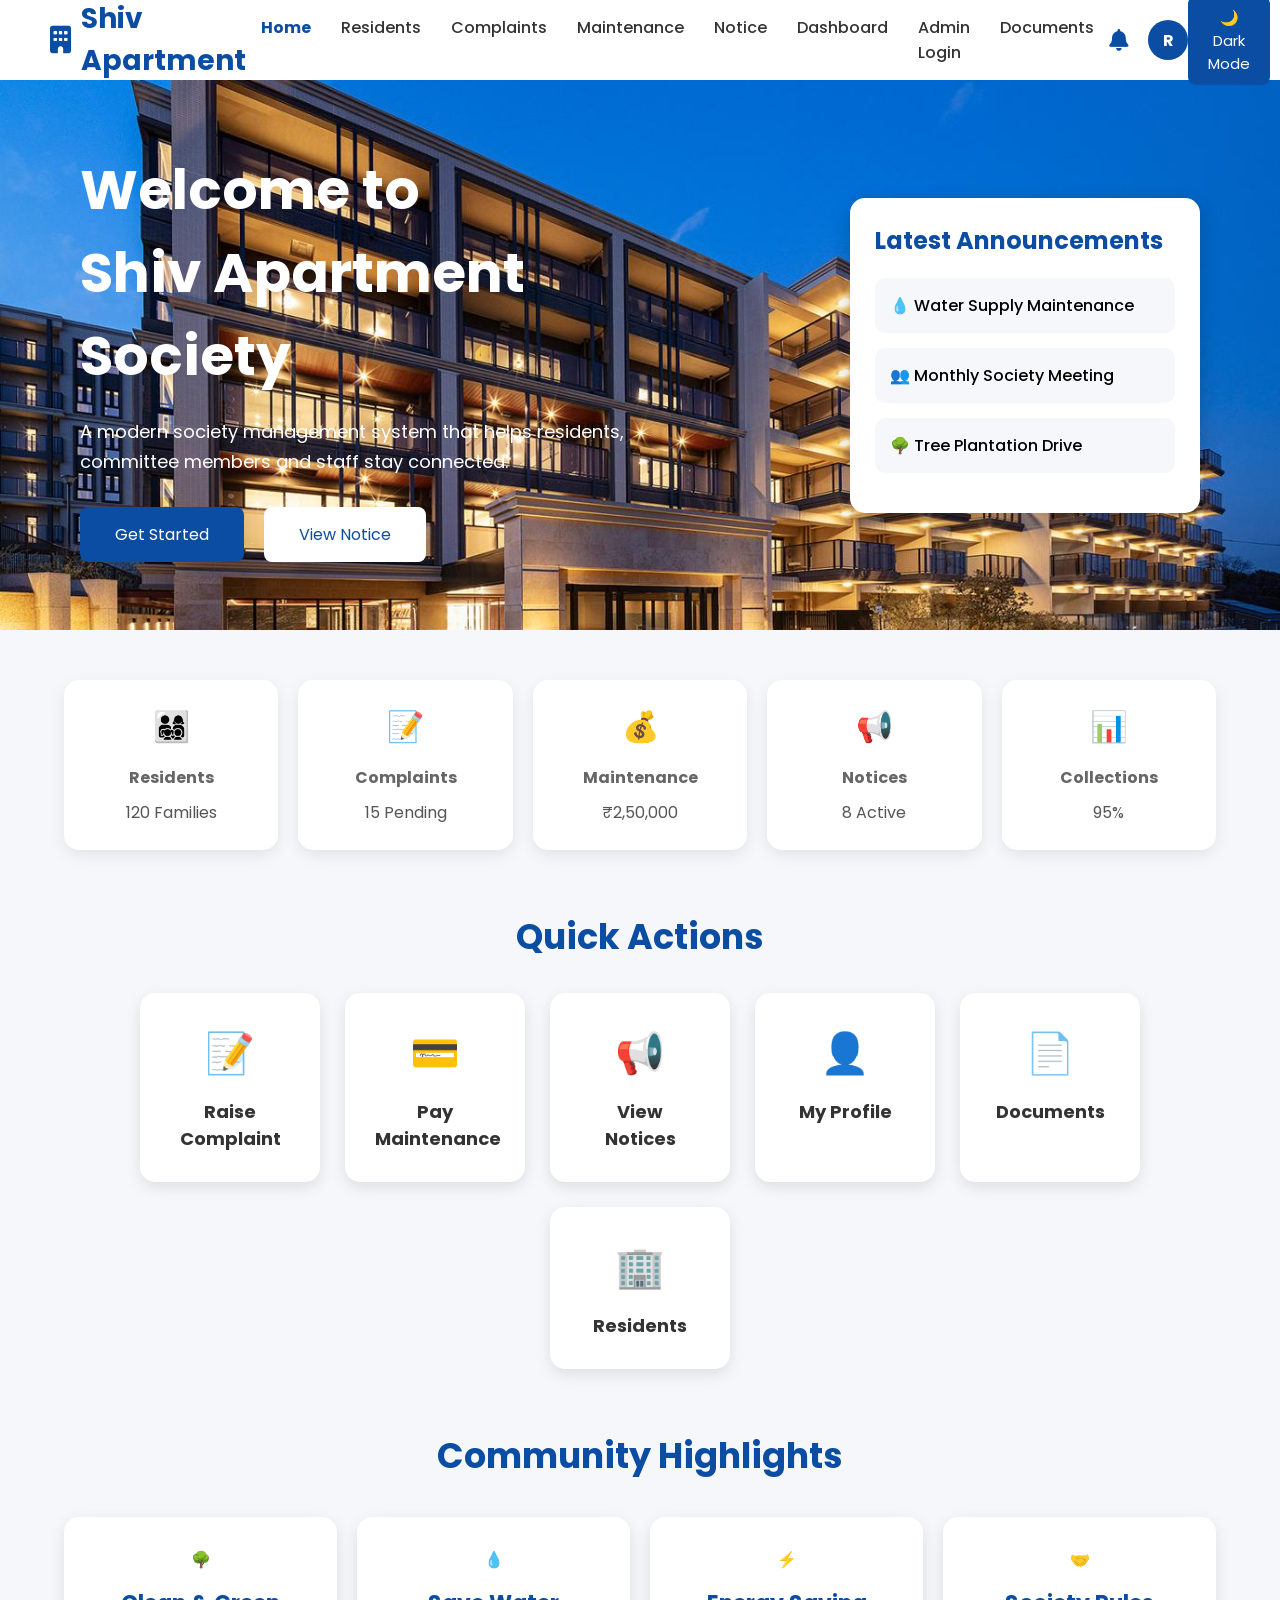
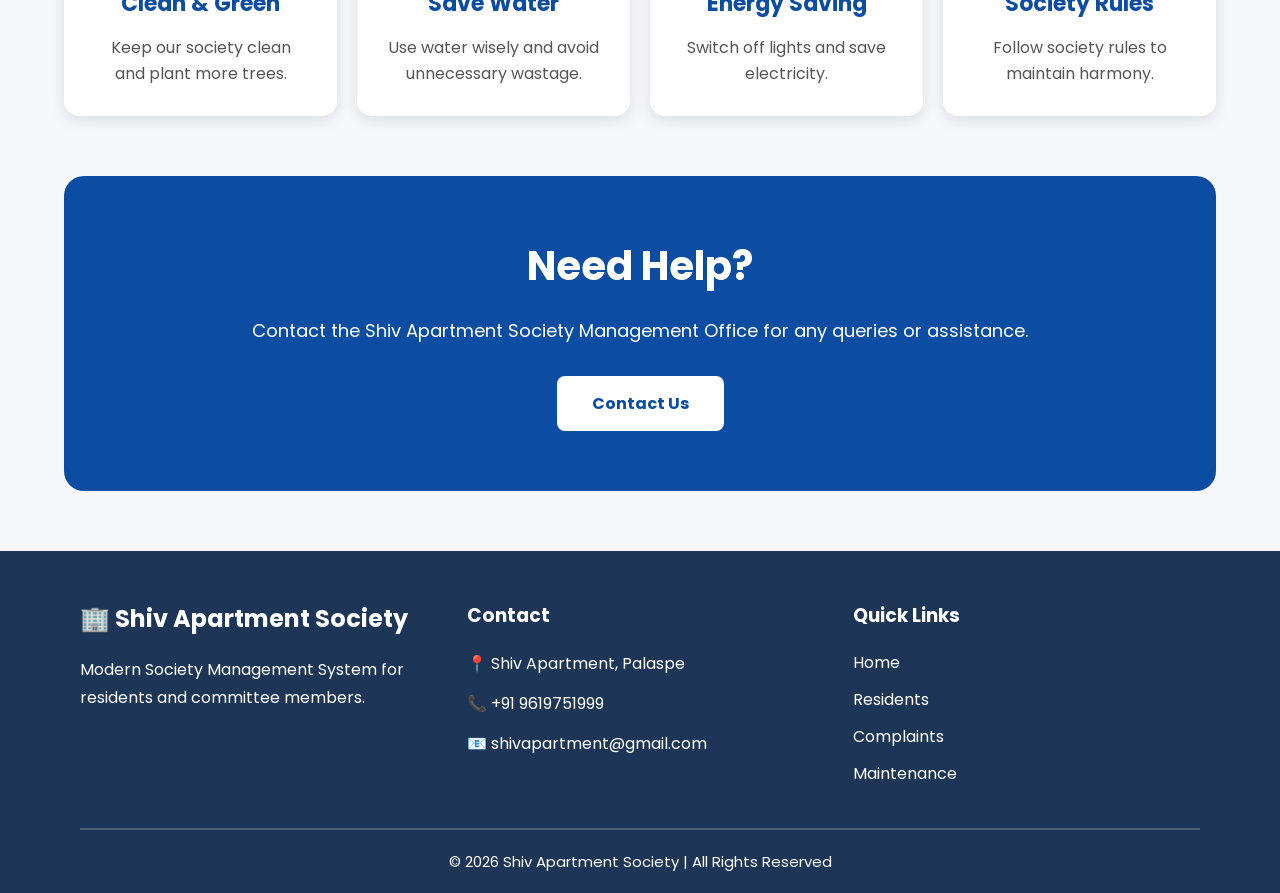
==== index.html @ dfc2085e "Initial Commit" ====
<!DOCTYPE html>
<html lang="en">

<head>

    <meta charset="UTF-8">
    <meta name="viewport" content="width=device-width, initial-scale=1.0">

    <title>Shiv Apartment Society</title>

<link rel="preconnect" href="https://fonts.googleapis.com">
<link rel="preconnect" href="https://fonts.gstatic.com" crossorigin>

<link href="https://fonts.googleapis.com/css2?family=Poppins:wght@300;400;500;600;700&display=swap" rel="stylesheet">

<link rel="stylesheet"
href="https://cdnjs.cloudflare.com/ajax/libs/font-awesome/6.7.2/css/all.min.css">

    <!-- CSS -->
    <link rel="stylesheet" href="css/style.css">
    <link rel="stylesheet" href="css/responsive.css">

    <!-- Google Font -->
    <link href="https://fonts.googleapis.com/css2?family=Poppins:wght@300;400;500;600;700&display=swap" rel="stylesheet">

    <!-- Font Awesome Icons -->
    <link rel="stylesheet"
        href="https://cdnjs.cloudflare.com/ajax/libs/font-awesome/6.7.2/css/all.min.css">

</head>

<body>

    <!-- Navbar Start -->

   <nav>

    <div class="logo">
        <i class="fa-solid fa-building"></i>
        <span>Shiv Apartment</span>
    </div>

    <ul>

        <li><a class="active" href="#">Home</a></li>

        <li><a href="#">Residents</a></li>

        <li><a href="#">Complaints</a></li>

        <li><a href="#">Maintenance</a></li>

        <li><a href="#">Notice</a></li>

        <li><a href="#">Dashboard</a></li>

        <li><a href="pages/admin-login.html">Admin Login</a></li>

        <li><a href="#">Documents</a></li>

    </ul>

    <div class="right">

        <i class="fa-solid fa-bell"></i>

        <div class="profile">
            R
        </div>

    </div>

<button id="darkModeBtn">🌙 Dark Mode</button>

</nav>

<!-- Hero Section Start -->

<section class="hero">

    <div class="hero-content">

        <h1>Welcome to <br> Shiv Apartment Society</h1>

        <p>
            A modern society management system that helps residents,
            committee members and staff stay connected.
        </p>

        <div class="buttons">

            <a href="#" class="btn1">Get Started</a>

            <a href="#" class="btn2">View Notice</a>

        </div>

    </div>

<div class="announcement">

    <h2>Latest Announcements</h2>

    <div class="item">
        💧 Water Supply Maintenance
    </div>

    <div class="item">
        👥 Monthly Society Meeting
    </div>

    <div class="item">
        🌳 Tree Plantation Drive
    </div>

</div>

</section>

<!-- Statistics Section Start -->

<section class="stats">

    <div class="card">

        <h2>👨‍👩‍👧‍👦</h2>

        <h3>Residents</h3>

        <p>120 Families</p>

    </div>

    <div class="card">

        <h2>📝</h2>

        <h3>Complaints</h3>

        <p>15 Pending</p>

    </div>

    <div class="card">

        <h2>💰</h2>

        <h3>Maintenance</h3>

        <p>₹2,50,000</p>

    </div>

    <div class="card">

        <h2>📢</h2>

        <h3>Notices</h3>

        <p>8 Active</p>

    </div>

    <div class="card">

        <h2>📊</h2>

        <h3>Collections</h3>

        <p>95%</p>

    </div>

</section>

<!-- Quick Actions Start -->

<section class="quick-actions">

    <h2>Quick Actions</h2>

    <div class="action-container">

        <div class="action-card">
            📝
            <h3>Raise Complaint</h3>
        </div>

        <div class="action-card">
            💳
            <h3>Pay Maintenance</h3>
        </div>

        <div class="action-card">
            📢
            <h3>View Notices</h3>
        </div>

        <div class="action-card">
            👤
            <h3>My Profile</h3>
        </div>

        <div class="action-card">
            📄
            <h3>Documents</h3>
        </div>

        <div class="action-card">
            🏢
            <h3>Residents</h3>
        </div>

    </div>

</section>

<!-- Community Highlights Start -->

<section class="community">

    <h2>Community Highlights</h2>

    <div class="community-container">

        <div class="community-card">
            🌳
            <h3>Clean & Green</h3>
            <p>Keep our society clean and plant more trees.</p>
        </div>

        <div class="community-card">
            💧
            <h3>Save Water</h3>
            <p>Use water wisely and avoid unnecessary wastage.</p>
        </div>

        <div class="community-card">
            ⚡
            <h3>Energy Saving</h3>
            <p>Switch off lights and save electricity.</p>
        </div>

        <div class="community-card">
            🤝
            <h3>Society Rules</h3>
            <p>Follow society rules to maintain harmony.</p>
        </div>

    </div>

</section>

<!-- Need Help Section Start -->

<section class="help">

    <h2>Need Help?</h2>

    <p>
        Contact the Shiv Apartment Society Management Office
        for any queries or assistance.
    </p>

    <a href="#" class="help-btn">Contact Us</a>

</section>

<!-- Footer Start -->

<footer>

    <div class="footer-container">

        <div class="footer-box">

            <h2>🏢 Shiv Apartment Society</h2>

            <p>
                Modern Society Management System
                for residents and committee members.
            </p>

        </div>

        <div class="footer-box">

            <h3>Contact</h3>

            <p>📍 Shiv Apartment, Palaspe</p>

            <p>📞 +91 9619751999</p>

            <p>📧 shivapartment@gmail.com</p>

        </div>

        <div class="footer-box">

            <h3>Quick Links</h3>

            <ul>

                <li><a href="#">Home</a></li>

                <li><a href="#">Residents</a></li>

                <li><a href="#">Complaints</a></li>

                <li><a href="#">Maintenance</a></li>

            </ul>

        </div>

    </div>

    <hr>

    <p class="copyright">
        © 2026 Shiv Apartment Society | All Rights Reserved
    </p>

</footer>

<script src="js/script.js"></script>

</body>

</html>
---- css/style.css ----
*{
    margin:0;
    padding:0;
    box-sizing:border-box;
    font-family:'Poppins',sans-serif;
}

body{
    background:#f5f7fa;
}

nav{
    background:#fff;
    height:80px;
    display:flex;
    justify-content:space-between;
    align-items:center;
    padding:0 50px;
    box-shadow:0 2px 10px rgba(0,0,0,.08);
}

.logo{
    display:flex;
    align-items:center;
    font-size:28px;
    font-weight:700;
    color:#0B4DA2;
}

.logo i{
    margin-right:10px;
}

nav ul{
    display:flex;
    list-style:none;
}

nav ul li{
    margin:0 15px;
}

nav ul li a{
    text-decoration:none;
    color:#333;
    font-weight:500;
    transition:.3s;
}

nav ul li a:hover{
    color:#0B4DA2;
}

.active{
    color:#0B4DA2;
    font-weight:700;
}

.right{
    display:flex;
    align-items:center;
    gap:20px;
}

.right i{
    font-size:22px;
    color:#0B4DA2;
    cursor:pointer;
}

.profile{
    width:40px;
    height:40px;
    border-radius:50%;
    background:#0B4DA2;
    color:#fff;
    display:flex;
    justify-content:center;
    align-items:center;
    font-weight:bold;
}

/* Hero Section */

.hero{

    height:550px;

    background:url("../images/hero.jpg");

    background-size:cover;

    background-position:center;

    display:flex;

    align-items:center;

    padding-left:80px;

    justify-content:space-between;
    padding-right:80px;

}

.hero-content{

    width:600px;

    color:white;

}

.hero-content h1{

    font-size:55px;

    margin-bottom:20px;

}

.hero-content p{

    font-size:18px;

    line-height:30px;

    margin-bottom:30px;

}

.buttons{

    display:flex;

    gap:20px;

}

.btn1{

    background:#0B4DA2;

    color:white;

    text-decoration:none;

    padding:15px 35px;

    border-radius:8px;

}

.btn2{

    background:white;

    color:#0B4DA2;

    text-decoration:none;

    padding:15px 35px;

    border-radius:8px;

}

.announcement{

    width:350px;

    background:white;

    padding:25px;

    border-radius:15px;

    box-shadow:0 5px 20px rgba(0,0,0,.2);

}

.announcement h2{

    color:#0B4DA2;

    margin-bottom:20px;

}

.item{

    background:#f5f7fa;

    padding:15px;

    border-radius:10px;

    margin-bottom:15px;

    font-weight:500;

    cursor:pointer;

    transition:.3s;

}

.item:hover{

    background:#dbeafe;

}

/* Statistics Section */

.stats{

    width:90%;

    margin:50px auto;

    display:flex;

    justify-content:space-between;

    gap:20px;

}

.card{

    flex:1;

    background:white;

    text-align:center;

    padding:30px;

    border-radius:15px;

    box-shadow:0 5px 15px rgba(0,0,0,.1);

    transition:0.3s;

}

.card:hover{

    transform:translateY(-8px);

}

.card h2{

    font-size:40px;

    margin-bottom:15px;

}

.card h3{

    color:#0B4DA2;

    margin-bottom:10px;

}

.card p{

    color:#555;

}

/* Quick Actions */

.quick-actions{

    width:90%;

    margin:60px auto;

}

.quick-actions h2{

    text-align:center;

    color:#0B4DA2;

    margin-bottom:30px;

    font-size:35px;

}

.action-container{

    display:flex;

    justify-content:center;

    flex-wrap:wrap;

    gap:25px;

}

.action-card{

    width:180px;

    background:white;

    padding:30px;

    text-align:center;

    border-radius:15px;

    box-shadow:0 5px 15px rgba(0,0,0,.1);

    transition:.3s;

    cursor:pointer;

    font-size:40px;

}

.action-card h3{

    margin-top:15px;

    font-size:18px;

    color:#333;

}

.action-card:hover{

    background:#0B4DA2;

    color:white;

    transform:translateY(-8px);

}

.action-card:hover h3{

    color:white;

}

/* Community Highlights */

.community{

    width:90%;

    margin:60px auto;

}

.community h2{

    text-align:center;

    font-size:35px;

    color:#0B4DA2;

    margin-bottom:35px;

}

.community-container{

    display:flex;

    justify-content:space-between;

    gap:20px;

}

.community-card{
    flex:1;
    background:white;
    padding:30px;
    border-radius:15px;
    text-align:center;
    box-shadow:0 5px 15px rgba(0,0,0,.1);
    transition:.3s;
}

.community-card h3{

    margin:15px 0;

    color:#0B4DA2;

    font-size:22px;

}

.community-card p{
    font-size:16px;
    line-height:1.6;
    color:#555;
}

.community-card:hover{

    transform:translateY(-8px);

    background:#0B4DA2;

    color:white;

}

.community-card:hover h3{

    color:white;

}

.community-card:hover p{

    color:white;

}

/* Need Help Section */

.help{

    width:90%;

    margin:60px auto;

    background:#0B4DA2;

    color:white;

    text-align:center;

    padding:60px 30px;

    border-radius:20px;

}

.help h2{

    font-size:40px;

    margin-bottom:20px;

}

.help p{

    font-size:18px;

    line-height:30px;

    margin-bottom:30px;

}

.help-btn{

    display:inline-block;

    background:white;

    color:#0B4DA2;

    text-decoration:none;

    padding:15px 35px;

    border-radius:8px;

    font-weight:bold;

    transition:.3s;

}

.help-btn:hover{

    background:#dbeafe;

    transform:scale(1.05);

}

/* Footer */

footer{

    background:#1d3557;

    color:white;

    margin-top:60px;

    padding:50px 80px 20px;

}

.footer-container{

    display:flex;

    justify-content:space-between;

    gap:40px;

}

.footer-box{

    flex:1;

}

.footer-box h2,
.footer-box h3{

    margin-bottom:20px;

}

.footer-box p{

    margin-bottom:12px;

    line-height:28px;

}

.footer-box ul{

    list-style:none;

}

.footer-box ul li{

    margin-bottom:12px;

}

.footer-box ul li a{

    color:white;

    text-decoration:none;

}

.footer-box ul li a:hover{

    color:#87CEEB;

}

footer hr{

    margin:30px 0 20px;

    border:1px solid rgba(255,255,255,.2);

}

.copyright{

    text-align:center;

    font-size:15px;

}

/* Professional Login */

.login{

    height:100vh;

    display:flex;

    justify-content:center;

    align-items:center;

    background:linear-gradient(135deg,#0B4DA2,#3b82f6);

}

.login-box{

    width:420px;

    background:white;

    padding:40px;

    border-radius:20px;

    text-align:center;

    box-shadow:0 10px 30px rgba(0,0,0,.2);

}

.login-logo{

    width:80px;

    height:80px;

    background:#0B4DA2;

    color:white;

    border-radius:50%;

    margin:auto;

    display:flex;

    justify-content:center;

    align-items:center;

    font-size:35px;

    margin-bottom:20px;

}

.login-box h1{

    color:#0B4DA2;

}

.login-box p{

    color:#666;

    margin-bottom:30px;

}

.input-box{

    display:flex;

    align-items:center;

    border:1px solid #ccc;

    border-radius:10px;

    margin-bottom:20px;

    padding:0 15px;

}

.input-box i{

    color:#0B4DA2;

}

.input-box input{

    width:100%;

    border:none;

    outline:none;

    padding:15px;

    font-size:16px;

}

.login-box button{

    width:100%;

    padding:15px;

    border:none;

    background:#0B4DA2;

    color:white;

    font-size:18px;

    border-radius:10px;

    cursor:pointer;

    transition:.3s;

}

.login-box button:hover{

    background:#083d82;

}


/* Back Button */

.back-btn{

    position:absolute;

    top:20px;

    left:20px;

    text-decoration:none;

    background:#0B4DA2;

    color:white;

    padding:10px 20px;

    border-radius:8px;

    font-weight:600;

}

.back-btn:hover{

    background:#083d82;

}

/* Login Options */

.login-options{

    display:flex;

    justify-content:space-between;

    align-items:center;

    margin-bottom:20px;

    font-size:14px;

}

.login-options a{

    text-decoration:none;

    color:#0B4DA2;

    font-weight:500;

}

.login-options a:hover{

    text-decoration:underline;

}

.show-password{

    text-align:left;

    margin-bottom:25px;

    font-size:14px;

}

.login-box button{

    transition:.3s;

}

.login-box button:hover{

    transform:translateY(-3px);

    box-shadow:0 8px 15px rgba(0,0,0,.2);

}

/* Dashboard */

.dashboard{

    display:flex;

    min-height:100vh;

}

.sidebar{

    width:250px;

    background:#0B4DA2;

    color:white;

    padding:30px;

}

.sidebar h2{

    margin-bottom:40px;

}

.sidebar ul{

    list-style:none;

}

.sidebar ul li{

    margin-bottom:20px;

}

.sidebar ul li a{

    color:white;

    text-decoration:none;

    font-size:18px;

}

.sidebar ul li a:hover{

    color:#FFD700;

}

.main-content{

    flex:1;

    padding:40px;

    background:#f5f7fa;

}

.main-content h1{

    color:#0B4DA2;

    margin-bottom:10px;

}

/* Dashboard Cards */

.dashboard-cards{

    display:flex;

    flex-wrap:wrap;

    gap:25px;

    margin-top:40px;

}

.dashboard-card{

    width:250px;

    background:white;

    padding:25px;

    border-radius:15px;

    box-shadow:0 5px 15px rgba(0,0,0,.1);

    transition:.3s;

}

.dashboard-card:hover{

    transform:translateY(-8px);

}

.dashboard-card h3{

    color:#0B4DA2;

    margin-bottom:20px;

}

.dashboard-card h1{

    font-size:40px;

    margin-bottom:10px;

}

.dashboard-card p{

    color:#666;

}

/* Recent Complaints */

.complaints-section{

    margin-top:50px;

    background:white;

    padding:25px;

    border-radius:15px;

    box-shadow:0 5px 15px rgba(0,0,0,.1);

}

.complaints-section h2{

    color:#0B4DA2;

    margin-bottom:20px;

}

table{

    width:100%;

    border-collapse:collapse;

}

table th{

    background:#0B4DA2;

    color:white;

    padding:15px;

}

table td{

    padding:15px;

    border-bottom:1px solid #ddd;

}

table tr:hover{

    background:#f5f7fa;

}

.pending{

    color:red;

    font-weight:bold;

}

.progress{

    color:orange;

    font-weight:bold;

}

.solved{

    color:green;

    font-weight:bold;

}

/* Residents Page */

.resident-top{

    display:flex;

    justify-content:space-between;

    margin:30px 0;

}

.resident-top input{

    width:300px;

    padding:12px;

    border:1px solid #ccc;

    border-radius:8px;

}

.resident-top button{

    background:#0B4DA2;

    color:white;

    border:none;

    padding:12px 25px;

    border-radius:8px;

    cursor:pointer;

}

.resident-top button:hover{

    background:#083d82;

}

.resident-table{

    width:100%;

    border-collapse:collapse;

    background:white;

    box-shadow:0 5px 15px rgba(0,0,0,.1);

}

.resident-table th{

    background:#0B4DA2;

    color:white;

    padding:15px;

}

.resident-table td{

    padding:15px;

    border-bottom:1px solid #ddd;

}

.resident-table tr:hover{

    background:#f5f7fa;

}

/* Edit Button */

.edit-btn{

    background:#28a745;

    color:white;

    border:none;

    padding:8px 15px;

    border-radius:6px;

    cursor:pointer;

    margin-right:8px;

}

.edit-btn:hover{

    background:#218838;

}

/* Delete Button */

.delete-btn{

    background:#dc3545;

    color:white;

    border:none;

    padding:8px 15px;

    border-radius:6px;

    cursor:pointer;

}

.delete-btn:hover{

    background:#c82333;

}

/* Resident Form */

.resident-form{

    margin-top:50px;

    background:white;

    padding:30px;

    border-radius:15px;

    box-shadow:0 5px 15px rgba(0,0,0,.1);

}

.resident-form h2{

    color:#0B4DA2;

    margin-bottom:25px;

}

.form-group{

    margin-bottom:20px;

}

.form-group label{

    display:block;

    margin-bottom:8px;

    font-weight:600;

}

.form-group input{

    width:100%;

    padding:12px;

    border:1px solid #ccc;

    border-radius:8px;

    font-size:16px;

}

.form-group input:focus{

    outline:none;

    border:2px solid #0B4DA2;

}

.form-buttons{

    margin-top:25px;

}

.save-btn{

    background:#0B4DA2;

    color:white;

    border:none;

    padding:12px 30px;

    border-radius:8px;

    cursor:pointer;

    margin-right:15px;

}

.save-btn:hover{

    background:#083d82;

}

.cancel-btn{

    background:#dc3545;

    color:white;

    border:none;

    padding:12px 30px;

    border-radius:8px;

    cursor:pointer;

}

.cancel-btn:hover{

    background:#b02a37;

}

/* Complaint Page */

.complaint-top{

display:flex;

justify-content:space-between;

margin:30px 0;

}

.complaint-top input{

width:300px;

padding:12px;

border:1px solid #ccc;

border-radius:8px;

}

.complaint-top button{

background:#0B4DA2;

color:white;

border:none;

padding:12px 25px;

border-radius:8px;

cursor:pointer;

}

.complaint-top button:hover{

background:#083d82;

}

.complaint-table{

width:100%;

border-collapse:collapse;

background:white;

box-shadow:0 5px 15px rgba(0,0,0,.1);

}

.complaint-table th{

background:#0B4DA2;

color:white;

padding:15px;

}

.complaint-table td{

padding:15px;

border-bottom:1px solid #ddd;

}

.complaint-table tr:hover{

background:#f5f7fa;

}

/* Maintenance Page */

.maintenance-top{

display:flex;

justify-content:space-between;

margin:30px 0;

}

.maintenance-top input{

width:300px;

padding:12px;

border:1px solid #ccc;

border-radius:8px;

}

.maintenance-top button{

background:#0B4DA2;

color:white;

border:none;

padding:12px 25px;

border-radius:8px;

cursor:pointer;

}

.maintenance-top button:hover{

background:#083d82;

}

.maintenance-table{

width:100%;

border-collapse:collapse;

background:white;

box-shadow:0 5px 15px rgba(0,0,0,.1);

}

.maintenance-table th{

background:#0B4DA2;

color:white;

padding:15px;

}

.maintenance-table td{

padding:15px;

border-bottom:1px solid #ddd;

}

.maintenance-table tr:hover{

background:#f5f7fa;

}

/* Notice Page */

.notice-top{

display:flex;

justify-content:space-between;

margin:30px 0;

}

.notice-top input{

width:300px;

padding:12px;

border:1px solid #ccc;

border-radius:8px;

}

.notice-top button{

background:#0B4DA2;

color:white;

border:none;

padding:12px 25px;

border-radius:8px;

cursor:pointer;

}

.notice-top button:hover{

background:#083d82;

}

.notice-table{

width:100%;

border-collapse:collapse;

background:white;

box-shadow:0 5px 15px rgba(0,0,0,.1);

}

.notice-table th{

background:#0B4DA2;

color:white;

padding:15px;

}

.notice-table td{

padding:15px;

border-bottom:1px solid #ddd;

}

.notice-table tr:hover{

background:#f5f7fa;

}

/* Top Header */

.top-header{

display:flex;

justify-content:space-between;

align-items:center;

margin-bottom:30px;

}

.admin-profile{


display:flex;

align-items:center;

gap:10px;

font-size:18px;

font-weight:600;

}

.admin-profile i{

font-size:35px;

color:#0B4DA2;

}

/* Sidebar Active */

.sidebar ul li a{

display:block;

padding:12px 15px;

border-radius:8px;

transition:.3s;

}

.sidebar ul li a i{

margin-right:10px;

}

.sidebar ul li a:hover{

background:rgba(255,255,255,.2);

}

.sidebar ul li a.active{

background:white;

color:#0B4DA2;

font-weight:bold;

}

/* Header */

.search-box{

display:flex;

align-items:center;

background:white;

padding:12px 18px;

border-radius:10px;

box-shadow:0 3px 10px rgba(0,0,0,.1);

width:320px;

}

.search-box input{

border:none;

outline:none;

margin-left:10px;

width:100%;

font-size:15px;

}

.header-right{

display:flex;

align-items:center;

gap:20px;

}

.notification{

    width:45px;

    height:45px;

    background:white;

    display:flex;

    justify-content:center;

    align-items:center;

    border-radius:50%;

    box-shadow:0 3px 10px rgba(0,0,0,.1);

    cursor:pointer;

    position:relative;

}

.notification i{

font-size:20px;

color:#0B4DA2;

}

.notification-count{

    position:absolute;

    top:-5px;

    right:-5px;

    width:20px;

    height:20px;

    background:red;

    color:white;

    border-radius:50%;

    display:flex;

    justify-content:center;

    align-items:center;

    font-size:12px;

    font-weight:bold;

}

/* Notification Dropdown */

.notification-dropdown{

    display:none;

    position:absolute;

    top:55px;

    right:0;

    width:260px;

    background:white;

    border-radius:10px;

    box-shadow:0 5px 15px rgba(0,0,0,.2);

    padding:15px;

    z-index:1000;

}

.notification-dropdown h4{

    color:#0B4DA2;

    margin-bottom:10px;

}

.notification-dropdown p{

    padding:10px 0;

    border-bottom:1px solid #eee;

    font-size:14px;

}

.notification-dropdown p:last-child{

    border-bottom:none;

}

.dark-mode .notification-dropdown{

    background:#2b2b2b;

    color:white;

}

.dark-mode .notification-dropdown h4{

    color:#66b3ff;

}

.dark-mode .notification-dropdown p{

    border-bottom:1px solid #555;

}

.today-date{

font-weight:600;

color:#555;

}

/* Welcome Card */

.welcome-card{

margin:30px 0;

padding:30px;

background:linear-gradient(135deg,#0B4DA2,#3B82F6);

color:white;

border-radius:15px;

}

.welcome-card h2{

margin-bottom:15px;

}

.welcome-card p{

line-height:28px;

}

/* =======================================
        Responsive Design
======================================= */

@media (max-width:768px){

nav{

flex-direction:column;

padding:20px;

}

nav ul{

flex-direction:column;

width:100%;

margin-top:20px;

}

nav ul li{

margin:10px 0;

text-align:center;

}

.hero{

flex-direction:column;

text-align:center;

padding:40px 20px;

}

.hero-content{

width:100%;

}

.hero-image{

width:100%;

margin-top:30px;

}

.hero-image img{

width:100%;

}

.dashboard-cards{

    flex-direction:column;

}

.dashboard-card{

    width:100%;

}

.dashboard{

    flex-direction:column;

}

.sidebar{

    width:100%;

    padding:20px;

}

.main-content{

    padding:20px;

}

table{

    display:block;

    overflow-x:auto;

    white-space:nowrap;

}

.search-box{

    width:100%;

    margin-bottom:20px;

}

.header-right{

    flex-wrap:wrap;

    justify-content:center;

}

.top-header{

    flex-direction:column;

    gap:20px;

}

.resident-top,

.complaint-top,

.maintenance-top,

.notice-top{

    flex-direction:column;

    gap:20px;

}

.resident-top input,

.complaint-top input,

.maintenance-top input,

.notice-top input{

    width:100%;

}

.footer-container{

    flex-direction:column;

    text-align:center;

}

}

/* Dark Mode Button */

#darkModeBtn{

    background:#0B4DA2;

    color:white;

    border:none;

    padding:10px 20px;

    border-radius:8px;

    cursor:pointer;

    font-size:15px;

    transition:.3s;

}

#darkModeBtn:hover{

    background:#083d82;

}

/* Dark Mode */

.dark-mode{

    background:#1a1a1a;

    color:white;

}

.dark-mode nav{

    background:#111;

}

.dark-mode footer{

    background:#111;

}

.dark-mode .dashboard-card,
.dark-mode .resident-form,
.dark-mode .complaint-table,
.dark-mode .maintenance-table,
.dark-mode .notice-table{

    background:#2b2b2b;
    color:white;
    border:1px solid #444;

}

.dark-mode .announcement-box{

    background:#2b2b2b;
    color:white;

}

/* =========================
   Profile Dropdown
========================= */

.admin-profile{

    position:relative;

    cursor:pointer;

}

.profile-dropdown{

    display:none;

    position:absolute;

    top:55px;

    right:0;

    width:180px;

    background:white;

    border-radius:10px;

    box-shadow:0 5px 15px rgba(0,0,0,.2);

    overflow:hidden;

    z-index:1000;

}

.profile-dropdown a{

    display:block;

    padding:12px 15px;

    text-decoration:none;

    color:#333;

    transition:0.3s;

}

.profile-dropdown a:hover{

    background:#f1f1f1;

}

.dark-mode .profile-dropdown{

    background:#2b2b2b;

}

.dark-mode .profile-dropdown a{

    color:white;

}

.dark-mode .profile-dropdown a:hover{

    background:#444;

}

/* =========================
   Status Button
========================= */

.status-btn{

    padding:6px 12px;

    border:none;

    border-radius:6px;

    cursor:pointer;

    font-size:14px;

    font-weight:500;

    background:#28a745;

    color:#fff;

    transition:0.3s;

}

.status-btn:hover{

    opacity:0.9;

}

/* =========================
Resident Modal
========================= */

.modal{

    display:none;

    position:fixed;

    top:0;

    left:0;

    width:100%;

    height:100%;

    background:rgba(0,0,0,0.5);

    z-index:999;

}

.modal-content{

    background:#fff;

    width:400px;

    max-width:90%;

    margin:80px auto;

    padding:20px;

    border-radius:10px;

    position:relative;

}

.close{

    position:absolute;

    right:15px;

    top:10px;

    font-size:28px;

    cursor:pointer;

}

/* =========================
   Export Button
========================= */

.export-btn{

    background:#007bff;
    color:#fff;
    border:none;
    padding:10px 18px;
    border-radius:6px;
    cursor:pointer;
    font-size:15px;
    font-weight:500;
    margin-bottom:15px;
    transition:0.3s;

}

.export-btn:hover{

    background:#0056b3;

}

/* =========================
   Import Button
========================= */

.import-btn{

    background:#28a745;
    color:#fff;
    border:none;
    padding:10px 18px;
    border-radius:6px;
    cursor:pointer;
    font-size:15px;
    font-weight:500;
    margin-left:10px;
    transition:0.3s;

}

.import-btn:hover{

    background:#218838;

}

#importResidents{

    margin-right:10px;

}

/* =========================
   Recent Activities
========================= */

.activity-card{

    background:#fff;

    margin:20px;

    padding:20px;

    border-radius:10px;

    box-shadow:0 2px 10px rgba(0,0,0,0.1);

}

.activity-card h2{

    margin-bottom:15px;

    color:#333;

}

#activityList{

    list-style:none;

    padding:0;

}

#activityList li{

    padding:10px 0;

    border-bottom:1px solid #eee;

    font-size:15px;

}

#activityList li:last-child{

    border-bottom:none;

}

/* =========================
   Dashboard Layout
========================= */

.main-content{

    flex:1;
    padding:25px;
    background:#f5f7fb;
    min-height:100vh;

}

.welcome-text{

    font-size:18px;
    font-weight:600;
    margin:20px 0 10px;

}

.welcome-card{

    background:linear-gradient(135deg,#4e73df,#224abe);
    color:#fff;
    padding:25px;
    border-radius:12px;
    margin-bottom:25px;
    box-shadow:0 5px 15px rgba(0,0,0,.15);

}

.welcome-card h2{

    margin-bottom:10px;

}

.dashboard-cards{

    display:grid;
    grid-template-columns:repeat(auto-fit,minmax(220px,1fr));
    gap:20px;
    margin-bottom:25px;

}

.card{

    background:#fff;
    padding:20px;
    border-radius:12px;
    box-shadow:0 3px 12px rgba(0,0,0,.08);
    transition:.3s;

}

.card:hover{

    transform:translateY(-5px);

}

.card h3{

    color:#666;
    margin-bottom:10px;
    font-size:16px;

}

.card h2{

    font-size:32px;
    color:#4e73df;

}

/* =========================
   Recent Activities
========================= */

.activity-card{

    background:#fff;
    padding:20px;
    border-radius:12px;
    margin-bottom:25px;
    box-shadow:0 3px 12px rgba(0,0,0,.08);

}

.activity-card h2{

    margin-bottom:15px;

}

#activityList{

    list-style:none;
    padding:0;
    margin:0;

}

#activityList li{

    padding:12px 0;
    border-bottom:1px solid #eee;

}

#activityList li:last-child{

    border-bottom:none;

}

/* =========================
   Complaints Table
========================= */

.complaints-section{

    background:#fff;
    padding:20px;
    border-radius:12px;
    box-shadow:0 3px 12px rgba(0,0,0,.08);

}

.complaints-section h2{

    margin-bottom:15px;

}

.complaints-section table{

    width:100%;
    border-collapse:collapse;

}

.complaints-section th,
.complaints-section td{

    padding:14px;
    border-bottom:1px solid #eee;
    text-align:left;

}

.complaints-section th{

    background:#4e73df;
    color:white;

}

/* Complaint Status */

.pending{

    color:#ff9800;
    font-weight:bold;

}

.progress{

    color:#2196f3;
    font-weight:bold;

}

.solved{

    color:#28a745;
    font-weight:bold;

}

/* =========================
   Chart Card
========================= */

.chart-card{

    background:#fff;
    padding:20px;
    margin-bottom:25px;
    border-radius:12px;
    box-shadow:0 3px 12px rgba(0,0,0,.08);

}

.chart-card h2{

    margin-bottom:20px;

}

#residentChart{

    width:100%;
    max-height:350px;

}

/* =========================
   Charts Layout
========================= */

.charts-container{

    display:grid;
    grid-template-columns:repeat(auto-fit,minmax(350px,1fr));
    gap:20px;
    margin-bottom:25px;

}

.chart-card{

    background:#fff;
    padding:20px;
    border-radius:12px;
    box-shadow:0 3px 12px rgba(0,0,0,.08);

}

.chart-card h2{

    margin-bottom:15px;
    text-align:center;

}

.chart-card canvas{

    max-height:320px;

}

/* =========================
   Maintenance Page
========================= */

.maintenance-container{

    display:grid;
    grid-template-columns:300px 1fr;
    gap:20px;
    margin-top:20px;

}

.maintenance-form{
    background: #fff;
    padding: 25px;
    border-radius: 15px;
    box-shadow: 0 10px 25px rgba(0,0,0,0.08);
    margin-bottom: 30px;
}
.maintenance-table{

    background:#fff;
    padding:20px;
    border-radius:12px;
    box-shadow:0 3px 10px rgba(0,0,0,.1);

}

.maintenance-form h2{
    margin-bottom: 20px;
    color: #224abe;
}
.maintenance-table h2{

    margin-bottom:15px;

}

.maintenance-form .form-group{
    display: flex;
    gap: 12px;
    flex-wrap: wrap;
    align-items: center;
}

.maintenance-form input,
.maintenance-form select{
    flex: 1;
    min-width: 180px;
    padding: 12px 15px;
    border: 1px solid #ddd;
    border-radius: 8px;
    font-size: 15px;
    outline: none;
    transition: 0.3s;
}

.maintenance-form input:focus,
.maintenance-form select:focus{
    border-color: #4e73df;
    box-shadow: 0 0 8px rgba(78,115,223,0.2);
}



#saveMaintenance{
    margin-top: 18px;
    width: 220px;         
    padding: 12px 20px;
    background: #4e73df;
    color: white;
    border: none;
    border-radius: 8px;
    font-size: 15px;
    font-weight: 600;
    cursor: pointer;
    transition: 0.3s;
}

#saveMaintenance:hover{
    background: #224abe;
    transform: translateY(-2px);
}

#maintenanceTable{

    width:100%;
    border-collapse:collapse;
    margin-top:15px;

}

#maintenanceTable th,
#maintenanceTable td{

    border:1px solid #ddd;
    padding:10px;
    text-align:center;

}

#maintenanceTable th{

    background:#4e73df;
    color:white;

}

#searchMaintenance{

    width:100%;
    padding:10px;
    margin-top:10px;
    border:1px solid #ccc;
    border-radius:6px;

}

/* ===========================
   Maintenance Summary Cards
=========================== */

.maintenance-summary {
    display: grid;
    grid-template-columns: repeat(auto-fit, minmax(220px, 1fr));
    gap: 20px;
    margin: 30px 0;
}

.summary-card {
    background: #ffffff;
    border-radius: 16px;
    padding: 25px;
    text-align: center;
    box-shadow: 0 8px 20px rgba(0,0,0,0.08);
    transition: 0.3s;
    position: relative;
    overflow: hidden;
}

.summary-card:hover {
    transform: translateY(-6px);
    box-shadow: 0 12px 28px rgba(0,0,0,0.15);
}

.summary-card h3 {
    font-size: 17px;
    color: #666;
    margin-bottom: 15px;
    font-weight: 600;
}

.summary-card h2 {
    font-size: 34px;
    font-weight: bold;
    margin: 0;
}

/* Total Collection */

.summary-card.income {
    border-left: 6px solid #27ae60;
}

.summary-card.income h2 {
    color: #27ae60;
}

/* Pending */

.summary-card.pending {
    border-left: 6px solid #e67e22;
}

.summary-card.pending h2 {
    color: #e67e22;
}

/* Paid Residents */

.summary-card.paid {
    border-left: 6px solid #2980b9;
}

.summary-card.paid h2 {
    color: #2980b9;
}

/* Unpaid Residents */

.summary-card.unpaid {
    border-left: 6px solid #e74c3c;
}

.summary-card.unpaid h2 {
    color: #e74c3c;
}

/* Top Color Strip */

.summary-card::before {
    content: "";
    position: absolute;
    left: 0;
    top: 0;
    width: 100%;
    height: 5px;
}

.summary-card.income::before {
    background: #27ae60;
}

.summary-card.pending::before {
    background: #e67e22;
}

.summary-card.paid::before {
    background: #2980b9;
}

.summary-card.unpaid::before {
    background: #e74c3c;
}

/* Dark Mode */

body.dark-mode .summary-card {
    background: #1f2937;
    color: white;
}

body.dark-mode .summary-card h3 {
    color: #cccccc;
}

body.dark-mode .summary-card {
    box-shadow: 0 8px 20px rgba(255,255,255,0.05);
}

/* =========================
   Maintenance Card Effects
========================= */

.summary-card{

    position: relative;
    overflow: hidden;
    transition: all 0.3s ease;

}

.summary-card::before{

    content: "";

    position: absolute;

    top: 0;
    left: 0;

    width: 100%;
    height: 5px;

}

/* Total */

.summary-card.income::before{

    background: linear-gradient(90deg,#28a745,#5dd879);

}

/* Pending */

.summary-card.pending::before{

    background: linear-gradient(90deg,#ff9800,#ffc107);

}

/* Paid */

.summary-card.paid::before{

    background: linear-gradient(90deg,#007bff,#00bfff);

}

/* Unpaid */

.summary-card.unpaid::before{

    background: linear-gradient(90deg,#dc3545,#ff6b81);

}

/* Hover */

.summary-card:hover{

    transform: translateY(-10px);
    box-shadow: 0 15px 35px rgba(0,0,0,.15);

}

/* =========================
   Recent Maintenance
========================= */

.recent-maintenance{

    margin-top:30px;

    background:#fff;

    padding:25px;

    border-radius:15px;

    box-shadow:0 5px 15px rgba(0,0,0,0.08);

}

.recent-maintenance h2{

    margin-bottom:20px;

    color:#333;

}

#recentMaintenanceTable{

    width:100%;

    border-collapse:collapse;

}

#recentMaintenanceTable th{

    background:#4e73df;

    color:#fff;

    padding:14px;

    text-align:left;

}

#recentMaintenanceTable td{

    padding:14px;

    border-bottom:1px solid #ddd;

}

#recentMaintenanceTable tr:hover{

    background:#f8f9fc;

}

/* =========================
   Maintenance Status Badges
========================= */

.paid-badge{

    display: inline-block;
    background: #28a745;
    color: white;
    padding: 6px 14px;
    border-radius: 30px;
    font-size: 13px;
    font-weight: 600;
    text-align: center;

}

.pending-badge{

    display: inline-block;
    background: #ff9800;
    color: white;
    padding: 6px 14px;
    border-radius: 30px;
    font-size: 13px;
    font-weight: 600;
    text-align: center;
}

/* =========================
   Maintenance Table
========================= */

#maintenanceTable{

    width: 100%;
    border-collapse: collapse;
    margin-top: 25px;
    background: #fff;
    border-radius: 12px;
    overflow: hidden;
    box-shadow: 0 10px 25px rgba(0,0,0,0.08);

}

#maintenanceTable thead{

    background: linear-gradient(135deg,#4e73df,#224abe);
    color: white;

}

#maintenanceTable th{

    padding: 16px;
    text-align: left;
    font-size: 15px;
    font-weight: 600;

}

#maintenanceTable td{

    padding: 15px;
    border-bottom: 1px solid #eee;
    transition: 0.3s;

}

#maintenanceTable tbody tr{

    transition: 0.3s;

}

#maintenanceTable tbody tr:hover{

    background: #f8f9ff;
    transform: scale(1.01);

}

/* =========================
   Action Buttons
========================= */

.view-btn,
.edit-maintenance-btn,
.delete-maintenance-btn{

    padding: 10px 18px;
    border: none;
    border-radius: 8px;
    font-size: 14px;
    font-weight: 600;
    cursor: pointer;
    transition: 0.3s;
    color: #fff;
}

/* View */

.view-btn{

    background: #17a2b8;

}

.view-btn:hover{

    background: #138496;
    transform: translateY(-2px);
    box-shadow: 0 6px 15px rgba(23,162,184,0.3);

}

/* Edit */

.edit-maintenance-btn{

    background: #4e73df;

}

.edit-maintenance-btn:hover{

    background: #224abe;
    transform: translateY(-2px);
    box-shadow: 0 6px 15px rgba(78,115,223,0.3);

}

/* Delete */

.delete-maintenance-btn{

    background: #e74a3b;

}

.delete-maintenance-btn:hover{

    background: #c0392b;
    transform: translateY(-2px);
    box-shadow: 0 6px 15px rgba(231,74,59,0.3);

}

/* =========================
   Export Button
========================= */

.export-btn{

    margin: 15px 0;
    background: #198754;
    color: white;
    border: none;
    padding: 12px 20px;
    border-radius: 8px;
    font-size: 15px;
    font-weight: 600;
    cursor: pointer;
    transition: 0.3s;

}

.export-btn:hover{

    background: #146c43;
    transform: translateY(-2px);

}

/* =========================
   Import Maintenance
========================= */

#importMaintenance{

    margin-top: 15px;
    display: block;

}

.import-btn{

    margin-top: 10px;
    background: #fd7e14;
    color: white;
    border: none;
    padding: 12px 20px;
    border-radius: 8px;
    font-size: 15px;
    font-weight: 600;
    cursor: pointer;
    transition: 0.3s;

}

.import-btn:hover{

    background: #e66a00;
    transform: translateY(-2px);

}

/* =========================
Maintenance Month Filter
========================= */

.maintenance-filter{

    display: flex;
    align-items: center;
    gap: 15px;

    margin: 20px 0;

}

.maintenance-filter label{

    font-size: 16px;
    font-weight: 600;
    color: #333;

}

.maintenance-filter input{

    width: 220px;

    padding: 10px 14px;

    border: 2px solid #ddd;
    border-radius: 10px;

    font-size: 15px;

    transition: 0.3s;

    background: #fff;

}

.maintenance-filter input:focus{

    outline: none;

    border-color: #4e73df;

    box-shadow: 0 0 10px rgba(78,115,223,0.25);

}

/* =========================
Monthly Maintenance Chart
========================= */

.chart-card{

    background:#fff;

    padding:25px;

    margin-top:30px;

    border-radius:15px;

    box-shadow:0 8px 20px rgba(0,0,0,0.08);

}

.chart-card h2{

    margin-bottom:20px;

    color:#333;

    font-size:22px;

    font-weight:600;

}

#maintenanceChart{

    width:100% !important;

    height:350px !important;

}

body.dark-mode .chart-card{

    background:#1f2937;

}

body.dark-mode .chart-card h2{

    color:#fff;

}

/* =========================
Monthly Collection Chart
========================= */

.chart-card{

    background:#fff;
    padding:25px;
    border-radius:15px;
    margin-top:25px;
    box-shadow:0 8px 20px rgba(0,0,0,0.08);

}

.chart-card h2{

    margin-bottom:20px;
    color:#333;

}

#maintenanceChart{

    width:100%;
    height:350px;

}

/* =========================
Maintenance Status Badge
========================= */

.paid-badge{

    display: inline-block;

    background: #198754;

    color: white;

    padding: 6px 14px;

    border-radius: 20px;

    font-size: 13px;

    font-weight: 600;

    text-align: center;

    min-width: 80px;

}

.pending-badge{

    display: inline-block;

    background: #dc3545;

    color: white;

    padding: 6px 14px;

    border-radius: 20px;

    font-size: 13px;

    font-weight: 600;

    text-align: center;

    min-width: 80px;

}

/* =========================
Maintenance Pie Chart
========================= */

#maintenancePieChart{

    width: 100% !important;

    height: 350px !important;

}

/* =========================
Maintenance Analytics Cards
========================= */

.analytics-cards{

    display:grid;

    grid-template-columns:repeat(auto-fit,minmax(220px,1fr));

    gap:20px;

    margin:25px 0;

}

.analytics-card{

    background:#ffffff;

    padding:25px;

    border-radius:16px;

    text-align:center;

    box-shadow:0 8px 20px rgba(0,0,0,0.08);

    transition:0.3s;

    border-left:6px solid #4e73df;

}

.analytics-card:hover{

    transform:translateY(-6px);

    box-shadow:0 12px 25px rgba(0,0,0,0.15);

}

.analytics-card h3{

    font-size:18px;

    color:#555;

    margin-bottom:12px;

}

.analytics-card h2{

    font-size:32px;

    color:#4e73df;

    font-weight:700;

}

/* =========================
   Complaint Form
========================= */

.complaint-form{

    background: #fff;
    padding: 30px;
    border-radius: 15px;
    box-shadow: 0 10px 25px rgba(0,0,0,0.08);
    margin-bottom: 30px;

}

.complaint-form h2{

    font-size: 34px;
    color: #224abe;
    margin-bottom: 20px;

}

.complaint-form input,
.complaint-form textarea,
.complaint-form select{

    width: 100%;
    padding: 14px 16px;
    margin-bottom: 18px;
    border: 1px solid #dcdcdc;
    border-radius: 10px;
    font-size: 16px;
    font-family: "Poppins", sans-serif;
    transition: 0.3s;

}

.complaint-form input:focus,
.complaint-form textarea:focus,
.complaint-form select:focus{

    border-color: #4e73df;
    outline: none;
    box-shadow: 0 0 10px rgba(78,115,223,0.25);

}

.complaint-form textarea{

    resize: vertical;
    min-height: 130px;

}

#saveComplaint{

    display: inline-block !important;

    width: 220px !important;

    height: 50px !important;

    background: linear-gradient(135deg,#4e73df,#224abe) !important;

    color: #fff !important;

    border: none !important;

    border-radius: 10px !important;

    font-size: 16px !important;

    font-weight: 600 !important;

    cursor: pointer !important;

    margin-top: 15px;

}

.view-complaint-btn{

    background:#2563eb;
    color:#fff;
    border:none;
    padding:8px 14px;
    border-radius:6px;
    cursor:pointer;
    font-size:14px;
    transition:.3s;

}

.view-complaint-btn:hover{

    background:#1d4ed8;
    transform:scale(1.05);

}

/* =========================
Complaint Action Buttons
========================= */

.complaint-actions{
    display:flex;
    justify-content:center;
    align-items:center;
    gap:10px;
}

.complaint-actions button{
    border:none;
    padding:8px 14px;
    border-radius:8px;
    cursor:pointer;
    font-size:14px;
    font-weight:500;
    transition:0.3s;
    color:#fff;
}

.view-complaint-btn{
    background:#17a2b8;
}

.view-complaint-btn:hover{
    background:#138496;
}

.edit-complaint-btn{
    background:#3498db;
}

.edit-complaint-btn:hover{
    background:#2980b9;
}

.delete-complaint-btn{
    background:#e74c3c;
}

.delete-complaint-btn:hover{
    background:#c0392b;
}

/* =========================
   Notice Page
========================= */

.notice-form{

    background:#fff;
    padding:30px;
    border-radius:15px;
    box-shadow:0 8px 20px rgba(0,0,0,.08);
    margin-bottom:30px;

}

.notice-form h2{

    color:#224abe;
    margin-bottom:20px;

}

.notice-form .form-group{

    display:flex;
    gap:20px;
    margin-bottom:20px;

}

.notice-form .form-group input{

    flex:1;

}

.notice-form input,
.notice-form textarea{

    width:100%;
    padding:14px 16px;
    border:1px solid #ddd;
    border-radius:10px;
    font-size:15px;
    font-family:"Poppins",sans-serif;
    transition:.3s;

}

.notice-form input:focus,
.notice-form textarea:focus{

    border-color:#4e73df;
    outline:none;
    box-shadow:0 0 8px rgba(78,115,223,.25);

}

.notice-form textarea{

    resize:none;
    min-height:140px;

}

#saveNotice{

    background:#224abe;
    color:#fff;
    border:none;
    padding:12px 28px;
    border-radius:8px;
    font-size:15px;
    font-weight:600;
    cursor:pointer;
    transition:.3s;

}

#saveNotice:hover{

    background:#1a3ca8;
    transform:translateY(-2px);

}

/* =========================
   Notice Table
========================= */

.notice-table{

    width:100%;
    border-collapse:collapse;
    background:#fff;
    border-radius:12px;
    overflow:hidden;
    box-shadow:0 8px 20px rgba(0,0,0,.08);

}

.notice-table th{

    background:#224abe;
    color:#fff;
    padding:14px;
    text-align:center;

}

.notice-table td{

    padding:14px;
    border-bottom:1px solid #eee;
    text-align:center;

}

.notice-table tr:hover{

    background:#f5f8ff;

}

/* =========================
   Notice Buttons
========================= */

.view-notice-btn{

    background:#2563eb;
    color:#fff;
    border:none;
    padding:8px 14px;
    border-radius:6px;
    cursor:pointer;
    transition:.3s;

}

.view-notice-btn:hover{

    background:#1d4ed8;
    transform:scale(1.05);

}

.edit-notice-btn{

    background:#f59e0b;
    color:#fff;
    border:none;
    padding:8px 12px;
    border-radius:6px;
    cursor:pointer;
    margin-right:5px;
    transition:.3s;

}

.edit-notice-btn:hover{

    background:#d97706;

}

.delete-notice-btn{

    background:#dc2626;
    color:#fff;
    border:none;
    padding:8px 12px;
    border-radius:6px;
    cursor:pointer;
    transition:.3s;

}

.delete-notice-btn:hover{

    background:#b91c1c;

}

/* =========================
   Notice Modal
========================= */

#noticeModal{

    display:none;
    position:fixed;
    inset:0;
    background:rgba(0,0,0,.5);
    z-index:999;

}

#noticeModal .modal-content{

    background:#fff;
    width:500px;
    max-width:90%;
    margin:80px auto;
    padding:25px;
    border-radius:12px;
    position:relative;
    animation:popup .3s ease;

}

#noticeModal h2{

    color:#224abe;
    margin-bottom:20px;

}

#noticeModal p{

    margin:12px 0;
    font-size:16px;

}

#closeNoticeModal{

    position:absolute;
    top:15px;
    right:20px;
    font-size:28px;
    cursor:pointer;

}

@keyframes popup{

    from{

        transform:scale(.8);
        opacity:0;

    }

    to{

        transform:scale(1);
        opacity:1;

    }

}

/* =========================
   Visitors Page
========================= */

.visitor-form{

    background:#fff;
    padding:25px;
    border-radius:15px;
    box-shadow:0 8px 20px rgba(0,0,0,.08);
    margin-bottom:30px;

}

.visitor-form h2{

    color:#224abe;
    margin-bottom:20px;

}

.visitor-form .form-group{

    display:flex;
    gap:20px;
    margin-bottom:20px;
    flex-wrap:wrap;

}

.visitor-form input,
.visitor-form select{

    flex:1;
    min-width:220px;
    padding:12px 15px;
    border:1px solid #dcdfe6;
    border-radius:10px;
    font-size:15px;
    transition:.3s;
    outline:none;

}

.visitor-form input:focus,
.visitor-form select:focus{

    border-color:#4e73df;
    box-shadow:0 0 8px rgba(78,115,223,.25);

}

#saveVisitor{

    background:linear-gradient(135deg,#4e73df,#224abe);
    color:#fff;
    border:none;
    padding:12px 28px;
    border-radius:10px;
    font-size:15px;
    font-weight:600;
    cursor:pointer;
    transition:.3s;

}

#saveVisitor:hover{

    transform:translateY(-2px);
    box-shadow:0 8px 20px rgba(78,115,223,.3);

}

/* =========================
   Search Box
========================= */

#searchVisitor{

    width:350px;
    max-width:100%;
    padding:12px 15px;
    border:1px solid #ddd;
    border-radius:10px;
    margin-bottom:20px;
    font-size:15px;

}

#searchVisitor:focus{

    border-color:#4e73df;
    box-shadow:0 0 8px rgba(78,115,223,.2);
    outline:none;

}

/* =========================
   Visitors Table
========================= */

.visitor-table{

    width:100%;
    border-collapse:collapse;
    background:#fff;
    border-radius:12px;
    overflow:hidden;
    box-shadow:0 8px 20px rgba(0,0,0,.08);

}

.visitor-table th{

    background:#224abe;
    color:#fff;
    padding:15px;
    text-align:center;

}

.visitor-table td{

    padding:14px;
    text-align:center;
    border-bottom:1px solid #eee;

}

.visitor-table tr:hover{

    background:#f8faff;

}

/* =========================
   Visitor Buttons
========================= */

.view-visitor-btn,
.edit-visitor-btn,
.delete-visitor-btn{

    border:none;
    padding:8px 14px;
    border-radius:6px;
    color:#fff;
    cursor:pointer;
    font-size:14px;
    margin:2px;
    transition:.3s;

}

.view-visitor-btn{

    background:#2563eb;

}

.view-visitor-btn:hover{

    background:#1d4ed8;

}

.edit-visitor-btn{

    background:#f59e0b;

}

.edit-visitor-btn:hover{

    background:#d97706;

}

.delete-visitor-btn{

    background:#dc2626;

}

.delete-visitor-btn:hover{

    background:#b91c1c;

}

/* =========================
Visitor Status
========================= */

.inside-badge{

background:#22c55e;
color:white;
padding:6px 14px;
border-radius:20px;
font-size:13px;
font-weight:600;

}

.outside-badge{

background:#ef4444;
color:white;
padding:6px 14px;
border-radius:20px;
font-size:13px;
font-weight:600;

}

.status-visitor-btn{

background:#7c3aed;
color:white;
border:none;
padding:8px 12px;
border-radius:6px;
cursor:pointer;
margin:2px;
transition:.3s;

}

.status-visitor-btn:hover{

background:#6d28d9;

}

/* =========================
   Responsive
========================= */

@media(max-width:768px){

    .visitor-form .form-group{

        flex-direction:column;

    }

    .visitor-table{

        display:block;
        overflow-x:auto;

    }

}

/* =========================
Flat Management
========================= */

.flat-container{

    background:#fff;
    padding:25px;
    border-radius:15px;
    box-shadow:0 5px 20px rgba(0,0,0,.08);
    margin-bottom:25px;

}

.flat-container h2{

    color:#0B4DA2;
    margin-bottom:20px;

}

/* =========================
Flat Form
========================= */

.flat-form{

    display:grid;
    grid-template-columns:repeat(auto-fit,minmax(220px,1fr));
    gap:15px;
    margin-bottom:25px;

}

.flat-form input,
.flat-form select{

    padding:12px 15px;
    border:1px solid #ddd;
    border-radius:8px;
    font-size:15px;
    outline:none;
    transition:.3s;

}

.flat-form input:focus,
.flat-form select:focus{

    border-color:#0B4DA2;
    box-shadow:0 0 8px rgba(11,77,162,.2);

}

.flat-form button{

    background:#0B4DA2;
    color:#fff;
    border:none;
    border-radius:8px;
    cursor:pointer;
    padding:12px;
    font-size:15px;
    font-weight:600;
    transition:.3s;

}

.flat-form button:hover{

    background:#08397b;

}

/* =========================
Search Box
========================= */

#searchFlat{

    width:100%;
    padding:12px 15px;
    border:1px solid #ddd;
    border-radius:8px;
    margin-bottom:20px;
    font-size:15px;

}

#searchFlat:focus{

    outline:none;
    border-color:#0B4DA2;

}

/* =========================
Flat Table
========================= */

#flatTable{

    width:100%;
    border-collapse:collapse;
    background:#fff;
    overflow:hidden;
    border-radius:10px;

}

#flatTable thead{

    background:#0B4DA2;
    color:#fff;

}

#flatTable th,
#flatTable td{

    padding:14px;
    text-align:center;
    border-bottom:1px solid #eee;

}

#flatTable tbody tr:hover{

    background:#f5f9ff;

}

/* =========================
Buttons
========================= */

.view-flat-btn,
.edit-flat-btn,
.delete-flat-btn{

    border:none;
    padding:8px 14px;
    border-radius:6px;
    color:#fff;
    cursor:pointer;
    font-size:14px;
    margin:2px;
    transition:.3s;

}

.view-flat-btn{

    background:#17a2b8;

}

.view-flat-btn:hover{

    background:#138496;

}

.edit-flat-btn{

    background:#ffc107;
    color:#000;

}

.edit-flat-btn:hover{

    background:#e0a800;

}

.delete-flat-btn{

    background:#dc3545;

}

.delete-flat-btn:hover{

    background:#bb2d3b;

}

/* =========================
Status Badges
========================= */

.occupied-badge{

    background:#22c55e;
    color:#fff;
    padding:6px 12px;
    border-radius:20px;
    font-size:13px;
    font-weight:600;

}

.vacant-badge{

    background:#ef4444;
    color:#fff;
    padding:6px 12px;
    border-radius:20px;
    font-size:13px;
    font-weight:600;

}

/* =========================
Summary Cards
========================= */

.dashboard-cards{

    display:grid;
    grid-template-columns:repeat(auto-fit,minmax(220px,1fr));
    gap:20px;
    margin:25px 0;

}

.card{

    background:#fff;
    border-radius:15px;
    padding:25px;
    text-align:center;
    box-shadow:0 5px 15px rgba(0,0,0,.08);
    transition:.3s;

}

.card:hover{

    transform:translateY(-5px);

}

.card h3{

    color:#666;
    margin-bottom:10px;

}

.card h2{

    color:#0B4DA2;
    font-size:30px;

}

/* =========================
Flat Modal
========================= */

#flatModal{

    display:none;
    position:fixed;
    left:0;
    top:0;
    width:100%;
    height:100%;
    background:rgba(0,0,0,.5);
    z-index:1000;

}

#flatModal .modal-content{

    background:#fff;
    width:420px;
    max-width:90%;
    margin:6% auto;
    padding:30px;
    border-radius:12px;
    position:relative;
    animation:popup .3s ease;

}

#flatModal h2{

    color:#0B4DA2;
    margin-bottom:20px;

}

#flatModal p{

    margin:12px 0;
    font-size:16px;

}

#closeFlatModal{

    position:absolute;
    top:12px;
    right:18px;
    font-size:28px;
    cursor:pointer;
    color:#666;

}

#closeFlatModal:hover{

    color:red;

}

@keyframes popup{

    from{

        transform:scale(.8);
        opacity:0;

    }

    to{

        transform:scale(1);
        opacity:1;

    }

}


/* =========================
Parking Page
========================= */

.form-container{

    background:#fff;
    padding:25px;
    border-radius:15px;
    box-shadow:0 8px 25px rgba(0,0,0,.08);
    margin-bottom:30px;

}

.form-container h2{

    color:#0B4DA2;
    margin-bottom:20px;
    font-size:28px;

}

.form-group{

    display:grid;
    grid-template-columns:repeat(2,1fr);
    gap:18px;
    margin-bottom:18px;

}

.form-group input,
.form-group select{

    width:100%;
    padding:14px 16px;
    border:1px solid #d9d9d9;
    border-radius:10px;
    font-size:15px;
    transition:.3s;

}

.form-group input:focus,
.form-group select:focus{

    border-color:#0B4DA2;
    box-shadow:0 0 10px rgba(11,77,162,.2);
    outline:none;

}

#saveParking{

    background:#0B4DA2;
    color:white;
    border:none;
    padding:14px 30px;
    border-radius:10px;
    font-size:16px;
    cursor:pointer;
    transition:.3s;
    margin-top:10px;

}

#saveParking:hover{

    background:#083a7c;
    transform:translateY(-2px);

}

.parking-top{

    display:flex;
    justify-content:flex-end;
    margin:25px 0;

}

#searchParking{

    width:320px;
    padding:12px 18px;
    border:1px solid #ddd;
    border-radius:30px;
    font-size:15px;

}

.parking-summary{

    display:grid;
    grid-template-columns:repeat(3,1fr);
    gap:20px;
    margin:30px 0;

}

.summary-card{

    background:white;
    padding:30px;
    border-radius:15px;
    text-align:center;
    box-shadow:0 8px 20px rgba(0,0,0,.08);
    transition:.3s;

}

.summary-card:hover{

    transform:translateY(-6px);

}

.summary-card h3{

    color:#666;
    margin-bottom:10px;

}

.summary-card h2{

    font-size:40px;
    color:#0B4DA2;

}

.table-container{

    background:white;
    border-radius:15px;
    padding:20px;
    box-shadow:0 8px 20px rgba(0,0,0,.08);

}

#parkingTable{

    width:100%;
    border-collapse:collapse;

}

#parkingTable th{

    background:#0B4DA2;
    color:white;
    padding:15px;

}

#parkingTable td{

    padding:15px;
    border-bottom:1px solid #eee;
    text-align:center;

}

#parkingTable tr:hover{

    background:#f5f9ff;

}

.view-parking-btn,
.edit-parking-btn,
.delete-parking-btn{

    border:none;
    width:36px;
    height:36px;
    border-radius:8px;
    cursor:pointer;
    margin:0 3px;
    color:white;
    transition:.3s;

}

.view-parking-btn{

    background:#17a2b8;

}

.edit-parking-btn{

    background:#ffc107;
    color:black;

}

.delete-parking-btn{

    background:#dc3545;

}

.view-parking-btn:hover,
.edit-parking-btn:hover,
.delete-parking-btn:hover{

    transform:scale(1.08);

}

.occupied-badge{

    background:#28a745;
    color:white;
    padding:8px 18px;
    border-radius:30px;
    font-size:13px;
    font-weight:bold;

}

.vacant-badge{

    background:#dc3545;
    color:white;
    padding:8px 18px;
    border-radius:30px;
    font-size:13px;
    font-weight:bold;

}

/* =========================
   Reports Page
========================= */

.report-summary{

    display:grid;
    grid-template-columns:repeat(auto-fit,minmax(220px,1fr));
    gap:20px;
    margin:25px 0;

}

.report-summary .summary-card{

    background:#ffffff;
    padding:25px;
    border-radius:15px;
    text-align:center;
    box-shadow:0 5px 15px rgba(0,0,0,.08);
    transition:.3s;

}

.report-summary .summary-card:hover{

    transform:translateY(-5px);
    box-shadow:0 10px 20px rgba(0,0,0,.12);

}

.report-summary .summary-card h3{

    color:#666;
    font-size:18px;
    margin-bottom:15px;

}

.report-summary .summary-card h2{

    color:#0B4DA2;
    font-size:32px;
    font-weight:bold;

}

/* =========================
   Report Table
========================= */

.table-container{

    background:#fff;
    padding:20px;
    border-radius:15px;
    box-shadow:0 5px 15px rgba(0,0,0,.08);
    margin-top:25px;

}

.table-container h2{

    color:#0B4DA2;
    margin-bottom:15px;

}

.table-container table{

    width:100%;
    border-collapse:collapse;

}

.table-container th{

    background:#0B4DA2;
    color:#fff;
    padding:14px;

}

.table-container td{

    padding:14px;
    border-bottom:1px solid #e5e5e5;
    text-align:center;

}

.table-container tr:hover{

    background:#f5f9ff;

}

/* =========================
   Print Button
========================= */

#printReport{

    margin-top:25px;
    background:#28a745;
    color:#fff;
    border:none;
    padding:14px 25px;
    border-radius:10px;
    font-size:16px;
    cursor:pointer;
    transition:.3s;

}

#printReport:hover{

    background:#1f8a38;
    transform:translateY(-2px);

}

/* =========================
   Responsive
========================= */

@media(max-width:768px){

    .report-summary{

        grid-template-columns:1fr;

    }

    #printReport{

        width:100%;

    }

}

/* =========================
Print Report
========================= */

@media print {

    .sidebar,
    #printReport,
    .topbar,
    .logout,
    .search-box,
    .notification,
    .profile-section {
        display: none !important;
    }

    .main-content {
        margin: 0 !important;
        padding: 20px !important;
        width: 100% !important;
    }

    .dashboard {
        display: block !important;
    }

    body {
        background: #fff !important;
    }

    .report-card,
    .summary-card,
    .table-container {
        box-shadow: none !important;
        border: 1px solid #ddd;
        page-break-inside: avoid;
    }

    h1 {
        text-align: center;
        margin-bottom: 20px;
    }
}
---- css/responsive.css ----
/* =====================================
   TABLET RESPONSIVE (992px)
===================================== */

@media (max-width:992px){

.dashboard{

    display:block;

}

.sidebar{

    width:100%;
    min-height:auto;
    padding:15px;

}

.sidebar h2{

    text-align:center;
    margin-bottom:20px;

}

.sidebar ul{

    display:flex;
    flex-wrap:wrap;
    justify-content:center;
    gap:10px;

}

.sidebar ul li{

    list-style:none;

}

.sidebar ul li a{

    padding:10px 15px;
    font-size:15px;

}

.main-content{

    width:100%;
    padding:20px;

}

.cards,
.report-summary,
.parking-summary,
.maintenance-summary,
.dashboard-cards{

    display:grid;
    grid-template-columns:repeat(2,1fr);
    gap:15px;

}

.charts-container{

    display:grid;
    grid-template-columns:1fr;
    gap:20px;

}

.form-group{

    display:grid;
    grid-template-columns:1fr;
    gap:15px;

}

input,
select,
textarea,
button{

    width:100%;

}

.table-container{

    overflow-x:auto;

}

table{

    min-width:900px;

}

.modal-content{

    width:90%;

}

}


/* =====================================
   MOBILE RESPONSIVE (768px)
===================================== */

@media (max-width:768px){

.sidebar{

    padding:10px;

}

.sidebar ul{

    flex-direction:column;

}

.sidebar ul li{

    width:100%;

}

.sidebar ul li a{

    display:block;
    text-align:center;

}

.main-content{

    padding:15px;

}

h1{

    font-size:28px;

}

h2{

    font-size:22px;

}

.cards,
.report-summary,
.parking-summary,
.maintenance-summary,
.dashboard-cards{

    grid-template-columns:1fr;

}

.summary-card{

    padding:20px;

}

.chart-card{

    padding:15px;

}

.chart-card canvas{

    width:100%!important;
    height:auto!important;

}

.profile-card{

    width:100%;

}

.profile-image img{

    width:120px;
    height:120px;

}

.modal-content{

    width:95%;
    padding:20px;

}

button{

    font-size:15px;

}

}


/* =====================================
   SMALL MOBILE (480px)
===================================== */

@media (max-width:480px){

.main-content{

    padding:10px;

}

.sidebar h2{

    font-size:24px;

}

h1{

    font-size:24px;

}

.summary-card h2{

    font-size:26px;

}

.summary-card h3{

    font-size:16px;

}

input,
select,
textarea{

    padding:12px;
    font-size:15px;

}

button{

    padding:12px;
    font-size:15px;

}

table{

    min-width:700px;

}

.modal-content{

    width:98%;
    border-radius:10px;

}

.profile-image img{

    width:100px;
    height:100px;

}

}

/* ==========================
   Mobile Menu
========================== */

.menu-toggle{

    display:none;
    position:fixed;
    top:15px;
    left:15px;
    width:50px;
    height:50px;
    border:none;
    border-radius:10px;
    background:#0B4DA2;
    color:#fff;
    font-size:22px;
    cursor:pointer;
    z-index:9999;
    box-shadow:0 5px 15px rgba(0,0,0,.25);

}

@media(max-width:768px){

.menu-toggle{

    display:block;

}

.sidebar{

    position:fixed;
    left:-270px;
    top:0;
    width:260px;
    height:100vh;
    transition:.35s;
    z-index:9998;

}

.sidebar.active{

    left:0;

}

.main-content{

    margin-left:0;
    width:100%;
    padding-top:80px;

}

}
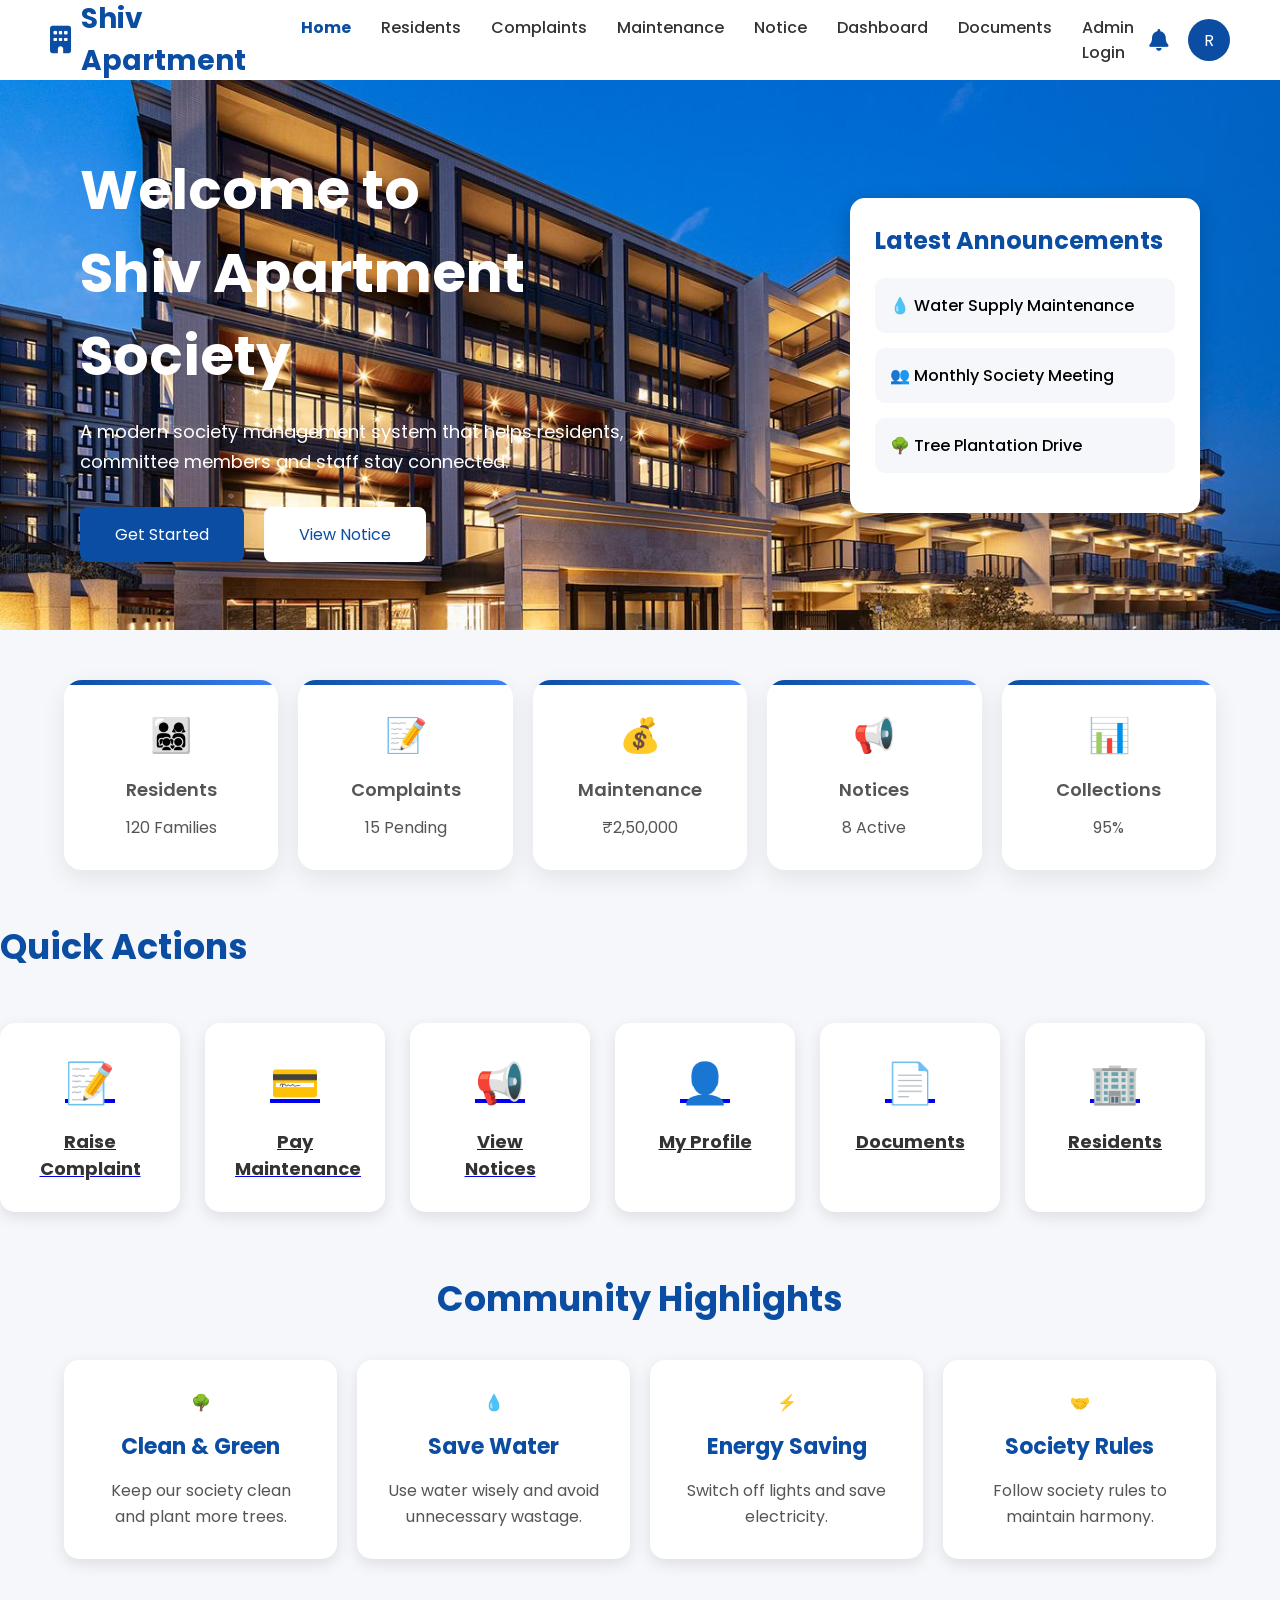
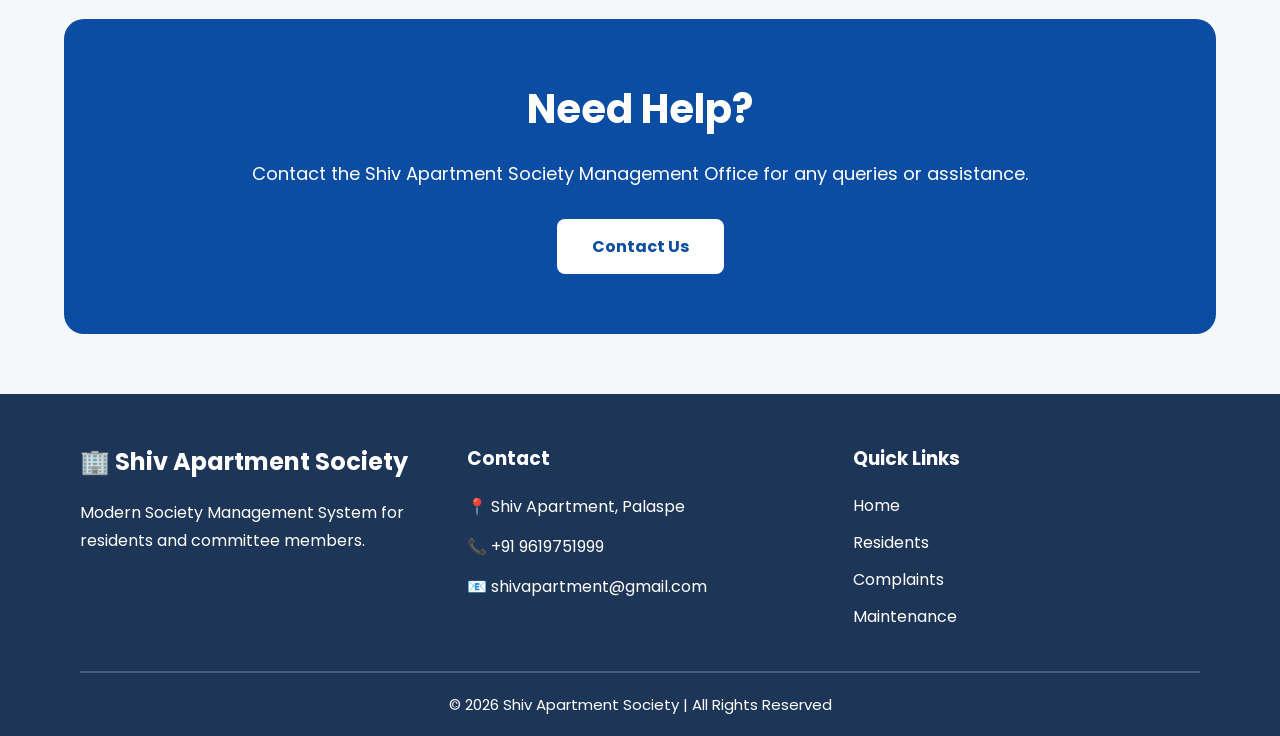
==== commit 96d1b22f: "Updated Project" ====
--- a/index.html
+++ b/index.html
@@ -11,15 +11,9 @@
 <link rel="preconnect" href="https://fonts.googleapis.com">
 <link rel="preconnect" href="https://fonts.gstatic.com" crossorigin>
 
-<link href="https://fonts.googleapis.com/css2?family=Poppins:wght@300;400;500;600;700&display=swap" rel="stylesheet">
-
-<link rel="stylesheet"
-href="https://cdnjs.cloudflare.com/ajax/libs/font-awesome/6.7.2/css/all.min.css">
-
     <!-- CSS -->
-    <link rel="stylesheet" href="css/style.css">
-    <link rel="stylesheet" href="css/responsive.css">
-
+<link rel="stylesheet" href="css/style.css">
+<link rel="stylesheet" href="css/responsive.css">
     <!-- Google Font -->
     <link href="https://fonts.googleapis.com/css2?family=Poppins:wght@300;400;500;600;700&display=swap" rel="stylesheet">
 
@@ -33,7 +27,13 @@
 
     <!-- Navbar Start -->
 
-   <nav>
+<nav>
+
+        <!-- Mobile Menu Button -->
+<button class="home-menu-toggle" id="menuToggle">
+            <i class="fa-solid fa-bars"></i>
+    </button>
+
 
     <div class="logo">
         <i class="fa-solid fa-building"></i>
@@ -41,36 +41,26 @@
     </div>
 
     <ul>
-
-        <li><a class="active" href="#">Home</a></li>
-
-        <li><a href="#">Residents</a></li>
-
-        <li><a href="#">Complaints</a></li>
-
-        <li><a href="#">Maintenance</a></li>
-
-        <li><a href="#">Notice</a></li>
-
-        <li><a href="#">Dashboard</a></li>
-
-        <li><a href="pages/admin-login.html">Admin Login</a></li>
-
-        <li><a href="#">Documents</a></li>
-
+<li><a class="active" href="index.html">Home</a></li>
+<li><a href="pages/residents.html">Residents</a></li>
+<li><a href="pages/complaints.html">Complaints</a></li>
+<li><a href="pages/maintenance.html">Maintenance</a></li>
+<li><a href="pages/notice.html">Notice</a></li>
+<li><a href="pages/dashboard.html">Dashboard</a></li>
+<li><a href="pages/documents.html">Documents</a></li>
+<li><a href="pages/admin-login.html">Admin Login</a></li>
     </ul>
 
     <div class="right">
 
         <i class="fa-solid fa-bell"></i>
 
-        <div class="profile">
-            R
-        </div>
-
-    </div>
-
-<button id="darkModeBtn">🌙 Dark Mode</button>
+<a href="pages/profile.html" class="profile" id="homeProfile">
+    R
+</a>
+
+    </div>
+
 
 </nav>
 
@@ -89,9 +79,9 @@
 
         <div class="buttons">
 
-            <a href="#" class="btn1">Get Started</a>
-
-            <a href="#" class="btn2">View Notice</a>
+<a href="pages/admin-login.html" class="btn1">Get Started</a>
+
+<a href="pages/notice.html" class="btn2">View Notice</a>
 
         </div>
 
@@ -179,37 +169,37 @@
 
     <h2>Quick Actions</h2>
 
-    <div class="action-container">
-
-        <div class="action-card">
-            📝
-            <h3>Raise Complaint</h3>
-        </div>
-
-        <div class="action-card">
-            💳
+<div class="action-container">
+
+<a href="pages/complaints.html" class="action-card">
+    📝
+    <h3>Raise Complaint</h3>
+</a>
+
+<a href="pages/maintenance.html" class="action-card">
+     💳
             <h3>Pay Maintenance</h3>
-        </div>
-
-        <div class="action-card">
-            📢
+</a>
+
+<a href="pages/notice.html" class="action-card">
+ 📢
             <h3>View Notices</h3>
-        </div>
-
-        <div class="action-card">
+</a>           
+
+        <a href="pages/profile.html" class="action-card">
             👤
             <h3>My Profile</h3>
-        </div>
-
-        <div class="action-card">
-            📄
-            <h3>Documents</h3>
-        </div>
-
-        <div class="action-card">
-            🏢
+        </a>
+
+<a href="pages/documents.html" class="action-card">
+    📄
+    <h3>Documents</h3>
+</a>
+
+<a href="pages/residents.html" class="action-card">
+🏢
             <h3>Residents</h3>
-        </div>
+</a>            
 
     </div>
 
@@ -262,8 +252,9 @@
         for any queries or assistance.
     </p>
 
-    <a href="#" class="help-btn">Contact Us</a>
-
+<a href="mailto:shivapartment@gmail.com" class="help-btn">
+    Contact Us
+</a>
 </section>
 
 <!-- Footer Start -->
@@ -300,14 +291,10 @@
             <h3>Quick Links</h3>
 
             <ul>
-
-                <li><a href="#">Home</a></li>
-
-                <li><a href="#">Residents</a></li>
-
-                <li><a href="#">Complaints</a></li>
-
-                <li><a href="#">Maintenance</a></li>
+<li><a href="index.html">Home</a></li>
+<li><a href="pages/residents.html">Residents</a></li>
+<li><a href="pages/complaints.html">Complaints</a></li>
+<li><a href="pages/maintenance.html">Maintenance</a></li>
 
             </ul>
 
--- a/css/style.css
+++ b/css/style.css
@@ -19,6 +19,70 @@
     box-shadow:0 2px 10px rgba(0,0,0,.08);
 }
 
+/* =========================
+   Home Menu Toggle
+========================= */
+
+.home-menu-toggle{
+
+    display:none;
+    align-items:center;
+    justify-content:center;
+
+    width:46px;
+    height:46px;
+
+    border:none;
+    outline:none;
+
+    border-radius:12px;
+
+    background:linear-gradient(135deg,#0B4DA2,#1565C0);
+
+    color:#fff;
+
+    font-size:22px;
+
+    cursor:pointer;
+
+    transition:0.3s ease;
+
+    box-shadow:0 6px 15px rgba(11,77,162,.25);
+
+}
+
+/* Hover */
+
+.home-menu-toggle:hover{
+
+    transform:translateY(-2px);
+
+    box-shadow:0 10px 20px rgba(11,77,162,.35);
+
+}
+
+/* Click */
+
+.home-menu-toggle:active{
+
+    transform:scale(.95);
+
+}
+
+/* Icon */
+
+.home-menu-toggle i{
+
+    transition:.3s;
+
+}
+
+.home-menu-toggle:hover i{
+
+    transform:rotate(90deg);
+
+}
+
 .logo{
     display:flex;
     align-items:center;
@@ -69,15 +133,42 @@
 }
 
 .profile{
-    width:40px;
-    height:40px;
+
+    width:42px;
+    height:42px;
+
     border-radius:50%;
+
+    overflow:hidden;
+
+    display:flex;
+    align-items:center;
+    justify-content:center;
+
     background:#0B4DA2;
     color:#fff;
-    display:flex;
-    justify-content:center;
-    align-items:center;
-    font-weight:bold;
+
+    text-decoration:none;
+}
+
+.profile img{
+
+    width:100%;
+    height:100%;
+
+    object-fit:cover;
+}
+
+.profile:hover{
+
+    background:#083a7a;
+    transform:scale(1.08);
+
+}
+.home-menu-toggle{
+
+    display:none;
+
 }
 
 /* Hero Section */
@@ -274,14 +365,6 @@
 }
 
 /* Quick Actions */
-
-.quick-actions{
-
-    width:90%;
-
-    margin:60px auto;
-
-}
 
 .quick-actions h2{
 
@@ -943,1255 +1026,895 @@
 
 }
 
-/* Recent Complaints */
-
-.complaints-section{
-
-    margin-top:50px;
+
+
+/* Complaint Page */
+
+.complaint-top{
+
+display:flex;
+
+justify-content:space-between;
+
+margin:30px 0;
+
+}
+
+.complaint-top input{
+
+width:300px;
+
+padding:12px;
+
+border:1px solid #ccc;
+
+border-radius:8px;
+
+}
+
+.complaint-top button{
+
+background:#0B4DA2;
+
+color:white;
+
+border:none;
+
+padding:12px 25px;
+
+border-radius:8px;
+
+cursor:pointer;
+
+}
+
+.complaint-top button:hover{
+
+background:#083d82;
+
+}
+
+.complaint-table{
+
+width:100%;
+
+border-collapse:collapse;
+
+background:white;
+
+box-shadow:0 5px 15px rgba(0,0,0,.1);
+
+}
+
+.complaint-table th{
+
+background:#0B4DA2;
+
+color:white;
+
+padding:15px;
+
+}
+
+.complaint-table td{
+
+padding:15px;
+
+border-bottom:1px solid #ddd;
+
+}
+
+.complaint-table tr:hover{
+
+background:#f5f7fa;
+
+}
+
+/* Maintenance Page */
+
+.maintenance-top{
+
+display:flex;
+
+justify-content:space-between;
+
+margin:30px 0;
+
+}
+
+.maintenance-top input{
+
+width:300px;
+
+padding:12px;
+
+border:1px solid #ccc;
+
+border-radius:8px;
+
+}
+
+.maintenance-top button{
+
+background:#0B4DA2;
+
+color:white;
+
+border:none;
+
+padding:12px 25px;
+
+border-radius:8px;
+
+cursor:pointer;
+
+}
+
+.maintenance-top button:hover{
+
+background:#083d82;
+
+}
+
+.maintenance-table{
+
+width:100%;
+
+border-collapse:collapse;
+
+background:white;
+
+box-shadow:0 5px 15px rgba(0,0,0,.1);
+
+}
+
+.maintenance-table th{
+
+background:#0B4DA2;
+
+color:white;
+
+padding:15px;
+
+}
+
+.maintenance-table td{
+
+padding:15px;
+
+border-bottom:1px solid #ddd;
+
+}
+
+.maintenance-table tr:hover{
+
+background:#f5f7fa;
+
+}
+
+/* Notice Page */
+
+.notice-top{
+
+display:flex;
+
+justify-content:space-between;
+
+margin:30px 0;
+
+}
+
+.notice-top input{
+
+width:300px;
+
+padding:12px;
+
+border:1px solid #ccc;
+
+border-radius:8px;
+
+}
+
+.notice-top button{
+
+background:#0B4DA2;
+
+color:white;
+
+border:none;
+
+padding:12px 25px;
+
+border-radius:8px;
+
+cursor:pointer;
+
+}
+
+.notice-top button:hover{
+
+background:#083d82;
+
+}
+
+.notice-table{
+
+width:100%;
+
+border-collapse:collapse;
+
+background:white;
+
+box-shadow:0 5px 15px rgba(0,0,0,.1);
+
+}
+
+.notice-table th{
+
+background:#0B4DA2;
+
+color:white;
+
+padding:15px;
+
+}
+
+.notice-table td{
+
+padding:15px;
+
+border-bottom:1px solid #ddd;
+
+}
+
+.notice-table tr:hover{
+
+background:#f5f7fa;
+
+}
+
+/* =========================
+Professional Header
+========================= */
+
+.top-header{
+
+    display:flex;
+    justify-content:space-between;
+    align-items:center;
+    gap:20px;
+    background:#fff;
+    padding:18px 25px;
+    border-radius:15px;
+    box-shadow:0 8px 20px rgba(0,0,0,.08);
+    margin-bottom:25px;
+    position:relative;
+    overflow:visible;
+}
+
+.search-box{
+
+    flex:1;
+    max-width:420px;
+    position:relative;
+
+}
+
+.search-box input{
+
+    width:100%;
+    padding:12px 18px 12px 45px;
+    border:1px solid #ddd;
+    border-radius:30px;
+    font-size:15px;
+    transition:.3s;
+
+}
+
+.search-box input:focus{
+
+    border-color:#0B4DA2;
+    outline:none;
+    box-shadow:0 0 10px rgba(11,77,162,.2);
+
+}
+
+.search-box i{
+
+    position:absolute;
+    left:16px;
+    top:50%;
+    transform:translateY(-50%);
+    color:#777;
+
+}
+
+.header-right{
+
+    display:flex;
+    align-items:center;
+    gap:20px;
+
+}
+
+.current-date{
+
+    font-size:15px;
+    font-weight:600;
+    color:#555;
+
+}
+
+.notification-icon{
+
+    width:45px;
+    height:45px;
+    border-radius:50%;
+    background:#f5f7fb;
+    display:flex;
+    justify-content:center;
+    align-items:center;
+    position:relative;
+    cursor:pointer;
+    transition:.3s;
+
+}
+
+.notification-icon:hover{
+
+    background:#0B4DA2;
+    color:#fff;
+
+}
+
+.notification-count{
+
+    position:absolute;
+    top:-5px;
+    right:-5px;
+    width:20px;
+    height:20px;
+    border-radius:50%;
+    background:#ef4444;
+    color:#fff;
+    font-size:11px;
+    display:flex;
+    justify-content:center;
+    align-items:center;
+    font-weight:600;
+
+}
+
+.admin-profile{
+
+    display:flex;
+    align-items:center;
+    gap:12px;
+    cursor:pointer;
+
+}
+
+.admin-profile img{
+
+    width:45px;
+    height:45px;
+    border-radius:50%;
+    border:2px solid #0B4DA2;
+    object-fit:cover;
+
+}
+
+.admin-profile span{
+
+    font-weight:600;
+    color:#333;
+
+}
+
+/* =========================
+Notification Dropdown
+========================= */
+
+.notification-dropdown{
+
+    position:absolute;
+    top:55px;
+    right:0;
+    width:260px;
+    background:#fff;
+    border-radius:12px;
+    box-shadow:0 10px 25px rgba(0,0,0,.15);
+    padding:15px;
+    display:none;
+
+    z-index:99999;   /* 1000 ऐवजी हे ठेव */
+
+}
+
+.notification-dropdown h4{
+
+    margin-bottom:12px;
+    color:#0B4DA2;
+    font-size:16px;
+
+}
+
+.notification-dropdown ul{
+
+    list-style:none;
+    padding:0;
+    margin:0;
+
+}
+
+.notification-dropdown li{
+
+    padding:10px 0;
+    border-bottom:1px solid #eee;
+    font-size:14px;
+    color:#444;
+
+}
+
+.notification-dropdown li:last-child{
+
+    border-bottom:none;
+
+}
+
+/* Sidebar Active */
+
+.sidebar ul li a{
+
+display:block;
+
+padding:12px 15px;
+
+border-radius:8px;
+
+transition:.3s;
+
+}
+
+.sidebar ul li a i{
+
+margin-right:10px;
+
+}
+
+.sidebar ul li a:hover{
+
+background:rgba(255,255,255,.2);
+
+}
+
+.sidebar ul li a.active{
+
+background:white;
+
+color:#0B4DA2;
+
+font-weight:bold;
+
+}
+
+/* Header */
+
+.search-box{
+
+display:flex;
+
+align-items:center;
+
+background:white;
+
+padding:12px 18px;
+
+border-radius:10px;
+
+box-shadow:0 3px 10px rgba(0,0,0,.1);
+
+width:320px;
+
+}
+
+.search-box input{
+
+border:none;
+
+outline:none;
+
+margin-left:10px;
+
+width:100%;
+
+font-size:15px;
+
+}
+
+.header-right{
+
+display:flex;
+
+align-items:center;
+
+gap:20px;
+
+}
+
+.notification{
+
+    width:45px;
+
+    height:45px;
 
     background:white;
 
-    padding:25px;
-
-    border-radius:15px;
-
-    box-shadow:0 5px 15px rgba(0,0,0,.1);
-
-}
-
-.complaints-section h2{
+    display:flex;
+
+    justify-content:center;
+
+    align-items:center;
+
+    border-radius:50%;
+
+    box-shadow:0 3px 10px rgba(0,0,0,.1);
+
+    cursor:pointer;
+
+    position:relative;
+
+}
+
+.notification i{
+
+font-size:20px;
+
+color:#0B4DA2;
+
+}
+
+.notification-count{
+
+    position:absolute;
+
+    top:-5px;
+
+    right:-5px;
+
+    width:20px;
+
+    height:20px;
+
+    background:red;
+
+    color:white;
+
+    border-radius:50%;
+
+    display:flex;
+
+    justify-content:center;
+
+    align-items:center;
+
+    font-size:12px;
+
+    font-weight:bold;
+
+}
+
+/* Notification Dropdown */
+
+.notification-dropdown{
+
+    display:none;
+
+    position:absolute;
+
+    top:55px;
+
+    right:0;
+
+    width:260px;
+
+    background:white;
+
+    border-radius:10px;
+
+    box-shadow:0 5px 15px rgba(0,0,0,.2);
+
+    padding:15px;
+
+    z-index:1000;
+
+}
+
+.notification-dropdown h4{
 
     color:#0B4DA2;
 
-    margin-bottom:20px;
-
-}
-
-table{
+    margin-bottom:10px;
+
+}
+
+.notification-dropdown p{
+
+    padding:10px 0;
+
+    border-bottom:1px solid #eee;
+
+    font-size:14px;
+
+}
+
+.notification-dropdown p:last-child{
+
+    border-bottom:none;
+
+}
+
+
+.today-date{
+
+font-weight:600;
+
+color:#555;
+
+}
+
+
+/* =========================
+Professional Welcome Card
+========================= */
+
+.welcome-card{
+
+    position:relative;
+    overflow:hidden;
+
+    background:linear-gradient(135deg,#0B4DA2,#3B82F6);
+
+    color:#fff;
+
+    padding:35px;
+
+    border-radius:18px;
+
+    margin:25px 0;
+
+    box-shadow:0 15px 35px rgba(11,77,162,.25);
+
+}
+
+.welcome-card::before{
+
+    content:"";
+
+    position:absolute;
+
+    top:-60px;
+    right:-60px;
+
+    width:180px;
+    height:180px;
+
+    border-radius:50%;
+
+    background:rgba(255,255,255,.12);
+
+}
+
+.welcome-card::after{
+
+    content:"";
+
+    position:absolute;
+
+    bottom:-70px;
+    left:-70px;
+
+    width:200px;
+    height:200px;
+
+    border-radius:50%;
+
+    background:rgba(255,255,255,.08);
+
+}
+
+.welcome-card h2{
+
+    position:relative;
+
+    font-size:30px;
+
+    margin-bottom:12px;
+
+    z-index:2;
+
+}
+
+.welcome-card p{
+
+    position:relative;
+
+    font-size:16px;
+
+    line-height:1.8;
+
+    color:#f5f5f5;
+
+    z-index:2;
+
+    max-width:700px;
+
+}
+
+
+
+/* =========================
+   Profile Dropdown
+========================= */
+
+.admin-profile{
+
+    position:relative;
+    display:flex;
+    align-items:center;
+    gap:10px;
+    cursor:pointer;
+
+}
+
+.profile-dropdown{
+
+    position:absolute;
+    top:60px;
+    right:0;
+    width:220px;
+    background:#fff;
+    border-radius:12px;
+    box-shadow:0 10px 25px rgba(0,0,0,.15);
+    display:none;
+    overflow:hidden;
+    z-index:9999;
+
+}
+
+.profile-dropdown a{
+
+    display:block;
+    padding:14px 18px;
+    text-decoration:none;
+    color:#333;
+    transition:.3s;
+
+}
+
+.profile-dropdown a:hover{
+
+    background:#f5f7fb;
+
+}
+
+
+
+
+/* =========================
+   Status Button
+========================= */
+
+.status-btn{
+
+    padding:6px 12px;
+
+    border:none;
+
+    border-radius:6px;
+
+    cursor:pointer;
+
+    font-size:14px;
+
+    font-weight:500;
+
+    background:#28a745;
+
+    color:#fff;
+
+    transition:0.3s;
+
+}
+
+.status-btn:hover{
+
+    opacity:0.9;
+
+}
+
+/* =========================
+Resident Modal
+========================= */
+
+.modal{
+
+    display:none;
+
+    position:fixed;
+
+    top:0;
+
+    left:0;
 
     width:100%;
 
-    border-collapse:collapse;
-
-}
-
-table th{
-
-    background:#0B4DA2;
-
-    color:white;
-
-    padding:15px;
-
-}
-
-table td{
-
-    padding:15px;
-
-    border-bottom:1px solid #ddd;
-
-}
-
-table tr:hover{
-
-    background:#f5f7fa;
-
-}
-
-.pending{
-
-    color:red;
-
-    font-weight:bold;
-
-}
-
-.progress{
-
-    color:orange;
-
-    font-weight:bold;
-
-}
-
-.solved{
-
-    color:green;
-
-    font-weight:bold;
-
-}
-
-/* Residents Page */
-
-.resident-top{
-
-    display:flex;
-
-    justify-content:space-between;
-
-    margin:30px 0;
-
-}
-
-.resident-top input{
-
-    width:300px;
-
-    padding:12px;
-
-    border:1px solid #ccc;
-
-    border-radius:8px;
-
-}
-
-.resident-top button{
-
-    background:#0B4DA2;
-
-    color:white;
-
-    border:none;
-
-    padding:12px 25px;
-
-    border-radius:8px;
+    height:100%;
+
+    background:rgba(0,0,0,0.5);
+
+    z-index:999;
+
+}
+
+.modal-content{
+
+    width:500px;
+    max-width:92%;
+    background:#fff;
+    margin:40px auto;
+    border-radius:18px;
+    padding:30px;
+    position:relative;
+    animation:popup .35s ease;
+
+    max-height:85vh;
+    overflow-y:auto;
+
+}
+
+.close{
+
+    position:absolute;
+
+    right:15px;
+
+    top:10px;
+
+    font-size:28px;
 
     cursor:pointer;
 
 }
 
-.resident-top button:hover{
+/* =========================
+Modal Scrollbar
+========================= */
+
+.modal-content::-webkit-scrollbar{
+
+    width:8px;
+
+}
+
+.modal-content::-webkit-scrollbar-track{
+
+    background:#f1f1f1;
+    border-radius:10px;
+
+}
+
+.modal-content::-webkit-scrollbar-thumb{
+
+    background:#99b7dd;
+    border-radius:10px;
+
+}
+
+.modal-content::-webkit-scrollbar-thumb:hover{
 
     background:#083d82;
-
-}
-
-.resident-table{
-
-    width:100%;
-
-    border-collapse:collapse;
-
-    background:white;
-
-    box-shadow:0 5px 15px rgba(0,0,0,.1);
-
-}
-
-.resident-table th{
-
-    background:#0B4DA2;
-
-    color:white;
-
-    padding:15px;
-
-}
-
-.resident-table td{
-
-    padding:15px;
-
-    border-bottom:1px solid #ddd;
-
-}
-
-.resident-table tr:hover{
-
-    background:#f5f7fa;
-
-}
-
-/* Edit Button */
-
-.edit-btn{
-
-    background:#28a745;
-
-    color:white;
-
-    border:none;
-
-    padding:8px 15px;
-
-    border-radius:6px;
-
-    cursor:pointer;
-
-    margin-right:8px;
-
-}
-
-.edit-btn:hover{
-
-    background:#218838;
-
-}
-
-/* Delete Button */
-
-.delete-btn{
-
-    background:#dc3545;
-
-    color:white;
-
-    border:none;
-
-    padding:8px 15px;
-
-    border-radius:6px;
-
-    cursor:pointer;
-
-}
-
-.delete-btn:hover{
-
-    background:#c82333;
-
-}
-
-/* Resident Form */
-
-.resident-form{
-
-    margin-top:50px;
-
-    background:white;
-
-    padding:30px;
-
-    border-radius:15px;
-
-    box-shadow:0 5px 15px rgba(0,0,0,.1);
-
-}
-
-.resident-form h2{
-
-    color:#0B4DA2;
-
-    margin-bottom:25px;
-
-}
-
-.form-group{
-
-    margin-bottom:20px;
-
-}
-
-.form-group label{
-
-    display:block;
-
-    margin-bottom:8px;
-
-    font-weight:600;
-
-}
-
-.form-group input{
-
-    width:100%;
-
-    padding:12px;
-
-    border:1px solid #ccc;
-
-    border-radius:8px;
-
-    font-size:16px;
-
-}
-
-.form-group input:focus{
-
-    outline:none;
-
-    border:2px solid #0B4DA2;
-
-}
-
-.form-buttons{
-
-    margin-top:25px;
-
-}
-
-.save-btn{
-
-    background:#0B4DA2;
-
-    color:white;
-
-    border:none;
-
-    padding:12px 30px;
-
-    border-radius:8px;
-
-    cursor:pointer;
-
-    margin-right:15px;
-
-}
-
-.save-btn:hover{
-
-    background:#083d82;
-
-}
-
-.cancel-btn{
-
-    background:#dc3545;
-
-    color:white;
-
-    border:none;
-
-    padding:12px 30px;
-
-    border-radius:8px;
-
-    cursor:pointer;
-
-}
-
-.cancel-btn:hover{
-
-    background:#b02a37;
-
-}
-
-/* Complaint Page */
-
-.complaint-top{
-
-display:flex;
-
-justify-content:space-between;
-
-margin:30px 0;
-
-}
-
-.complaint-top input{
-
-width:300px;
-
-padding:12px;
-
-border:1px solid #ccc;
-
-border-radius:8px;
-
-}
-
-.complaint-top button{
-
-background:#0B4DA2;
-
-color:white;
-
-border:none;
-
-padding:12px 25px;
-
-border-radius:8px;
-
-cursor:pointer;
-
-}
-
-.complaint-top button:hover{
-
-background:#083d82;
-
-}
-
-.complaint-table{
-
-width:100%;
-
-border-collapse:collapse;
-
-background:white;
-
-box-shadow:0 5px 15px rgba(0,0,0,.1);
-
-}
-
-.complaint-table th{
-
-background:#0B4DA2;
-
-color:white;
-
-padding:15px;
-
-}
-
-.complaint-table td{
-
-padding:15px;
-
-border-bottom:1px solid #ddd;
-
-}
-
-.complaint-table tr:hover{
-
-background:#f5f7fa;
-
-}
-
-/* Maintenance Page */
-
-.maintenance-top{
-
-display:flex;
-
-justify-content:space-between;
-
-margin:30px 0;
-
-}
-
-.maintenance-top input{
-
-width:300px;
-
-padding:12px;
-
-border:1px solid #ccc;
-
-border-radius:8px;
-
-}
-
-.maintenance-top button{
-
-background:#0B4DA2;
-
-color:white;
-
-border:none;
-
-padding:12px 25px;
-
-border-radius:8px;
-
-cursor:pointer;
-
-}
-
-.maintenance-top button:hover{
-
-background:#083d82;
-
-}
-
-.maintenance-table{
-
-width:100%;
-
-border-collapse:collapse;
-
-background:white;
-
-box-shadow:0 5px 15px rgba(0,0,0,.1);
-
-}
-
-.maintenance-table th{
-
-background:#0B4DA2;
-
-color:white;
-
-padding:15px;
-
-}
-
-.maintenance-table td{
-
-padding:15px;
-
-border-bottom:1px solid #ddd;
-
-}
-
-.maintenance-table tr:hover{
-
-background:#f5f7fa;
-
-}
-
-/* Notice Page */
-
-.notice-top{
-
-display:flex;
-
-justify-content:space-between;
-
-margin:30px 0;
-
-}
-
-.notice-top input{
-
-width:300px;
-
-padding:12px;
-
-border:1px solid #ccc;
-
-border-radius:8px;
-
-}
-
-.notice-top button{
-
-background:#0B4DA2;
-
-color:white;
-
-border:none;
-
-padding:12px 25px;
-
-border-radius:8px;
-
-cursor:pointer;
-
-}
-
-.notice-top button:hover{
-
-background:#083d82;
-
-}
-
-.notice-table{
-
-width:100%;
-
-border-collapse:collapse;
-
-background:white;
-
-box-shadow:0 5px 15px rgba(0,0,0,.1);
-
-}
-
-.notice-table th{
-
-background:#0B4DA2;
-
-color:white;
-
-padding:15px;
-
-}
-
-.notice-table td{
-
-padding:15px;
-
-border-bottom:1px solid #ddd;
-
-}
-
-.notice-table tr:hover{
-
-background:#f5f7fa;
-
-}
-
-/* Top Header */
-
-.top-header{
-
-display:flex;
-
-justify-content:space-between;
-
-align-items:center;
-
-margin-bottom:30px;
-
-}
-
-.admin-profile{
-
-
-display:flex;
-
-align-items:center;
-
-gap:10px;
-
-font-size:18px;
-
-font-weight:600;
-
-}
-
-.admin-profile i{
-
-font-size:35px;
-
-color:#0B4DA2;
-
-}
-
-/* Sidebar Active */
-
-.sidebar ul li a{
-
-display:block;
-
-padding:12px 15px;
-
-border-radius:8px;
-
-transition:.3s;
-
-}
-
-.sidebar ul li a i{
-
-margin-right:10px;
-
-}
-
-.sidebar ul li a:hover{
-
-background:rgba(255,255,255,.2);
-
-}
-
-.sidebar ul li a.active{
-
-background:white;
-
-color:#0B4DA2;
-
-font-weight:bold;
-
-}
-
-/* Header */
-
-.search-box{
-
-display:flex;
-
-align-items:center;
-
-background:white;
-
-padding:12px 18px;
-
-border-radius:10px;
-
-box-shadow:0 3px 10px rgba(0,0,0,.1);
-
-width:320px;
-
-}
-
-.search-box input{
-
-border:none;
-
-outline:none;
-
-margin-left:10px;
-
-width:100%;
-
-font-size:15px;
-
-}
-
-.header-right{
-
-display:flex;
-
-align-items:center;
-
-gap:20px;
-
-}
-
-.notification{
-
-    width:45px;
-
-    height:45px;
-
-    background:white;
-
-    display:flex;
-
-    justify-content:center;
-
-    align-items:center;
-
-    border-radius:50%;
-
-    box-shadow:0 3px 10px rgba(0,0,0,.1);
-
-    cursor:pointer;
-
-    position:relative;
-
-}
-
-.notification i{
-
-font-size:20px;
-
-color:#0B4DA2;
-
-}
-
-.notification-count{
-
-    position:absolute;
-
-    top:-5px;
-
-    right:-5px;
-
-    width:20px;
-
-    height:20px;
-
-    background:red;
-
-    color:white;
-
-    border-radius:50%;
-
-    display:flex;
-
-    justify-content:center;
-
-    align-items:center;
-
-    font-size:12px;
-
-    font-weight:bold;
-
-}
-
-/* Notification Dropdown */
-
-.notification-dropdown{
-
-    display:none;
-
-    position:absolute;
-
-    top:55px;
-
-    right:0;
-
-    width:260px;
-
-    background:white;
-
-    border-radius:10px;
-
-    box-shadow:0 5px 15px rgba(0,0,0,.2);
-
-    padding:15px;
-
-    z-index:1000;
-
-}
-
-.notification-dropdown h4{
-
-    color:#0B4DA2;
-
-    margin-bottom:10px;
-
-}
-
-.notification-dropdown p{
-
-    padding:10px 0;
-
-    border-bottom:1px solid #eee;
-
-    font-size:14px;
-
-}
-
-.notification-dropdown p:last-child{
-
-    border-bottom:none;
-
-}
-
-.dark-mode .notification-dropdown{
-
-    background:#2b2b2b;
-
-    color:white;
-
-}
-
-.dark-mode .notification-dropdown h4{
-
-    color:#66b3ff;
-
-}
-
-.dark-mode .notification-dropdown p{
-
-    border-bottom:1px solid #555;
-
-}
-
-.today-date{
-
-font-weight:600;
-
-color:#555;
-
-}
-
-/* Welcome Card */
-
-.welcome-card{
-
-margin:30px 0;
-
-padding:30px;
-
-background:linear-gradient(135deg,#0B4DA2,#3B82F6);
-
-color:white;
-
-border-radius:15px;
-
-}
-
-.welcome-card h2{
-
-margin-bottom:15px;
-
-}
-
-.welcome-card p{
-
-line-height:28px;
-
-}
-
-/* =======================================
-        Responsive Design
-======================================= */
-
-@media (max-width:768px){
-
-nav{
-
-flex-direction:column;
-
-padding:20px;
-
-}
-
-nav ul{
-
-flex-direction:column;
-
-width:100%;
-
-margin-top:20px;
-
-}
-
-nav ul li{
-
-margin:10px 0;
-
-text-align:center;
-
-}
-
-.hero{
-
-flex-direction:column;
-
-text-align:center;
-
-padding:40px 20px;
-
-}
-
-.hero-content{
-
-width:100%;
-
-}
-
-.hero-image{
-
-width:100%;
-
-margin-top:30px;
-
-}
-
-.hero-image img{
-
-width:100%;
-
-}
-
-.dashboard-cards{
-
-    flex-direction:column;
-
-}
-
-.dashboard-card{
-
-    width:100%;
-
-}
-
-.dashboard{
-
-    flex-direction:column;
-
-}
-
-.sidebar{
-
-    width:100%;
-
-    padding:20px;
-
-}
-
-.main-content{
-
-    padding:20px;
-
-}
-
-table{
-
-    display:block;
-
-    overflow-x:auto;
-
-    white-space:nowrap;
-
-}
-
-.search-box{
-
-    width:100%;
-
-    margin-bottom:20px;
-
-}
-
-.header-right{
-
-    flex-wrap:wrap;
-
-    justify-content:center;
-
-}
-
-.top-header{
-
-    flex-direction:column;
-
-    gap:20px;
-
-}
-
-.resident-top,
-
-.complaint-top,
-
-.maintenance-top,
-
-.notice-top{
-
-    flex-direction:column;
-
-    gap:20px;
-
-}
-
-.resident-top input,
-
-.complaint-top input,
-
-.maintenance-top input,
-
-.notice-top input{
-
-    width:100%;
-
-}
-
-.footer-container{
-
-    flex-direction:column;
-
-    text-align:center;
-
-}
-
-}
-
-/* Dark Mode Button */
-
-#darkModeBtn{
-
-    background:#0B4DA2;
-
-    color:white;
-
-    border:none;
-
-    padding:10px 20px;
-
-    border-radius:8px;
-
-    cursor:pointer;
-
-    font-size:15px;
-
-    transition:.3s;
-
-}
-
-#darkModeBtn:hover{
-
-    background:#083d82;
-
-}
-
-/* Dark Mode */
-
-.dark-mode{
-
-    background:#1a1a1a;
-
-    color:white;
-
-}
-
-.dark-mode nav{
-
-    background:#111;
-
-}
-
-.dark-mode footer{
-
-    background:#111;
-
-}
-
-.dark-mode .dashboard-card,
-.dark-mode .resident-form,
-.dark-mode .complaint-table,
-.dark-mode .maintenance-table,
-.dark-mode .notice-table{
-
-    background:#2b2b2b;
-    color:white;
-    border:1px solid #444;
-
-}
-
-.dark-mode .announcement-box{
-
-    background:#2b2b2b;
-    color:white;
-
-}
-
-/* =========================
-   Profile Dropdown
-========================= */
-
-.admin-profile{
-
-    position:relative;
-
-    cursor:pointer;
-
-}
-
-.profile-dropdown{
-
-    display:none;
-
-    position:absolute;
-
-    top:55px;
-
-    right:0;
-
-    width:180px;
-
-    background:white;
-
-    border-radius:10px;
-
-    box-shadow:0 5px 15px rgba(0,0,0,.2);
-
-    overflow:hidden;
-
-    z-index:1000;
-
-}
-
-.profile-dropdown a{
-
-    display:block;
-
-    padding:12px 15px;
-
-    text-decoration:none;
-
-    color:#333;
-
-    transition:0.3s;
-
-}
-
-.profile-dropdown a:hover{
-
-    background:#f1f1f1;
-
-}
-
-.dark-mode .profile-dropdown{
-
-    background:#2b2b2b;
-
-}
-
-.dark-mode .profile-dropdown a{
-
-    color:white;
-
-}
-
-.dark-mode .profile-dropdown a:hover{
-
-    background:#444;
-
-}
-
-/* =========================
-   Status Button
-========================= */
-
-.status-btn{
-
-    padding:6px 12px;
-
-    border:none;
-
-    border-radius:6px;
-
-    cursor:pointer;
-
-    font-size:14px;
-
-    font-weight:500;
-
-    background:#28a745;
-
-    color:#fff;
-
-    transition:0.3s;
-
-}
-
-.status-btn:hover{
-
-    opacity:0.9;
-
-}
-
-/* =========================
-Resident Modal
-========================= */
-
-.modal{
-
-    display:none;
-
-    position:fixed;
-
-    top:0;
-
-    left:0;
-
-    width:100%;
-
-    height:100%;
-
-    background:rgba(0,0,0,0.5);
-
-    z-index:999;
-
-}
-
-.modal-content{
-
-    background:#fff;
-
-    width:400px;
-
-    max-width:90%;
-
-    margin:80px auto;
-
-    padding:20px;
-
-    border-radius:10px;
-
-    position:relative;
-
-}
-
-.close{
-
-    position:absolute;
-
-    right:15px;
-
-    top:10px;
-
-    font-size:28px;
-
-    cursor:pointer;
 
 }
 
@@ -2220,87 +1943,370 @@
 
 }
 
-/* =========================
-   Import Button
-========================= */
-
-.import-btn{
-
-    background:#28a745;
-    color:#fff;
+
+/* =========================
+   Recent Activities
+========================= */
+
+.activity-list{
+    display:flex;
+    flex-direction:column;
+    gap:15px;
+}
+
+
+.activity-item{
+
+    display:flex;
+    align-items:center;
+    gap:20px;
+
+    background:#f8fafc;
+
+    padding:18px 22px;
+
+    border-radius:16px;
+
+    border-left:5px solid #1d4ed8;
+
+    transition:.3s;
+
+}
+
+
+.activity-item:hover{
+
+    transform:translateX(5px);
+
+    box-shadow:0 8px 20px rgba(0,0,0,0.08);
+
+}
+
+
+/* Icon */
+
+.activity-icon{
+
+    width:55px;
+    height:55px;
+
+    border-radius:50%;
+
+    background:#64748b;
+
+    color:white;
+
+    display:flex;
+
+    align-items:center;
+    justify-content:center;
+
+    font-size:24px;
+
+}
+
+
+/* Content */
+
+.activity-content h4{
+
+    margin:0;
+
+    font-size:18px;
+
+    color:#111827;
+
+}
+
+
+.activity-content p{
+
+    margin-top:8px;
+
+    color:#64748b;
+
+    font-size:14px;
+
+}
+
+.activity-header{
+
+    display:flex;
+    justify-content:space-between;
+    align-items:center;
+
+    margin-bottom:20px;
+
+}
+
+
+.activity-header h2{
+
+    margin:0;
+
+}
+
+#viewAllActivities{
+
+    background:#2563eb;
+
+    color:white;
+
     border:none;
-    padding:10px 18px;
-    border-radius:6px;
+
+    padding:8px 16px;
+
+    border-radius:8px;
+
     cursor:pointer;
-    font-size:15px;
-    font-weight:500;
-    margin-left:10px;
-    transition:0.3s;
-
-}
-
-.import-btn:hover{
-
-    background:#218838;
-
-}
-
-#importResidents{
-
-    margin-right:10px;
-
-}
-
-/* =========================
-   Recent Activities
-========================= */
-
-.activity-card{
-
-    background:#fff;
-
-    margin:20px;
-
-    padding:20px;
-
-    border-radius:10px;
-
-    box-shadow:0 2px 10px rgba(0,0,0,0.1);
-
-}
-
-.activity-card h2{
-
-    margin-bottom:15px;
-
-    color:#333;
-
-}
-
-#activityList{
-
-    list-style:none;
-
-    padding:0;
-
-}
-
-#activityList li{
-
-    padding:10px 0;
-
-    border-bottom:1px solid #eee;
-
-    font-size:15px;
-
-}
-
-#activityList li:last-child{
-
-    border-bottom:none;
-
-}
-
+
+    font-weight:600;
+
+    transition:.3s;
+
+}
+
+
+#viewAllActivities:hover{
+
+    background:#1d4ed8;
+
+    transform:translateY(-2px);
+
+}
+
+/* =========================
+   Activity Table Fix
+========================= */
+
+.activity-modal{
+
+    width:95%;
+
+    max-width:1000px;
+
+    overflow:hidden;
+
+}
+
+
+.table-container{
+
+    width:100%;
+
+    overflow-x:auto;
+
+}
+
+
+.activity-table{
+
+    width:100%;
+
+    min-width:700px;
+
+    border-collapse:collapse;
+
+}
+
+
+.activity-table th{
+
+    padding:14px;
+
+    text-align:center;
+
+    white-space:nowrap;
+
+}
+
+
+.activity-table td{
+
+    padding:14px;
+
+    text-align:center;
+
+    vertical-align:middle;
+
+}
+
+
+/* Activity Column */
+
+.activity-table td:nth-child(2){
+
+    max-width:300px;
+
+    white-space:normal;
+
+    word-break:break-word;
+
+}
+
+
+/* =========================
+   Activity Delete Button
+========================= */
+
+.activity-delete-btn{
+
+    background:#dc3545;
+
+    color:white;
+
+    border:none;
+
+    padding:8px 18px;
+
+    border-radius:8px;
+
+    cursor:pointer;
+
+    font-size:14px;
+
+    font-weight:600;
+
+    letter-spacing:.3px;
+
+    transition:.3s ease;
+
+    display:inline-flex;
+
+    align-items:center;
+
+    justify-content:center;
+
+    gap:6px;
+
+    box-shadow:0 3px 8px rgba(220,53,69,0.25);
+
+}
+
+
+.activity-delete-btn:hover{
+
+    background:#b91c1c;
+
+    transform:translateY(-2px);
+
+    box-shadow:0 5px 12px rgba(220,53,69,0.35);
+
+}
+
+
+.activity-delete-btn:active{
+
+    transform:scale(.95);
+
+}
+
+
+/* Delete icon support */
+
+.activity-delete-btn::before{
+
+    content:"🗑️";
+
+    font-size:14px;
+
+}
+/* =========================
+Activity Colors
+========================= */
+
+.activity-resident{
+
+    border-left:5px solid #2563eb;
+
+}
+
+
+
+.activity-maintenance{
+
+    border-left:5px solid #16a34a;
+
+}
+
+
+
+.activity-complaint{
+
+    border-left:5px solid #f97316;
+
+}
+
+
+
+.activity-notice{
+
+    border-left:5px solid #9333ea;
+
+}
+
+
+
+.activity-flat{
+
+    border-left:5px solid #4f46e5;
+
+}
+
+
+
+.activity-event{
+
+    border-left:5px solid #ec4899;
+
+}
+
+
+
+
+.activity-default{
+
+    border-left:5px solid #64748b;
+
+}
+
+
+/* Activity Types */
+
+
+.activity-icon.maintenance{
+
+    background:#16a34a;
+
+}
+
+
+.activity-icon.complaint{
+
+    background:#dc2626;
+
+}
+
+
+.activity-icon.notice{
+
+    background:#2563eb;
+
+}
+
+
+.activity-icon.resident{
+
+    background:#9333ea;
+
+}
+
+
+.activity-icon.default{
+
+    background:#64748b;
+
+}
 /* =========================
    Dashboard Layout
 ========================= */
@@ -2339,97 +2345,386 @@
 
 }
 
+/* =========================
+Professional Dashboard Cards
+========================= */
+
 .dashboard-cards{
+
+    display:grid;
+    grid-template-columns:repeat(auto-fit,minmax(250px,1fr));
+    gap:25px;
+    margin:30px 0;
+
+}
+
+.card{
+
+    position:relative;
+    overflow:hidden;
+    background:#fff;
+    border-radius:18px;
+    padding:30px;
+    box-shadow:0 8px 25px rgba(0,0,0,.08);
+    transition:.35s;
+
+}
+
+.card:hover{
+
+    transform:translateY(-8px);
+    box-shadow:0 18px 35px rgba(0,0,0,.15);
+
+}
+
+.card::before{
+
+    content:"";
+    position:absolute;
+    top:0;
+    left:0;
+    width:6px;
+    height:100%;
+    background:#4e73df;
+
+}
+
+.card-icon{
+
+    width:65px;
+    height:65px;
+    border-radius:50%;
+    background:#eef4ff;
+    color:#4e73df;
+    display:flex;
+    justify-content:center;
+    align-items:center;
+    font-size:28px;
+    margin-bottom:18px;
+
+}
+
+.card h3{
+
+    color:#777;
+    font-size:16px;
+    margin-bottom:10px;
+
+}
+
+.card h2{
+
+    font-size:34px;
+    color:#222;
+
+}
+
+/* =========================
+Gradient Dashboard Cards
+========================= */
+
+.dashboard-cards .card:nth-child(1){
+
+    background:linear-gradient(135deg,#4e73df,#224abe);
+    color:#fff;
+
+}
+
+.dashboard-cards .card:nth-child(2){
+
+    background:linear-gradient(135deg,#1cc88a,#13855c);
+    color:#fff;
+
+}
+
+.dashboard-cards .card:nth-child(3){
+
+    background:linear-gradient(135deg,#e74a3b,#be2617);
+    color:#fff;
+
+}
+
+.dashboard-cards .card h3,
+.dashboard-cards .card h2{
+
+    color:#fff;
+
+}
+
+.dashboard-cards .card .card-icon{
+
+    background:rgba(255,255,255,.2);
+    color:#fff;
+
+}
+
+.dashboard-cards .card::before{
+
+    display:none;
+
+}
+
+/* =========================
+Quick Actions
+========================= */
+
+.quick-actions{
+
+    display:flex;
+    gap:20px;
+    flex-wrap:wrap;
+    margin:30px 0;
+
+}
+
+.quick-actions button{
+
+    flex:1;
+    min-width:200px;
+    border:none;
+    background:#4e73df;
+    color:#fff;
+    padding:18px;
+    border-radius:12px;
+    font-size:16px;
+    font-weight:600;
+    cursor:pointer;
+    transition:.3s;
+
+}
+
+.quick-actions button i{
+
+    margin-right:10px;
+
+}
+
+.quick-actions button:hover{
+
+    transform:translateY(-5px);
+    box-shadow:0 10px 25px rgba(0,0,0,.15);
+
+}
+
+/* =========================
+Notification Card
+========================= */
+
+.notification-card{
+
+    margin-top:30px;
+    background:#fff;
+    padding:25px;
+    border-radius:18px;
+    box-shadow:0 8px 20px rgba(0,0,0,.08);
+
+}
+
+.notification-card h2{
+
+    margin-bottom:20px;
+    color:#333;
+
+}
+
+.notification-card ul{
+
+    list-style:none;
+    margin:0;
+    padding:0;
+
+}
+
+.notification-card li{
+
+    display:flex;
+    align-items:center;
+    gap:12px;
+    padding:15px 0;
+    border-bottom:1px solid #eee;
+    font-size:15px;
+
+}
+
+.notification-card li:last-child{
+
+    border-bottom:none;
+
+}
+
+.notification-card i{
+
+    width:40px;
+    height:40px;
+    border-radius:50%;
+    background:#eef4ff;
+    color:#4e73df;
+    display:flex;
+    justify-content:center;
+    align-items:center;
+
+}
+
+/* =========================
+System Status
+========================= */
+
+.system-status{
 
     display:grid;
     grid-template-columns:repeat(auto-fit,minmax(220px,1fr));
     gap:20px;
-    margin-bottom:25px;
-
-}
-
-.card{
+    margin-top:30px;
+
+}
+
+.status-card{
+
+    background:#fff;
+    border-radius:18px;
+    padding:25px;
+    text-align:center;
+    box-shadow:0 8px 20px rgba(0,0,0,.08);
+    transition:.3s;
+
+}
+
+.status-card:hover{
+
+    transform:translateY(-6px);
+
+}
+
+.status-card h3{
+
+    margin-bottom:15px;
+    color:#555;
+
+}
+
+.status-card p{
+
+    font-size:24px;
+    font-weight:700;
+    color:#4e73df;
+
+}
+
+/* =========================
+Current Time
+========================= */
+
+.current-time{
+
+    background:#4e73df;
+    color:#fff;
+    padding:10px 18px;
+    border-radius:10px;
+    font-size:15px;
+    font-weight:600;
+    letter-spacing:1px;
+
+}
+
+/* =========================
+Circular Progress Cards
+========================= */
+
+.progress-section{
+
+    display:grid;
+    grid-template-columns:repeat(auto-fit,minmax(250px,1fr));
+    gap:25px;
+    margin-top:35px;
+
+}
+
+.progress-card{
+
+    background:#fff;
+    padding:30px;
+    border-radius:18px;
+    text-align:center;
+    box-shadow:0 8px 20px rgba(0,0,0,.08);
+
+}
+
+.circle{
+
+    width:140px;
+    height:140px;
+    margin:auto;
+    border-radius:50%;
+
+    display:flex;
+    justify-content:center;
+    align-items:center;
+
+    font-size:28px;
+    font-weight:700;
+    color:#333;
+
+    background:
+    conic-gradient(#4e73df 0deg,#4e73df 0deg,#e9ecef 0deg);
+
+}
+
+.progress-card h3{
+
+    margin-top:20px;
+    color:#555;
+
+}
+
+/* =========================
+Overview Banner
+========================= */
+
+.overview-banner{
+
+    display:grid;
+    grid-template-columns:repeat(auto-fit,minmax(220px,1fr));
+    gap:20px;
+    margin:30px 0;
+
+}
+
+.overview-item{
+
+    background:linear-gradient(135deg,#4e73df,#224abe);
+    color:#fff;
+    padding:25px;
+    border-radius:18px;
+    text-align:center;
+    box-shadow:0 8px 20px rgba(0,0,0,.1);
+
+}
+
+.overview-item h4{
+
+    font-size:16px;
+    margin-bottom:10px;
+    opacity:.9;
+
+}
+
+.overview-item h2{
+
+    font-size:34px;
+
+}
+
+
+/* =========================
+   Complaints Table
+========================= */
+
+.complaints-section{
 
     background:#fff;
     padding:20px;
     border-radius:12px;
     box-shadow:0 3px 12px rgba(0,0,0,.08);
-    transition:.3s;
-
-}
-
-.card:hover{
-
-    transform:translateY(-5px);
-
-}
-
-.card h3{
-
-    color:#666;
-    margin-bottom:10px;
-    font-size:16px;
-
-}
-
-.card h2{
-
-    font-size:32px;
-    color:#4e73df;
-
-}
-
-/* =========================
-   Recent Activities
-========================= */
-
-.activity-card{
-
-    background:#fff;
-    padding:20px;
-    border-radius:12px;
-    margin-bottom:25px;
-    box-shadow:0 3px 12px rgba(0,0,0,.08);
-
-}
-
-.activity-card h2{
-
-    margin-bottom:15px;
-
-}
-
-#activityList{
-
-    list-style:none;
-    padding:0;
-    margin:0;
-
-}
-
-#activityList li{
-
-    padding:12px 0;
-    border-bottom:1px solid #eee;
-
-}
-
-#activityList li:last-child{
-
-    border-bottom:none;
-
-}
-
-/* =========================
-   Complaints Table
-========================= */
-
-.complaints-section{
-
-    background:#fff;
-    padding:20px;
-    border-radius:12px;
-    box-shadow:0 3px 12px rgba(0,0,0,.08);
 
 }
 
@@ -2485,65 +2780,80 @@
 
 }
 
-/* =========================
-   Chart Card
+.chart-wrapper{
+
+    width:100%;
+
+    max-width:420px;
+
+    height:320px;
+
+    margin:20px auto;
+
+}
+
+.chart-wrapper canvas{
+
+    width:100% !important;
+
+    height:100% !important;
+
+}
+
+/* =========================
+Professional Chart Cards
 ========================= */
 
 .chart-card{
 
     background:#fff;
-    padding:20px;
-    margin-bottom:25px;
-    border-radius:12px;
-    box-shadow:0 3px 12px rgba(0,0,0,.08);
-
-}
-
-.chart-card h2{
-
-    margin-bottom:20px;
-
-}
-
-#residentChart{
-
-    width:100%;
-    max-height:350px;
-
-}
-
-/* =========================
-   Charts Layout
+
+    border-radius:20px;
+
+    padding:25px;
+
+    margin:25px 0;
+
+    margin-top:30px;
+
+    box-shadow:0 8px 25px rgba(0,0,0,.08);
+
+    transition:.35s ease;
+
+    height:420px;
+}
+
+#residentChart,
+#statusChart{
+
+    width:100% !important;
+
+    height:320px !important;
+
+}
+
+/* =========================
+Resident Charts
 ========================= */
 
 .charts-container{
 
     display:grid;
-    grid-template-columns:repeat(auto-fit,minmax(350px,1fr));
-    gap:20px;
-    margin-bottom:25px;
-
-}
-
-.chart-card{
-
-    background:#fff;
-    padding:20px;
-    border-radius:12px;
-    box-shadow:0 3px 12px rgba(0,0,0,.08);
-
-}
-
-.chart-card h2{
-
-    margin-bottom:15px;
-    text-align:center;
-
-}
-
-.chart-card canvas{
-
-    max-height:320px;
+
+    grid-template-columns:repeat(2,1fr);
+
+    gap:25px;
+
+    margin-top:30px;
+
+}
+
+
+.chart-card:hover{
+
+    transform:translateY(-6px);
+
+    box-shadow:0 15px 35px rgba(0,0,0,.15);
 
 }
 
@@ -2666,167 +2976,110 @@
 
 }
 
-/* ===========================
-   Maintenance Summary Cards
-=========================== */
-
-.maintenance-summary {
-    display: grid;
-    grid-template-columns: repeat(auto-fit, minmax(220px, 1fr));
-    gap: 20px;
-    margin: 30px 0;
-}
-
-.summary-card {
-    background: #ffffff;
-    border-radius: 16px;
-    padding: 25px;
-    text-align: center;
-    box-shadow: 0 8px 20px rgba(0,0,0,0.08);
-    transition: 0.3s;
-    position: relative;
-    overflow: hidden;
-}
-
-.summary-card:hover {
-    transform: translateY(-6px);
-    box-shadow: 0 12px 28px rgba(0,0,0,0.15);
-}
-
-.summary-card h3 {
-    font-size: 17px;
-    color: #666;
-    margin-bottom: 15px;
-    font-weight: 600;
-}
-
-.summary-card h2 {
-    font-size: 34px;
-    font-weight: bold;
-    margin: 0;
+/* =========================
+Professional Maintenance Summary
+========================= */
+
+.maintenance-summary{
+
+    display:grid;
+
+    grid-template-columns:repeat(auto-fit,minmax(220px,1fr));
+
+    gap:20px;
+
+    margin:30px 0;
+
+}
+
+.summary-card{
+
+    position:relative;
+    overflow:hidden;
+
+    border-radius:18px;
+    padding:25px;
+
+    color:#fff;
+    text-align:center;
+
+    backdrop-filter:blur(12px);
+
+    border:1px solid rgba(255,255,255,.25);
+
+    box-shadow:0 12px 30px rgba(0,0,0,.18);
+
+    transition:.35s ease;
+
+    cursor:pointer;
+
+}
+
+.summary-card:hover{
+
+    transform:translateY(-10px) scale(1.03);
+
+    box-shadow:0 20px 40px rgba(0,0,0,.25);
+
+}
+
+.summary-card::before{
+
+    content:"";
+
+    position:absolute;
+
+    top:-50%;
+
+    left:-40%;
+
+    width:80px;
+
+    height:220%;
+
+    background:rgba(255,255,255,.18);
+
+    transform:rotate(25deg);
+
+    transition:.5s;
+
+}
+
+.summary-badge{
+
+    display:inline-block;
+
+    margin-top:12px;
+
+    padding:6px 14px;
+
+    border-radius:30px;
+
+    background:#ffffff;
+
+    color:#000;
+
+    border:2px solid red;
+
+    font-size:14px;
+
+    font-weight:600;
+
 }
 
 /* Total Collection */
 
-.summary-card.income {
-    border-left: 6px solid #27ae60;
-}
-
-.summary-card.income h2 {
-    color: #27ae60;
+.summary-card.income::before{
+
+    background:#16a34a;
+
 }
 
 /* Pending */
 
-.summary-card.pending {
-    border-left: 6px solid #e67e22;
-}
-
-.summary-card.pending h2 {
-    color: #e67e22;
-}
-
-/* Paid Residents */
-
-.summary-card.paid {
-    border-left: 6px solid #2980b9;
-}
-
-.summary-card.paid h2 {
-    color: #2980b9;
-}
-
-/* Unpaid Residents */
-
-.summary-card.unpaid {
-    border-left: 6px solid #e74c3c;
-}
-
-.summary-card.unpaid h2 {
-    color: #e74c3c;
-}
-
-/* Top Color Strip */
-
-.summary-card::before {
-    content: "";
-    position: absolute;
-    left: 0;
-    top: 0;
-    width: 100%;
-    height: 5px;
-}
-
-.summary-card.income::before {
-    background: #27ae60;
-}
-
-.summary-card.pending::before {
-    background: #e67e22;
-}
-
-.summary-card.paid::before {
-    background: #2980b9;
-}
-
-.summary-card.unpaid::before {
-    background: #e74c3c;
-}
-
-/* Dark Mode */
-
-body.dark-mode .summary-card {
-    background: #1f2937;
-    color: white;
-}
-
-body.dark-mode .summary-card h3 {
-    color: #cccccc;
-}
-
-body.dark-mode .summary-card {
-    box-shadow: 0 8px 20px rgba(255,255,255,0.05);
-}
-
-/* =========================
-   Maintenance Card Effects
-========================= */
-
-.summary-card{
-
-    position: relative;
-    overflow: hidden;
-    transition: all 0.3s ease;
-
-}
-
-.summary-card::before{
-
-    content: "";
-
-    position: absolute;
-
-    top: 0;
-    left: 0;
-
-    width: 100%;
-    height: 5px;
-
-}
-
-/* Total */
-
-.summary-card.income::before{
-
-    background: linear-gradient(90deg,#28a745,#5dd879);
-
-}
-
-/* Pending */
-
 .summary-card.pending::before{
 
-    background: linear-gradient(90deg,#ff9800,#ffc107);
+    background:#f59e0b;
 
 }
 
@@ -2834,7 +3087,7 @@
 
 .summary-card.paid::before{
 
-    background: linear-gradient(90deg,#007bff,#00bfff);
+    background:#2563eb;
 
 }
 
@@ -2842,19 +3095,31 @@
 
 .summary-card.unpaid::before{
 
-    background: linear-gradient(90deg,#dc3545,#ff6b81);
-
-}
-
-/* Hover */
-
-.summary-card:hover{
-
-    transform: translateY(-10px);
-    box-shadow: 0 15px 35px rgba(0,0,0,.15);
-
-}
-
+    background:#dc2626;
+
+}
+
+.summary-card h3{
+
+    color:#666;
+
+    font-size:17px;
+
+    margin-bottom:15px;
+
+    font-weight:600;
+
+}
+
+.summary-card h2{
+
+    color:#111827;
+
+    font-size:32px;
+
+    font-weight:700;
+
+}
 /* =========================
    Recent Maintenance
 ========================= */
@@ -2998,96 +3263,413 @@
 }
 
 /* =========================
-   Action Buttons
-========================= */
-
-.view-btn,
-.edit-maintenance-btn,
-.delete-maintenance-btn{
-
-    padding: 10px 18px;
-    border: none;
-    border-radius: 8px;
-    font-size: 14px;
-    font-weight: 600;
-    cursor: pointer;
-    transition: 0.3s;
-    color: #fff;
-}
-
-/* View */
+   Compact Professional Action Buttons
+========================= */
+
+.action-buttons{
+
+    display:flex;
+    flex-direction:column;
+    gap:8px;
+    justify-content:center;
+    align-items:center;
+
+}
+
+
+.action-buttons button{
+
+    width:85px;
+    height:32px;
+
+    border:none;
+    border-radius:8px;
+
+    font-size:13px;
+    font-weight:600;
+
+    cursor:pointer;
+
+    display:flex;
+    align-items:center;
+    justify-content:center;
+    gap:5px;
+
+    transition:.3s ease;
+
+}
+
+
+/* Hover Animation */
+
+.action-buttons button:hover{
+
+    transform:translateY(-2px);
+
+    box-shadow:0 5px 12px rgba(0,0,0,.2);
+
+}
+
+
+/* Click Effect */
+
+.action-buttons button:active{
+
+    transform:scale(.95);
+
+}
+
+
+
+/* ======================
+   View Button
+====================== */
 
 .view-btn{
 
-    background: #17a2b8;
-
-}
+    background:linear-gradient(135deg,#0d6efd,#0b5ed7);
+    color:white;
+
+}
+
 
 .view-btn:hover{
 
-    background: #138496;
-    transform: translateY(-2px);
-    box-shadow: 0 6px 15px rgba(23,162,184,0.3);
-
-}
-
-/* Edit */
-
-.edit-maintenance-btn{
-
-    background: #4e73df;
-
-}
-
-.edit-maintenance-btn:hover{
-
-    background: #224abe;
-    transform: translateY(-2px);
-    box-shadow: 0 6px 15px rgba(78,115,223,0.3);
-
-}
-
-/* Delete */
-
-.delete-maintenance-btn{
-
-    background: #e74a3b;
-
-}
-
-.delete-maintenance-btn:hover{
-
-    background: #c0392b;
-    transform: translateY(-2px);
-    box-shadow: 0 6px 15px rgba(231,74,59,0.3);
-
-}
-
-/* =========================
-   Export Button
-========================= */
-
-.export-btn{
-
-    margin: 15px 0;
-    background: #198754;
-    color: white;
-    border: none;
-    padding: 12px 20px;
-    border-radius: 8px;
-    font-size: 15px;
-    font-weight: 600;
-    cursor: pointer;
-    transition: 0.3s;
-
-}
-
-.export-btn:hover{
-
-    background: #146c43;
-    transform: translateY(-2px);
-
-}
+    background:linear-gradient(
+        135deg,
+        #084298,
+        #0d6efd
+    );
+
+}
+
+
+
+/* ======================
+   Edit Button
+====================== */
+
+.edit-btn{
+
+    background:linear-gradient(135deg,#ffc107,#ff9800);
+    color:#222;
+
+}
+
+
+.edit-btn:hover{
+
+    background:linear-gradient(
+        135deg,
+        #ff9800,
+        #ffc107
+    );
+
+}
+
+
+
+/* ======================
+   Delete Button
+====================== */
+
+.delete-btn{
+
+    background:linear-gradient(135deg,#dc3545,#b21f2d);
+    color:white;
+
+}
+
+
+.delete-btn:hover{
+
+    background:linear-gradient(
+        135deg,
+        #9b1c31,
+        #dc3545
+    );
+
+}
+
+/* =========================
+   Receipt Button
+========================= */
+
+.receipt-btn{
+
+    background:linear-gradient(
+        135deg,
+        #198754,
+        #0f5132
+    );
+
+    color:white;
+
+    box-shadow:0 4px 10px rgba(25,135,84,.35);
+
+}
+
+
+.receipt-btn:hover{
+
+    background:linear-gradient(
+        135deg,
+        #157347,
+        #0a3622
+    );
+
+    transform:translateY(-2px);
+
+    box-shadow:0 6px 15px rgba(25,135,84,.45);
+
+}
+
+
+
+/* =========================
+Professional Receipt Modal
+========================= */
+
+.receipt-box{
+
+    width:380px;
+    background:#fff;
+    color:#000;
+    padding:25px;
+    border-radius:12px;
+    margin:auto;
+    box-sizing:border-box;
+    font-family:'Poppins',sans-serif;
+
+}
+
+
+#receiptContent{
+
+    width:380px;
+    margin:0 auto;
+    border:2px solid #0B4DA2;
+    border-radius:12px;
+    padding:25px;
+    background:#ffffff;
+    box-sizing:border-box;
+
+}
+
+#receiptContent img{
+
+    width:85px;
+    margin-bottom:10px;
+
+}
+
+#receiptContent h2{
+
+    color:#0B4DA2;
+    font-size:30px;
+    margin-bottom:8px;
+    letter-spacing:1px;
+
+}
+
+#receiptContent h3{
+
+    margin:15px 0;
+
+}
+
+.receipt-address{
+
+    font-size:14px;
+    color:#555;
+    line-height:1.7;
+    text-align:center;
+    max-width:420px;
+    margin:10px auto;
+    font-weight:500;
+
+}
+.receipt-contact{
+
+    font-size:15px;
+    color:#0B4DA2;
+    font-weight:600;
+    text-align:center;
+    margin:8px 0;
+
+}
+.receipt-email{
+
+    font-size:15px;
+    color:#0B4DA2;
+    font-weight:600;
+    text-align:center;
+    margin:8px 0 18px;
+
+}
+
+.receipt-heading{
+
+    background:#0B4DA2;
+    color:#fff !important;
+    padding:10px;
+    border-radius:6px;
+    text-align:center;
+    margin:20px 0;
+
+}
+
+#receiptContent p{
+
+    display:block;
+    padding:10px 0;
+    margin:0;
+    font-size:16px;
+    border-bottom:1px dashed #ddd;
+    line-height:1.8;
+
+}
+
+#receiptContent p span{
+
+    float:right;
+    font-weight:600;
+
+}
+
+#receiptContent p b{
+
+    color:#222;
+
+}
+
+#paidStamp{
+
+    background:#28a745;
+    color:#fff !important;
+    padding:6px 15px;
+    border-radius:25px;
+    font-size:13px !important;
+    letter-spacing:1px;
+
+}
+
+#qrcode{
+
+    margin:20px auto;
+    width:120px;
+    height:120px;
+
+}
+
+.qr-text{
+
+    text-align:center;
+    color:#666;
+    font-size:13px;
+    margin-top:8px;
+
+}
+
+#qrcode img{
+
+    width:120px !important;
+    height:120px !important;
+
+}
+
+#receiptContent hr{
+
+    border:none;
+    border-top:1px solid #ddd;
+    margin:20px 0;
+
+}
+
+#receiptContent center:last-child h3{
+
+    color:#0B4DA2;
+    margin-bottom:8px;
+
+}
+
+#receiptContent center:last-child p{
+
+    display:block;
+    border:none;
+    color:#666;
+    font-size:13px;
+    text-align:center;
+
+}
+
+/* =========================
+Receipt Buttons
+========================= */
+
+.receipt-buttons{
+
+    display:flex;
+    justify-content:center;
+    align-items:center;
+    gap:15px;
+    margin-top:25px;
+    flex-wrap:wrap;
+
+}
+
+.receipt-buttons button{
+
+    border:none;
+    outline:none;
+    padding:12px 24px;
+    border-radius:8px;
+    font-size:15px;
+    font-weight:600;
+    color:#fff;
+    cursor:pointer;
+    transition:.3s ease;
+    display:flex;
+    align-items:center;
+    justify-content:center;
+    gap:8px;
+    min-width:180px;
+
+}
+
+/* Print Button */
+
+#printReceipt{
+
+    background:#0B4DA2;
+
+}
+
+#printReceipt:hover{
+
+    background:#08397a;
+    transform:translateY(-3px);
+    box-shadow:0 6px 15px rgba(11,77,162,.35);
+
+}
+
+/* Download Button */
+
+#downloadReceipt{
+
+    background:#28a745;
+
+}
+
+#downloadReceipt:hover{
+
+    background:#1f7d34;
+    transform:translateY(-3px);
+    box-shadow:0 6px 15px rgba(40,167,69,.35);
+
+}
+
+
 
 /* =========================
    Import Maintenance
@@ -3122,6 +3704,44 @@
 
 }
 
+@media print{
+
+    #receiptContent{
+
+        width:100%;
+        border:2px solid #0B4DA2;
+        box-shadow:none;
+        background:#fff;
+
+    }
+
+    .receipt-buttons,
+    #closeReceipt{
+
+        display:none !important;
+
+    }
+
+}
+
+@keyframes receiptZoom{
+
+    from{
+
+        transform:scale(.8);
+        opacity:0;
+
+    }
+
+    to{
+
+        transform:scale(1);
+        opacity:1;
+
+    }
+
+}
+
 /* =========================
 Maintenance Month Filter
 ========================= */
@@ -3175,199 +3795,349 @@
 Monthly Maintenance Chart
 ========================= */
 
+.chart-card h2{
+
+    margin-bottom:20px;
+
+    color:#333;
+
+    font-size:17px;
+
+    font-weight:600;
+
+}
+
+#maintenanceChart,
+#maintenanceTrendChart{
+
+    width:100% !important;
+
+    height:350px !important;
+
+}
+
+
+
+
+
+/* =========================
+Dashboard Monthly Charts
+========================= */
+
+.dashboard-chart-row{
+
+    display:grid;
+
+    grid-template-columns:repeat(2,1fr);
+
+    gap:25px;
+
+    width:100%;
+
+}
+
+.dashboard-chart-row .chart-card{
+
+    margin:0;
+
+}
+
+/* =========================
+Maintenance Status Badge
+========================= */
+
+.paid-badge{
+
+    display: inline-block;
+
+    background: #198754;
+
+    color: white;
+
+    padding: 6px 14px;
+
+    border-radius: 20px;
+
+    font-size: 13px;
+
+    font-weight: 600;
+
+    text-align: center;
+
+    min-width: 80px;
+
+}
+
+.pending-badge{
+
+    display: inline-block;
+
+    background: #dc3545;
+
+    color: white;
+
+    padding: 6px 14px;
+
+    border-radius: 20px;
+
+    font-size: 13px;
+
+    font-weight: 600;
+
+    text-align: center;
+
+    min-width: 80px;
+
+}
+
+/* =========================
+   Side By Side Charts
+========================= */
+
+
+.charts-row{
+
+    display:grid;
+
+    grid-template-columns: repeat(2, 1fr);
+
+    gap:25px;
+
+    margin-top:20px;
+
+}
+
+
+
 .chart-card{
 
+    background:white;
+
+    padding:20px;
+
+    border-radius:15px;
+
+    box-shadow:0 5px 15px rgba(0,0,0,0.1);
+
+}
+
+
+
+.chart-card canvas{
+
+    width:100% !important;
+
+    height:300px !important;
+
+}
+
+/* =========================
+Maintenance Analytics Cards
+========================= */
+
+.analytics-cards{
+
+    display:grid;
+
+    grid-template-columns:repeat(auto-fit,minmax(220px,1fr));
+
+    gap:20px;
+
+    margin:25px 0;
+
+}
+
+.analytics-card{
+
+    background:#ffffff;
+
+    padding:25px;
+
+    border-radius:16px;
+
+    text-align:center;
+
+    box-shadow:0 8px 20px rgba(0,0,0,0.08);
+
+    transition:0.3s;
+
+    border-left:6px solid #4e73df;
+
+}
+
+.analytics-card:hover{
+
+    transform:translateY(-6px);
+
+    box-shadow:0 12px 25px rgba(0,0,0,0.15);
+
+}
+
+.analytics-card h3{
+
+    font-size:18px;
+
+    color:#555;
+
+    margin-bottom:12px;
+
+}
+
+.analytics-card h2{
+
+    font-size:32px;
+
+    color:#4e73df;
+
+    font-weight:700;
+
+}
+
+/* =========================
+Complaint Filter
+========================= */
+
+#filterComplaintStatus{
+
+    padding:12px 15px;
+    border:1px solid #ccc;
+    border-radius:8px;
+    font-size:15px;
+    outline:none;
+    min-width:180px;
     background:#fff;
-
-    padding:25px;
-
-    margin-top:30px;
-
-    border-radius:15px;
-
-    box-shadow:0 8px 20px rgba(0,0,0,0.08);
-
-}
-
-.chart-card h2{
-
-    margin-bottom:20px;
-
-    color:#333;
-
-    font-size:22px;
-
+    cursor:pointer;
+
+}
+
+#filterComplaintStatus:focus{
+
+    border-color:#0B4DA2;
+
+}
+
+/* =========================
+Complaint Summary Cards
+========================= */
+
+.complaint-summary{
+
+    display:grid;
+    grid-template-columns:repeat(auto-fit,minmax(220px,1fr));
+    gap:20px;
+    margin:25px 0;
+
+}
+
+.summary-card:hover{
+
+    transform:translateY(-5px);
+    box-shadow:0 10px 25px rgba(0,0,0,.15);
+
+}
+
+.summary-card:hover::before{
+
+    left:120%;
+
+}
+
+.summary-card h3{
+
+    font-size:17px;
+    color:#555;
+    margin-bottom:12px;
     font-weight:600;
 
 }
 
-#maintenanceChart{
-
-    width:100% !important;
-
-    height:350px !important;
-
-}
-
-body.dark-mode .chart-card{
-
-    background:#1f2937;
-
-}
-
-body.dark-mode .chart-card h2{
-
+.summary-card h2{
+
+    font-size:34px;
+    font-weight:700;
+    color:#222;
+
+}
+
+/* Card Colors */
+
+.summary-card.total{
+
+    border-left-color:#0B4DA2;
+
+}
+
+.summary-card.pending{
+
+    border-left-color:#ffc107;
+
+}
+
+.summary-card.progress{
+
+    border-left-color:#17a2b8;
+
+}
+
+.summary-card.solved{
+
+    border-left-color:#28a745;
+
+}
+
+/* Responsive */
+
+@media(max-width:768px){
+
+    .complaint-summary{
+
+        grid-template-columns:1fr;
+
+    }
+
+}
+
+/* =========================
+Complaint Priority Badge
+========================= */
+
+.high-priority{
+
+    background:#dc3545;
     color:#fff;
-
-}
-
-/* =========================
-Monthly Collection Chart
-========================= */
-
-.chart-card{
-
-    background:#fff;
-    padding:25px;
-    border-radius:15px;
-    margin-top:25px;
-    box-shadow:0 8px 20px rgba(0,0,0,0.08);
-
-}
-
-.chart-card h2{
-
-    margin-bottom:20px;
-    color:#333;
-
-}
-
-#maintenanceChart{
-
-    width:100%;
-    height:350px;
-
-}
-
-/* =========================
-Maintenance Status Badge
-========================= */
-
-.paid-badge{
-
-    display: inline-block;
-
-    background: #198754;
-
-    color: white;
-
-    padding: 6px 14px;
-
-    border-radius: 20px;
-
-    font-size: 13px;
-
-    font-weight: 600;
-
-    text-align: center;
-
-    min-width: 80px;
-
-}
-
-.pending-badge{
-
-    display: inline-block;
-
-    background: #dc3545;
-
-    color: white;
-
-    padding: 6px 14px;
-
-    border-radius: 20px;
-
-    font-size: 13px;
-
-    font-weight: 600;
-
-    text-align: center;
-
-    min-width: 80px;
-
-}
-
-/* =========================
-Maintenance Pie Chart
-========================= */
-
-#maintenancePieChart{
-
-    width: 100% !important;
-
-    height: 350px !important;
-
-}
-
-/* =========================
-Maintenance Analytics Cards
-========================= */
-
-.analytics-cards{
-
-    display:grid;
-
-    grid-template-columns:repeat(auto-fit,minmax(220px,1fr));
-
-    gap:20px;
-
-    margin:25px 0;
-
-}
-
-.analytics-card{
-
-    background:#ffffff;
-
-    padding:25px;
-
-    border-radius:16px;
-
-    text-align:center;
-
-    box-shadow:0 8px 20px rgba(0,0,0,0.08);
-
-    transition:0.3s;
-
-    border-left:6px solid #4e73df;
-
-}
-
-.analytics-card:hover{
-
-    transform:translateY(-6px);
-
-    box-shadow:0 12px 25px rgba(0,0,0,0.15);
-
-}
-
-.analytics-card h3{
-
-    font-size:18px;
-
-    color:#555;
-
-    margin-bottom:12px;
-
-}
-
-.analytics-card h2{
-
-    font-size:32px;
-
-    color:#4e73df;
-
-    font-weight:700;
+    padding:6px 12px;
+    border-radius:20px;
+    font-size:13px;
+    font-weight:600;
+
+}
+
+.medium-priority{
+
+    background:#ffc107;
+    color:#000;
+    padding:6px 12px;
+    border-radius:20px;
+    font-size:13px;
+    font-weight:600;
+
+}
+
+.low-priority{
+
+    background:#28a745;
+    color:#fff;
+    padding:6px 12px;
+    border-radius:20px;
+    font-size:13px;
+    font-weight:600;
+
+}
+
+#viewComplaintPriority{
+
+    display:inline-block;
+    margin-left:8px;
 
 }
 
@@ -3476,46 +4246,117 @@
 ========================= */
 
 .complaint-actions{
+
     display:flex;
+    flex-wrap:wrap;
     justify-content:center;
+    gap:8px;
+
+}
+
+.complaint-actions button{
+
+    border:none;
+    outline:none;
+    border-radius:8px;
+    padding:8px 14px;
+    font-size:13px;
+    font-weight:600;
+    cursor:pointer;
+    transition:.3s ease;
+    color:#fff;
+    display:flex;
     align-items:center;
-    gap:10px;
-}
-
-.complaint-actions button{
+    gap:6px;
+    min-width:90px;
+    justify-content:center;
+
+}
+
+/* View */
+
+.view-complaint-btn{
+
+    background:#0B4DA2;
+
+}
+
+.view-complaint-btn:hover{
+
+    background:#08397a;
+    transform:translateY(-2px);
+
+}
+
+/* Edit */
+
+.edit-complaint-btn{
+
+    background:#f39c12;
+
+}
+
+.edit-complaint-btn:hover{
+
+    background:#d68910;
+    transform:translateY(-2px);
+
+}
+
+/* Delete */
+
+.delete-complaint-btn{
+
+    background:#dc3545;
+
+}
+
+.delete-complaint-btn:hover{
+
+    background:#b52b39;
+    transform:translateY(-2px);
+
+}
+
+/* PDF */
+
+.pdf-complaint-btn{
+
+    background:#28a745;
+
+}
+
+.pdf-complaint-btn:hover{
+
+    background:#218838;
+    transform:translateY(-2px);
+
+}
+
+/* Print Complaint Button */
+
+
+.print-complaint-btn{
+
+    background:#6f42c1;
+    color:#fff;
     border:none;
+    border-radius:8px;
     padding:8px 14px;
-    border-radius:8px;
     cursor:pointer;
-    font-size:14px;
-    font-weight:500;
-    transition:0.3s;
-    color:#fff;
-}
-
-.view-complaint-btn{
-    background:#17a2b8;
-}
-
-.view-complaint-btn:hover{
-    background:#138496;
-}
-
-.edit-complaint-btn{
-    background:#3498db;
-}
-
-.edit-complaint-btn:hover{
-    background:#2980b9;
-}
-
-.delete-complaint-btn{
-    background:#e74c3c;
-}
-
-.delete-complaint-btn:hover{
-    background:#c0392b;
-}
+    font-size:13px;
+    font-weight:600;
+    transition:.3s;
+
+}
+
+.print-complaint-btn:hover{
+
+    background:#59359c;
+    transform:translateY(-2px);
+
+}
+
 
 /* =========================
    Notice Page
@@ -3525,30 +4366,41 @@
 
     background:#fff;
     padding:30px;
+    margin-top:30px;
     border-radius:15px;
-    box-shadow:0 8px 20px rgba(0,0,0,.08);
-    margin-bottom:30px;
+    box-shadow:0 8px 25px rgba(0,0,0,.08);
 
 }
 
 .notice-form h2{
 
-    color:#224abe;
-    margin-bottom:20px;
-
-}
+    color:#0B4DA2;
+    margin-bottom:25px;
+
+}
+
 
 .notice-form .form-group{
 
-    display:flex;
+    display:grid;
+    grid-template-columns:repeat(2,1fr);
     gap:20px;
     margin-bottom:20px;
 
 }
 
-.notice-form .form-group input{
-
-    flex:1;
+.notice-form .input-box{
+
+    display:flex;
+    flex-direction:column;
+
+}
+
+.notice-form label{
+
+    font-weight:600;
+    margin-bottom:8px;
+    color:#333;
 
 }
 
@@ -3556,11 +4408,11 @@
 .notice-form textarea{
 
     width:100%;
-    padding:14px 16px;
+    padding:14px;
     border:1px solid #ddd;
     border-radius:10px;
     font-size:15px;
-    font-family:"Poppins",sans-serif;
+    font-family:'Poppins',sans-serif;
     transition:.3s;
 
 }
@@ -3568,16 +4420,15 @@
 .notice-form input:focus,
 .notice-form textarea:focus{
 
-    border-color:#4e73df;
+    border-color:#0B4DA2;
     outline:none;
-    box-shadow:0 0 8px rgba(78,115,223,.25);
+    box-shadow:0 0 8px rgba(11,77,162,.2);
 
 }
 
 .notice-form textarea{
 
     resize:none;
-    min-height:140px;
 
 }
 
@@ -3603,103 +4454,112 @@
 }
 
 /* =========================
-   Notice Table
-========================= */
+Notice Table
+========================= */
+
+.table-container{
+
+    background:#fff;
+    margin-top:30px;
+    padding:25px;
+    border-radius:15px;
+    box-shadow:0 8px 25px rgba(0,0,0,.08);
+
+}
+
+.table-container h2{
+
+    color:#0B4DA2;
+    margin-bottom:20px;
+
+}
 
 .notice-table{
 
     width:100%;
     border-collapse:collapse;
-    background:#fff;
-    border-radius:12px;
-    overflow:hidden;
-    box-shadow:0 8px 20px rgba(0,0,0,.08);
+
+}
+
+.notice-table thead{
+
+    background:#0B4DA2;
+    color:#fff;
 
 }
 
 .notice-table th{
 
-    background:#224abe;
+    padding:15px;
+    text-align:center;
+    font-weight:600;
+
+}
+
+.notice-table td{
+
+    padding:15px;
+    text-align:center;
+    border-bottom:1px solid #eee;
+
+}
+
+.notice-table tbody tr{
+
+    transition:.3s;
+
+}
+
+.notice-table tbody tr:hover{
+
+    background:#f5f9ff;
+
+}
+
+/* =========================
+   Notice Buttons
+========================= */
+
+.notice-table .view-btn,
+.notice-table .edit-btn,
+.notice-table .delete-btn{
+
+    border:none;
     color:#fff;
-    padding:14px;
-    text-align:center;
-
-}
-
-.notice-table td{
-
-    padding:14px;
-    border-bottom:1px solid #eee;
-    text-align:center;
-
-}
-
-.notice-table tr:hover{
-
-    background:#f5f8ff;
-
-}
-
-/* =========================
-   Notice Buttons
-========================= */
-
-.view-notice-btn{
-
-    background:#2563eb;
-    color:#fff;
-    border:none;
     padding:8px 14px;
-    border-radius:6px;
+    border-radius:8px;
     cursor:pointer;
+    font-size:14px;
+    font-weight:600;
+    margin:0 4px;
     transition:.3s;
 
 }
 
-.view-notice-btn:hover{
-
-    background:#1d4ed8;
-    transform:scale(1.05);
-
-}
-
-.edit-notice-btn{
-
-    background:#f59e0b;
-    color:#fff;
-    border:none;
-    padding:8px 12px;
-    border-radius:6px;
-    cursor:pointer;
-    margin-right:5px;
-    transition:.3s;
-
-}
-
-.edit-notice-btn:hover{
-
-    background:#d97706;
-
-}
-
-.delete-notice-btn{
-
-    background:#dc2626;
-    color:#fff;
-    border:none;
-    padding:8px 12px;
-    border-radius:6px;
-    cursor:pointer;
-    transition:.3s;
-
-}
-
-.delete-notice-btn:hover{
-
-    background:#b91c1c;
-
-}
-
+.notice-table .view-btn{
+
+    background:#17a2b8;
+
+}
+
+.notice-table .edit-btn{
+
+    background:#ffc107;
+    color:#000;
+
+}
+
+.notice-table .delete-btn{
+
+    background:#dc3545;
+
+}
+
+.notice-table button:hover{
+
+    transform:translateY(-2px);
+
+}
 /* =========================
    Notice Modal
 ========================= */
@@ -4005,27 +4865,6 @@
 }
 
 /* =========================
-   Responsive
-========================= */
-
-@media(max-width:768px){
-
-    .visitor-form .form-group{
-
-        flex-direction:column;
-
-    }
-
-    .visitor-table{
-
-        display:block;
-        overflow-x:auto;
-
-    }
-
-}
-
-/* =========================
 Flat Management
 ========================= */
 
@@ -4039,12 +4878,416 @@
 
 }
 
+.flat-summary{
+
+    display:grid;
+
+    grid-template-columns:repeat(auto-fit,minmax(250px,1fr));
+
+    gap:25px;
+
+    margin:30px 0;
+
+}
+
 .flat-container h2{
 
     color:#0B4DA2;
     margin-bottom:20px;
 
 }
+
+/* =========================
+Save Flat Button
+========================= */
+
+#saveFlat{
+
+    width:100%;
+
+    margin-top:20px;
+
+    padding:14px 20px;
+
+    border:none;
+
+    border-radius:12px;
+
+    background:linear-gradient(135deg,#2563eb,#1d4ed8);
+
+    color:#fff;
+
+    font-size:16px;
+
+    font-weight:600;
+
+    letter-spacing:.5px;
+
+    cursor:pointer;
+
+    transition:.3s ease;
+
+    box-shadow:0 8px 20px rgba(37,99,235,.30);
+
+}
+
+#saveFlat:hover{
+
+    transform:translateY(-3px);
+
+    box-shadow:0 12px 25px rgba(37,99,235,.45);
+
+    background:linear-gradient(135deg,#1d4ed8,#1e40af);
+
+}
+
+#saveFlat:active{
+
+    transform:scale(.98);
+
+}
+
+#saveFlat i{
+
+    margin-right:8px;
+
+}
+
+
+/* =========================
+Flat Analytics
+========================= */
+
+.flat-analytics{
+
+    display:grid;
+
+    grid-template-columns:repeat(auto-fit,minmax(280px,1fr));
+
+    gap:25px;
+
+    margin:30px 0;
+
+}
+
+.progress-card{
+
+    background:#fff;
+
+    border-radius:20px;
+
+    padding:30px;
+
+    text-align:center;
+
+    box-shadow:0 10px 30px rgba(0,0,0,.08);
+
+    transition:.3s;
+
+}
+
+.progress-card:hover{
+
+    transform:translateY(-8px) scale(1.03);
+
+    box-shadow:0 18px 35px rgba(0,0,0,.15);
+
+}
+
+.progress-circle{
+
+    position:relative;
+
+    width:120px;
+
+    height:120px;
+
+    margin:auto;
+
+}
+
+.progress-circle svg{
+
+    transform:rotate(-90deg);
+
+}
+
+.progress-bg{
+
+    fill:none;
+
+    stroke:#e5e7eb;
+
+    stroke-width:10;
+
+}
+
+.progress-fill{
+
+    fill:none;
+
+    stroke:#2563eb;
+
+    stroke-width:10;
+
+    stroke-linecap:round;
+
+    stroke-dasharray:314;
+
+    stroke-dashoffset:314;
+
+    transition:1s ease;
+
+}
+
+.progress-text{
+
+    position:absolute;
+
+    top:50%;
+
+    left:50%;
+
+    transform:translate(-50%,-50%);
+
+    font-size:24px;
+
+    font-weight:700;
+
+    color:#111827;
+
+}
+.progress-card h3{
+
+    margin-top:18px;
+
+    font-size:17px;
+
+    font-weight:600;
+
+    color:#374151;
+
+}
+
+
+/* =========================
+Dashboard Widgets
+========================= */
+
+.dashboard-widgets{
+
+    display:grid;
+
+    grid-template-columns:repeat(3,1fr);
+
+    gap:25px;
+
+    margin:30px 0;
+
+}
+
+.widget-card{
+
+    background:#fff;
+
+    border-radius:18px;
+
+    padding:22px;
+
+    box-shadow:0 10px 25px rgba(0,0,0,.08);
+
+    transition:.3s;
+
+}
+
+.widget-card:hover{
+
+    transform:translateY(-6px);
+
+    box-shadow:0 18px 35px rgba(0,0,0,.15);
+
+}
+
+.widget-card h3{
+
+    margin-bottom:18px;
+
+    color:#1e3a8a;
+
+    font-size:20px;
+
+    font-weight:600;
+
+    border-bottom:2px solid #f1f5f9;
+
+    padding-bottom:10px;
+
+}
+
+.widget-card ul{
+
+    list-style:none;
+
+    padding:0;
+
+    margin:0;
+
+}
+
+.widget-card ul li{
+
+    padding:12px 0;
+
+    border-bottom:1px solid #ececec;
+
+    color:#444;
+
+    font-size:15px;
+
+}
+
+.widget-card ul li:last-child{
+
+    border-bottom:none;
+
+}
+
+/* =========================
+Dashboard Progress Analytics
+========================= */
+
+.progress-dashboard{
+
+    display:grid;
+
+    grid-template-columns:repeat(3,1fr);
+
+    gap:25px;
+
+    margin:30px 0;
+
+}
+
+
+.progress-card{
+
+    background:#ffffff;
+
+    padding:25px;
+
+    border-radius:20px;
+
+    text-align:center;
+
+    box-shadow:0 10px 25px rgba(0,0,0,.08);
+
+    transition:.3s;
+
+}
+
+
+.progress-card:hover{
+
+    transform:translateY(-5px);
+
+}
+
+
+.progress-circle{
+
+    position:relative;
+
+    width:120px;
+
+    height:120px;
+
+    margin:auto;
+
+}
+
+
+.progress-circle svg{
+
+    transform:rotate(-90deg);
+
+}
+
+
+.progress-bg{
+
+    fill:none;
+
+    stroke:#e5e7eb;
+
+    stroke-width:12;
+
+}
+
+
+.progress-fill{
+
+    fill:none;
+
+    stroke-width:12;
+
+    stroke-linecap:round;
+
+    stroke-dasharray:314;
+
+    stroke-dashoffset:314;
+
+    transition:stroke-dashoffset 1.5s ease;
+
+}
+
+#paidCircle{
+
+    stroke:#22c55e;
+
+}
+
+#collectionCircle{
+
+    stroke:#3b82f6;
+
+}
+
+#complaintCircle{
+
+    stroke:#f97316;
+
+}
+
+
+.progress-text{
+
+    position:absolute;
+
+    top:50%;
+
+    left:50%;
+
+    transform:translate(-50%,-50%);
+
+    font-size:22px;
+
+    font-weight:700;
+
+    color:#1f2937;
+
+}
+
+
+.progress-card h3{
+
+    margin-top:20px;
+
+    font-size:17px;
+
+    font-weight:600;
+
+}
+
 
 /* =========================
 Flat Form
@@ -4106,11 +5349,16 @@
 #searchFlat{
 
     width:100%;
+
     padding:12px 15px;
+
     border:1px solid #ddd;
-    border-radius:8px;
-    margin-bottom:20px;
+
+    border-radius:12px;
+
     font-size:15px;
+
+    flex:2;
 
 }
 
@@ -4118,6 +5366,105 @@
 
     outline:none;
     border-color:#0B4DA2;
+
+}
+
+
+/* =========================
+Flat Filters
+========================= */
+
+.flat-filters{
+
+    display:flex;
+
+    gap:15px;
+
+    flex-wrap:wrap;
+
+    margin:25px 0;
+
+    align-items:center;
+
+}
+
+.flat-filters input,
+.flat-filters select{
+
+    flex:1;
+
+    min-width:220px;
+
+    padding:12px 16px;
+
+    border:1px solid #ddd;
+
+    border-radius:12px;
+
+    font-size:15px;
+
+    outline:none;
+
+    transition:.3s;
+
+    background:#fff;
+
+}
+
+.flat-filters input:focus,
+.flat-filters select:focus{
+
+    border-color:#2563eb;
+
+    box-shadow:0 0 0 3px rgba(37,99,235,.15);
+
+}
+
+#resetFlatFilters{
+
+    padding:12px 20px;
+
+    border:none;
+
+    border-radius:12px;
+
+    background:#ef4444;
+
+    color:#fff;
+
+    cursor:pointer;
+
+    font-weight:600;
+
+    transition:.3s;
+
+}
+
+#resetFlatFilters:hover{
+
+    background:#dc2626;
+
+}
+
+.filter-count{
+
+    display:flex;
+
+    align-items:center;
+
+    justify-content:center;
+
+    padding:12px 18px;
+
+    background:#2563eb;
+
+    color:#fff;
+
+    border-radius:12px;
+
+    font-weight:600;
+
+    min-width:130px;
 
 }
 
@@ -4252,34 +5599,96 @@
 
 }
 
+/* =========================
+Dashboard Card Top Border
+========================= */
+
+.card::before{
+
+    content:"";
+
+    position:absolute;
+
+    top:0;
+    left:0;
+
+    width:100%;
+    height:5px;
+
+    background:linear-gradient(90deg,#0B4DA2,#3B82F6);
+
+}
+
+/* Different Colors */
+
+.dashboard-cards .card:nth-child(2)::before{
+
+    background:linear-gradient(90deg,#16a34a,#22c55e);
+
+}
+
+.dashboard-cards .card:nth-child(3)::before{
+
+    background:linear-gradient(90deg,#dc2626,#ef4444);
+
+}
+
+/* =========================
+Dashboard Card Icons
+========================= */
+
 .card{
 
-    background:#fff;
-    border-radius:15px;
-    padding:25px;
-    text-align:center;
-    box-shadow:0 5px 15px rgba(0,0,0,.08);
-    transition:.3s;
+    position:relative;
+    overflow:hidden;
+    transition:.35s ease;
 
 }
 
 .card:hover{
 
-    transform:translateY(-5px);
+    transform:translateY(-8px);
+    box-shadow:0 12px 30px rgba(0,0,0,.18);
+
+}
+
+.card-icon{
+
+    width:65px;
+    height:65px;
+
+    margin:0 auto 18px;
+
+    display:flex;
+    align-items:center;
+    justify-content:center;
+
+    border-radius:50%;
+
+    background:linear-gradient(135deg,#0B4DA2,#3B82F6);
+
+    color:#fff;
+
+    font-size:28px;
+
+    box-shadow:0 10px 20px rgba(11,77,162,.30);
 
 }
 
 .card h3{
 
-    color:#666;
-    margin-bottom:10px;
+    margin-bottom:12px;
+    color:#555;
+    font-size:18px;
+    font-weight:600;
 
 }
 
 .card h2{
 
+    font-size:34px;
     color:#0B4DA2;
-    font-size:30px;
+    font-weight:700;
 
 }
 
@@ -4382,15 +5791,6 @@
     color:#0B4DA2;
     margin-bottom:20px;
     font-size:28px;
-
-}
-
-.form-group{
-
-    display:grid;
-    grid-template-columns:repeat(2,1fr);
-    gap:18px;
-    margin-bottom:18px;
 
 }
 
@@ -4780,4 +6180,1501 @@
         text-align: center;
         margin-bottom: 20px;
     }
+}
+
+/* =========================
+Event Management
+========================= */
+
+.event-container{
+    background:#fff;
+    padding:35px;
+    border-radius:20px;
+    box-shadow:0 12px 35px rgba(0,0,0,.08);
+    margin-bottom:30px;
+}
+
+.event-container h2{
+    color:#174ea6;
+    font-size:34px;
+    margin-bottom:25px;
+    font-weight:700;
+}
+
+.event-form{
+    display:grid;
+    grid-template-columns:repeat(2,1fr);
+    gap:20px;
+}
+
+.event-form input,
+.event-form textarea{
+    width:100%;
+    padding:16px 18px;
+    border:1px solid #dfe6ee;
+    border-radius:12px;
+    font-size:16px;
+    transition:.3s;
+    background:#fafafa;
+}
+
+.event-form textarea{
+    grid-column:1/3;
+    min-height:130px;
+    resize:none;
+}
+
+.event-form input:focus,
+.event-form textarea:focus{
+    border-color:#1f5fbf;
+    background:#fff;
+    outline:none;
+    box-shadow:0 0 0 4px rgba(31,95,191,.15);
+}
+
+#saveEvent{
+    display: inline-flex;
+    align-items: center;
+    justify-content: center;
+
+    min-width: 180px;
+    height: 52px;
+
+    margin-top: 25px;
+    padding: 0 35px;
+
+    border: none;
+    border-radius: 14px;
+
+    background: linear-gradient(135deg,#2563eb,#1d4ed8);
+    color: #fff;
+
+    font-size: 16px;
+    font-weight: 600;
+    font-family: 'Poppins', sans-serif;
+    letter-spacing: .5px;
+
+    cursor: pointer;
+
+    box-shadow: 0 10px 25px rgba(37,99,235,.30);
+
+    transition: all .3s ease;
+}
+
+#saveEvent:hover{
+    background: linear-gradient(135deg,#1d4ed8,#1e40af);
+    transform: translateY(-3px);
+    box-shadow: 0 15px 35px rgba(37,99,235,.40);
+}
+
+#saveEvent:active{
+    transform: scale(.97);
+}
+
+#saveEvent i{
+    margin-right:10px;
+    font-size:18px;
+}
+
+/* Table */
+
+.event-table{
+    background:#fff;
+    padding:30px;
+    border-radius:20px;
+    margin-top:30px;
+    box-shadow:0 12px 35px rgba(0,0,0,.08);
+}
+
+.event-table table{
+    width:100%;
+    border-collapse:collapse;
+}
+
+.event-table thead{
+    background:#174ea6;
+    color:#fff;
+}
+
+.event-table th{
+    padding:18px;
+    font-size:16px;
+}
+
+.event-table td{
+    padding:18px;
+    border-bottom:1px solid #eee;
+    text-align:center;
+}
+
+.event-table tbody tr{
+    transition:.3s;
+}
+
+.event-table tbody tr:hover{
+    background:#f5f9ff;
+}
+
+/* =========================
+Event Table Header
+========================= */
+
+.table-header{
+    display:flex;
+    align-items:center;
+    gap:20px;
+    margin-bottom:25px;
+    flex-wrap:wrap;
+}
+
+.table-header h2{
+    font-size:28px;
+    color:#1f5fbf;
+    font-weight:700;
+}
+
+/* Search Box */
+
+.search-box{
+    position:relative;
+    width:350px;
+}
+
+.search-box i{
+    position:absolute;
+    left:18px;
+    top:50%;
+    transform:translateY(-50%);
+    color:#888;
+    font-size:16px;
+}
+
+.search-box input{
+    width:100%;
+    padding:14px 20px 14px 48px;
+    border:1px solid #ddd;
+    border-radius:50px;
+    outline:none;
+    font-size:15px;
+    transition:.3s;
+    background:#fff;
+}
+
+.search-box input:focus{
+    border-color:#1f5fbf;
+    box-shadow:0 0 10px rgba(31,95,191,.2);
+}
+
+/* Action Buttons */
+
+.view-event-btn,
+.edit-event-btn,
+.delete-event-btn{
+    border:none;
+    width:38px;
+    height:38px;
+    border-radius:10px;
+    cursor:pointer;
+    color:#fff;
+    margin:0 3px;
+    transition:.3s;
+}
+
+.view-event-btn{
+    background:#0d6efd;
+}
+
+.edit-event-btn{
+    background:#ffc107;
+    color:#000;
+}
+
+.delete-event-btn{
+    background:#dc3545;
+}
+
+.view-event-btn:hover,
+.edit-event-btn:hover,
+.delete-event-btn:hover{
+    transform:scale(1.08);
+}
+
+/* =========================
+Event Summary
+========================= */
+
+.event-summary{
+    display:grid;
+    grid-template-columns:repeat(3,1fr);
+    gap:20px;
+    margin:25px 0;
+}
+
+.summary-card{
+    background:#fff;
+    border-radius:15px;
+    padding:25px;
+    text-align:center;
+    box-shadow:0 10px 25px rgba(0,0,0,.08);
+    transition:.3s;
+}
+
+.summary-card:hover{
+    transform:translateY(-5px);
+}
+
+.summary-card i{
+    font-size:35px;
+    color:#1e56a0;
+    margin-bottom:10px;
+}
+
+.summary-card h3{
+    margin:10px 0;
+    color:#555;
+}
+
+.summary-card h2{
+    color:#1e56a0;
+    font-size:32px;
+}
+
+
+/* =========================
+Residents Top Bar
+========================= */
+
+.resident-top{
+
+    display:flex;
+    justify-content:space-between;
+    align-items:center;
+    gap:15px;
+    margin:30px 0;
+    flex-wrap:wrap;
+
+}
+
+.resident-top input{
+
+    flex:1;
+    min-width:250px;
+    padding:12px;
+    border:1px solid #ccc;
+    border-radius:8px;
+    font-size:15px;
+
+}
+
+.resident-top button{
+
+    background:#0B4DA2;
+    color:#fff;
+    border:none;
+    padding:12px 18px;
+    border-radius:8px;
+    cursor:pointer;
+    font-weight:600;
+    transition:.3s;
+
+}
+
+.resident-top button:hover{
+
+    background:#083d82;
+
+}
+
+/* =========================
+Residents Table
+========================= */
+
+.resident-table{
+
+    width:100%;
+    border-collapse:collapse;
+    background:#fff;
+    border-radius:10px;
+    overflow:hidden;
+    box-shadow:0 5px 15px rgba(0,0,0,.08);
+
+}
+
+.resident-table th{
+
+    background:#0B4DA2;
+    color:#fff;
+    padding:15px;
+    text-align:center;
+
+}
+
+.resident-table td:last-child{
+
+    display:flex;
+    flex-direction:column;
+    gap:6px;
+    align-items:center;
+
+}
+
+.resident-table td:last-child button{
+
+    width:75px;
+
+}
+
+.resident-table tr:hover{
+
+    background:#f7f9fc;
+
+}
+
+/* =========================
+Resident Form
+========================= */
+
+.resident-form{
+
+    margin-top:40px;
+    background:#fff;
+    padding:30px;
+    border-radius:12px;
+    box-shadow:0 5px 15px rgba(0,0,0,.08);
+
+}
+
+.resident-form h2{
+
+    color:#0B4DA2;
+    margin-bottom:25px;
+
+}
+
+/* =========================
+Form Fields
+========================= */
+
+.form-group{
+
+    margin-bottom:18px;
+
+}
+
+.form-group label{
+
+    display:block;
+    margin-bottom:8px;
+    font-weight:600;
+
+}
+
+.form-group input,
+.form-group select{
+
+    width:100%;
+    padding:12px;
+    border:1px solid #ccc;
+    border-radius:8px;
+    font-size:15px;
+    transition:.3s;
+
+}
+
+.form-group input:focus,
+.form-group select:focus{
+
+    outline:none;
+    border-color:#0B4DA2;
+
+}
+
+.photo-preview{
+
+    margin-top:15px;
+
+}
+
+.photo-preview img{
+
+    width:120px;
+    height:120px;
+    border-radius:50%;
+    object-fit:cover;
+    border:3px solid #0B4DA2;
+
+}
+
+/* =========================
+Form Buttons
+========================= */
+
+.form-buttons{
+
+    margin-top:25px;
+    display:flex;
+    gap:15px;
+
+}
+
+.save-btn{
+
+    background:#0B4DA2;
+    color:#fff;
+    border:none;
+    padding:12px 24px;
+    border-radius:8px;
+    cursor:pointer;
+    font-weight:600;
+
+}
+
+.save-btn:hover{
+
+    background:#083d82;
+
+}
+
+.cancel-btn{
+
+    background:#dc3545;
+    color:#fff;
+    border:none;
+    padding:12px 24px;
+    border-radius:8px;
+    cursor:pointer;
+    font-weight:600;
+
+}
+
+.cancel-btn:hover{
+
+    background:#b52b39;
+
+}
+
+/* =========================
+Professional Resident Modal
+========================= */
+
+.modal{
+
+    display:none;
+    position:fixed;
+    left:0;
+    top:0;
+    width:100%;
+    height:100%;
+    background:rgba(0,0,0,.55);
+    z-index:9999;
+
+}
+
+.modal-content{
+
+    width:500px;
+    max-width:92%;
+    background:#fff;
+    margin:60px auto;
+    border-radius:18px;
+    padding:30px;
+    position:relative;
+    animation:popup .35s ease;
+
+}
+
+@keyframes popup{
+
+    from{
+
+        opacity:0;
+        transform:scale(.85);
+
+    }
+
+    to{
+
+        opacity:1;
+        transform:scale(1);
+
+    }
+
+}
+
+.close{
+
+    position:absolute;
+    top:18px;
+    right:22px;
+    font-size:30px;
+    font-weight:bold;
+    cursor:pointer;
+    color:#666;
+    transition:.3s;
+
+}
+
+.close:hover{
+
+    color:#dc3545;
+    transform:rotate(90deg);
+
+}
+
+.resident-view-header{
+
+    text-align:center;
+    margin-bottom:30px;
+
+}
+
+.resident-view-header img{
+
+    width:130px;
+    height:130px;
+    border-radius:50%;
+    object-fit:cover;
+    border:5px solid #0B4DA2;
+    box-shadow:0 8px 20px rgba(0,0,0,.15);
+    margin-bottom:18px;
+
+}
+
+.resident-view-header h2{
+
+    color:#0B4DA2;
+    margin-bottom:8px;
+    font-size:28px;
+
+}
+
+.resident-view-header p{
+
+    color:#777;
+    font-size:17px;
+
+}
+
+.resident-details{
+
+    display:grid;
+    grid-template-columns:repeat(2,1fr);
+    gap:18px;
+
+}
+
+.detail-item{
+
+    background:#f8f9fc;
+    padding:18px;
+    border-radius:12px;
+    transition:.3s;
+
+}
+
+.detail-item:hover{
+
+    transform:translateY(-3px);
+
+}
+
+.detail-item span{
+
+    display:block;
+    color:#777;
+    font-size:14px;
+    margin-bottom:8px;
+
+}
+
+.detail-item strong{
+
+    color:#222;
+    font-size:17px;
+
+}
+
+/* =========================
+Status Badge
+========================= */
+
+.status-badge{
+
+    display:inline-block;
+    padding:8px 18px;
+    border-radius:25px;
+    color:#fff;
+    font-weight:600;
+    font-size:14px;
+
+}
+
+.status-active{
+
+    background:#28a745;
+
+}
+
+.status-inactive{
+
+    background:#dc3545;
+
+}
+
+/* =========================
+Status Full Width
+========================= */
+
+.detail-item:last-child{
+
+    grid-column:1 / -1;
+
+}
+
+/* =========================
+Hover Effect
+========================= */
+
+.detail-item{
+
+    transition:.3s;
+
+}
+
+.detail-item:hover{
+
+    transform:translateY(-5px);
+    box-shadow:0 8px 18px rgba(0,0,0,.12);
+
+}
+
+/* =========================
+Footer
+========================= */
+
+.modal-footer{
+
+    display:flex;
+    justify-content:center;
+    gap:15px;
+    margin-top:30px;
+
+}
+
+.print-btn{
+
+    background:#0B4DA2;
+    color:#fff;
+    border:none;
+    padding:12px 25px;
+    border-radius:8px;
+    cursor:pointer;
+
+}
+
+.print-btn:hover{
+
+    background:#083d82;
+
+}
+
+.close-btn-modal{
+
+    background:#dc3545;
+    color:#fff;
+    border:none;
+    padding:12px 25px;
+    border-radius:8px;
+    cursor:pointer;
+
+}
+
+.close-btn-modal:hover{
+
+    background:#b02a37;
+
+}
+
+
+/* =========================
+   Admin Profile
+========================= */
+
+.profile-card{
+
+    max-width:850px;
+    margin:30px auto;
+    background:#fff;
+    border-radius:18px;
+    padding:35px;
+    box-shadow:0 10px 30px rgba(0,0,0,.10);
+
+}
+
+.profile-card h2{
+
+    text-align:center;
+    color:#0B4DA2;
+    margin-bottom:30px;
+    font-size:28px;
+
+}
+
+/* Profile Image */
+
+.profile-image{
+
+    text-align:center;
+    margin-bottom:30px;
+
+}
+
+.profile-image img{
+
+    width:160px;
+    height:160px;
+    border-radius:50%;
+    object-fit:cover;
+    border:5px solid #0B4DA2;
+    box-shadow:0 8px 20px rgba(0,0,0,.15);
+    margin-bottom:18px;
+
+}
+
+.profile-image input{
+
+    display:block;
+    margin:10px auto;
+
+}
+
+/* Form */
+
+.profile-form{
+
+    display:grid;
+    grid-template-columns:repeat(2,1fr);
+    gap:20px;
+
+}
+
+.input-box{
+
+    display:flex;
+    flex-direction:column;
+
+}
+
+.input-box label{
+
+    font-weight:600;
+    margin-bottom:8px;
+    color:#333;
+
+}
+
+.input-box input{
+
+    padding:13px;
+    border:1px solid #ccc;
+    border-radius:10px;
+    font-size:15px;
+    transition:.3s;
+
+}
+
+.input-box input:focus{
+
+    outline:none;
+    border-color:#0B4DA2;
+    box-shadow:0 0 10px rgba(11,77,162,.20);
+
+}
+
+/* Button */
+
+#saveProfile{
+
+    grid-column:1 / -1;
+
+    padding:14px;
+    border:none;
+    border-radius:10px;
+    background:#0B4DA2;
+    color:#fff;
+    font-size:16px;
+    font-weight:600;
+    cursor:pointer;
+    transition:.3s;
+    margin-top:10px;
+
+}
+
+#saveProfile:hover{
+
+    background:#083b82;
+    transform:translateY(-2px);
+
+}
+
+/* =========================
+   Profile Header
+========================= */
+
+.profile-header{
+
+    background:#fff;
+    border-radius:18px;
+    overflow:hidden;
+    box-shadow:0 10px 30px rgba(0,0,0,.10);
+    margin-bottom:30px;
+
+}
+
+.profile-cover{
+
+    height:180px;
+    background:linear-gradient(135deg,#0B4DA2,#1E88E5);
+
+}
+
+.profile-info{
+
+    display:flex;
+    align-items:center;
+    gap:25px;
+    padding:0 30px 25px;
+    margin-top:-70px;
+
+}
+
+.profile-info img{
+
+    width:140px;
+    height:140px;
+    border-radius:50%;
+    border:6px solid #fff;
+    object-fit:cover;
+    background:#fff;
+    box-shadow:0 8px 20px rgba(0,0,0,.20);
+
+}
+
+.profile-info h2{
+
+    margin:0;
+    color:#0B4DA2;
+    font-size:30px;
+
+}
+
+.profile-info p{
+
+    margin-top:8px;
+    color:#666;
+    font-size:16px;
+
+}
+
+/* =========================
+   Profile Statistics
+========================= */
+
+.profile-stats{
+
+    display:grid;
+    grid-template-columns:repeat(4,1fr);
+    gap:20px;
+    margin-bottom:30px;
+
+}
+
+.profile-stat-card{
+
+    background:#fff;
+    border-radius:15px;
+    padding:25px;
+    text-align:center;
+    box-shadow:0 8px 20px rgba(0,0,0,.08);
+    transition:.3s;
+
+}
+
+.profile-stat-card:hover{
+
+    transform:translateY(-6px);
+
+}
+
+.profile-stat-card i{
+
+    font-size:32px;
+    color:#0B4DA2;
+    margin-bottom:15px;
+
+}
+
+.profile-stat-card h3{
+
+    margin-bottom:10px;
+    color:#333;
+    font-size:18px;
+
+}
+
+.profile-stat-card p{
+
+    color:#666;
+    font-size:16px;
+    font-weight:600;
+
+}
+
+.active-status{
+
+    color:#28a745 !important;
+
+}
+
+/* =========================
+   Account Section
+========================= */
+
+.account-section{
+
+    margin-top:30px;
+    background:#fff;
+    padding:30px;
+    border-radius:18px;
+    box-shadow:0 10px 25px rgba(0,0,0,.08);
+
+}
+
+.account-section h2{
+
+    color:#0B4DA2;
+    margin-bottom:25px;
+
+}
+
+.account-grid{
+
+    display:grid;
+    grid-template-columns:repeat(2,1fr);
+    gap:20px;
+
+}
+
+.account-box{
+
+    background:#f8f9fc;
+    border-radius:12px;
+    padding:20px;
+    border-left:5px solid #0B4DA2;
+
+}
+
+.account-box h4{
+
+    margin-bottom:15px;
+    color:#333;
+
+}
+
+.status-active{
+
+    color:#28a745;
+    font-weight:600;
+
+}
+
+/* Progress Bar */
+
+.progress-bar{
+
+    width:100%;
+    height:22px;
+    background:#ddd;
+    border-radius:30px;
+    overflow:hidden;
+
+}
+
+.progress-fill{
+
+    width:0%;
+    height:100%;
+    background:#0B4DA2;
+    color:#fff;
+    text-align:center;
+    line-height:22px;
+    font-size:13px;
+    font-weight:bold;
+    transition:.4s;
+
+}
+
+/* =========================
+   Profile Activity Timeline
+========================= */
+
+.profile-activity{
+
+    margin-top:30px;
+    background:#fff;
+    padding:30px;
+    border-radius:18px;
+    box-shadow:0 10px 25px rgba(0,0,0,.08);
+
+}
+
+.profile-activity h2{
+
+    color:#0B4DA2;
+    margin-bottom:25px;
+
+}
+
+.activity-item{
+
+    display:flex;
+    align-items:flex-start;
+    gap:18px;
+    padding:18px 0;
+    border-bottom:1px solid #eee;
+
+}
+
+.activity-item:last-child{
+
+    border-bottom:none;
+
+}
+
+.activity-icon{
+
+    width:50px;
+    height:50px;
+    border-radius:50%;
+    background:#0B4DA2;
+    color:#fff;
+
+    display:flex;
+    justify-content:center;
+    align-items:center;
+
+    font-size:20px;
+
+}
+
+.activity-content h4{
+
+    margin-bottom:6px;
+    color:#333;
+
+}
+
+.activity-content p{
+
+    color:#666;
+    font-size:14px;
+
+}
+
+/* =========================
+   Change Password Card
+========================= */
+
+.change-password-card{
+
+    margin-top:30px;
+    background:#fff;
+    padding:30px;
+    border-radius:18px;
+    box-shadow:0 10px 25px rgba(0,0,0,.08);
+
+}
+
+.change-password-card h2{
+
+    color:#0B4DA2;
+    margin-bottom:25px;
+
+}
+
+.password-form{
+
+    display:grid;
+    grid-template-columns:repeat(auto-fit,minmax(250px,1fr));
+    gap:20px;
+
+}
+
+.password-form button{
+
+    grid-column:1/-1;
+
+    padding:14px;
+
+    border:none;
+
+    border-radius:10px;
+
+    background:#0B4DA2;
+
+    color:#fff;
+
+    font-size:16px;
+
+    font-weight:600;
+
+    cursor:pointer;
+
+    transition:.3s;
+
+}
+
+.password-form button:hover{
+
+    background:#083a7d;
+
+}
+
+/* =========================
+   Password Eye Icon
+========================= */
+
+.password-box{
+
+    position:relative;
+
+}
+
+.password-box input{
+
+    width:100%;
+    padding-right:45px;
+
+}
+
+.password-box i{
+
+    position:absolute;
+    right:15px;
+    top:50%;
+    transform:translateY(-50%);
+    cursor:pointer;
+    color:#666;
+    font-size:18px;
+    transition:.3s;
+
+}
+
+.password-box i:hover{
+
+    color:#0B4DA2;
+
+}
+
+/* =========================
+   Password Strength
+========================= */
+
+.password-strength{
+
+    margin-top:10px;
+    padding:10px 15px;
+    border-radius:8px;
+    font-size:14px;
+    font-weight:600;
+    text-align:center;
+    background:#eee;
+    color:#555;
+    transition:.3s;
+
+}
+
+.password-strength.weak{
+
+    background:#f8d7da;
+    color:#dc3545;
+
+}
+
+.password-strength.medium{
+
+    background:#fff3cd;
+    color:#ff9800;
+
+}
+
+.password-strength.strong{
+
+    background:#d4edda;
+    color:#28a745;
+
+}
+
+/* =========================
+   Password Rules
+========================= */
+
+.password-rules{
+
+    margin-top:15px;
+    background:#f8f9fa;
+    padding:15px;
+    border-radius:10px;
+    border:1px solid #ddd;
+
+}
+
+.password-rules p{
+
+    margin:8px 0;
+    font-size:14px;
+    font-weight:500;
+    color:#dc3545;
+    transition:.3s;
+
+}
+
+.password-rules .valid{
+
+    color:#28a745;
+    font-weight:600;
+
+}
+
+/* =========================
+Admin Dashboard
+========================= */
+
+.admin-dashboard{
+
+    margin-top:30px;
+
+    background:#fff;
+
+    padding:25px;
+
+    border-radius:15px;
+
+    box-shadow:0 5px 20px rgba(0,0,0,.08);
+
+}
+
+.admin-dashboard h2{
+
+    color:#0B4DA2;
+
+    margin-bottom:20px;
+
+    font-size:24px;
+
+}
+
+.admin-dashboard-grid{
+
+    display:grid;
+
+    grid-template-columns:repeat(auto-fit,minmax(220px,1fr));
+
+    gap:20px;
+
+}
+
+.admin-card{
+
+    background:linear-gradient(135deg,#0B4DA2,#1976D2);
+
+    color:#fff;
+
+    padding:25px;
+
+    border-radius:15px;
+
+    text-align:center;
+
+    transition:.3s;
+
+    cursor:pointer;
+
+}
+
+.admin-card:hover{
+
+    transform:translateY(-8px);
+
+    box-shadow:0 10px 25px rgba(0,0,0,.2);
+
+}
+
+.admin-card i{
+
+    font-size:40px;
+
+    margin-bottom:15px;
+
+}
+
+.admin-card h3{
+
+    font-size:18px;
+
+    margin-bottom:10px;
+
+    font-weight:600;
+
+}
+
+.admin-card p{
+
+    font-size:26px;
+
+    font-weight:700;
+
+}
+
+/* =========================
+Login History
+========================= */
+
+.login-history{
+
+    margin-top:30px;
+
+    background:#fff;
+
+    border-radius:15px;
+
+    padding:25px;
+
+    box-shadow:0 5px 20px rgba(0,0,0,.08);
+
+}
+
+.login-history h2{
+
+    color:#0B4DA2;
+
+    margin-bottom:25px;
+
+    display:flex;
+
+    align-items:center;
+
+    gap:10px;
+
+    font-size:24px;
+
+}
+
+#activityTimeline{
+
+    display:flex;
+
+    flex-direction:column;
+
+    gap:18px;
+
+}
+
+.activity-item{
+
+    display:flex;
+
+    align-items:flex-start;
+
+    gap:18px;
+
+    padding:18px;
+
+    border-radius:12px;
+
+    background:#f8f9fc;
+
+    border-left:5px solid #0B4DA2;
+
+    transition:.3s;
+
+}
+
+.activity-item:hover{
+
+    transform:translateX(8px);
+
+    box-shadow:0 8px 20px rgba(0,0,0,.08);
+
+}
+
+.activity-icon{
+
+    width:50px;
+
+    height:50px;
+
+    border-radius:50%;
+
+    background:#0B4DA2;
+
+    color:#fff;
+
+    display:flex;
+
+    justify-content:center;
+
+    align-items:center;
+
+    font-size:20px;
+
+    flex-shrink:0;
+
+}
+
+.activity-content{
+
+    flex:1;
+
+}
+
+.activity-content h4{
+
+    margin-bottom:6px;
+
+    color:#222;
+
+    font-size:17px;
+
+}
+
+.activity-content p{
+
+    color:#777;
+
+    font-size:14px;
+
+    line-height:1.5;
+
+}
+/* =========================
+   Header Admin Name
+========================= */
+
+#headerAdminName{
+
+    margin:0;
+
+    font-size:28px;
+
+    font-weight:700;
+
+    color:#ffffff;
+
+    letter-spacing:.5px;
+
+    text-transform:capitalize;
+
+    text-shadow:0 2px 8px rgba(0,0,0,.25);
+
 }
--- a/css/responsive.css
+++ b/css/responsive.css
@@ -10,55 +10,31 @@
 
 }
 
-.sidebar{
-
-    width:100%;
-    min-height:auto;
-    padding:15px;
-
-}
-
-.sidebar h2{
-
-    text-align:center;
-    margin-bottom:20px;
-
-}
-
-.sidebar ul{
-
-    display:flex;
-    flex-wrap:wrap;
-    justify-content:center;
-    gap:10px;
-
-}
-
-.sidebar ul li{
-
-    list-style:none;
-
-}
-
-.sidebar ul li a{
-
-    padding:10px 15px;
-    font-size:15px;
-
-}
-
 .main-content{
 
     width:100%;
+    margin-left:0;
     padding:20px;
 
 }
 
-.cards,
-.report-summary,
-.parking-summary,
-.maintenance-summary,
 .dashboard-cards{
+
+    display:grid;
+    grid-template-columns:repeat(2,1fr);
+    gap:20px;
+
+}
+
+.overview-banner{
+
+    display:grid;
+    grid-template-columns:repeat(3,1fr);
+    gap:15px;
+
+}
+
+.quick-actions{
 
     display:grid;
     grid-template-columns:repeat(2,1fr);
@@ -66,7 +42,9 @@
 
 }
 
-.charts-container{
+.charts-container,
+.dashboard-chart-row,
+.charts-row{
 
     display:grid;
     grid-template-columns:1fr;
@@ -74,20 +52,27 @@
 
 }
 
-.form-group{
-
-    display:grid;
-    grid-template-columns:1fr;
-    gap:15px;
-
-}
-
-input,
-select,
-textarea,
-button{
-
-    width:100%;
+.progress-dashboard{
+
+    display:grid;
+    grid-template-columns:repeat(2,1fr);
+    gap:20px;
+
+}
+
+.dashboard-widgets{
+
+    display:grid;
+    grid-template-columns:repeat(2,1fr);
+    gap:20px;
+
+}
+
+.system-status{
+
+    display:grid;
+    grid-template-columns:repeat(2,1fr);
+    gap:20px;
 
 }
 
@@ -97,19 +82,8 @@
 
 }
 
-table{
-
-    min-width:900px;
-
-}
-
-.modal-content{
-
-    width:90%;
-
-}
-
-}
+}
+
 
 
 /* =====================================
@@ -118,103 +92,962 @@
 
 @media (max-width:768px){
 
+/* ==========================
+   Mobile Menu Button
+========================== */
+
+.menu-toggle{
+
+    display:flex;
+    align-items:center;
+    justify-content:center;
+
+    position:fixed;
+
+    top:15px;
+    left:15px;
+
+    width:50px;
+    height:50px;
+
+    border:none;
+    border-radius:12px;
+
+    background:#0B4DA2;
+
+    color:#fff;
+
+    font-size:24px;
+
+    cursor:pointer;
+
+    z-index:10001;
+
+    box-shadow:0 8px 20px rgba(0,0,0,.25);
+
+}
+
+
+/* ==========================
+   Sidebar
+========================== */
+
 .sidebar{
 
-    padding:10px;
-
-}
-
-.sidebar ul{
-
+    position:fixed;
+
+    top:0;
+    left:-280px;
+
+    width:280px;
+
+    height:100vh;
+
+    overflow-y:auto;
+
+   -webkit-overflow-scrolling:touch;
+
+    transition:.35s;
+
+    z-index:10000;
+
+    background:#0B4DA2;
+
+    padding-top:80px;
+
+}
+
+.sidebar.active{
+
+    left:0;
+
+}
+
+/* ==========================
+   Sidebar Overlay
+========================== */
+
+.sidebar-overlay{
+
+    position:fixed;
+
+    top:0;
+    left:0;
+
+    width:100%;
+    height:100vh;
+
+    background:rgba(0,0,0,.45);
+
+    opacity:0;
+
+    visibility:hidden;
+
+    transition:.3s;
+
+    z-index:9999;
+
+}
+
+.sidebar-overlay.active{
+
+    opacity:1;
+
+    visibility:visible;
+
+}
+
+
+/* ==========================
+   Main Content
+========================== */
+
+.main-content{
+
+    width:100%;
+
+    margin-left:0;
+
+    padding:80px 15px 20px;
+
+}
+
+
+/* ==========================
+   Search Box
+========================== */
+
+.search-box{
+
+    width:100%;
+
+    margin-top:10px;
+
+
+}
+
+.search-box input{
+
+    width:100%;
+
+
+}
+
+/* ==========================
+   Top Header
+========================== */
+
+.top-header{
+
+    display:flex;
     flex-direction:column;
-
-}
-
-.sidebar ul li{
-
-    width:100%;
-
-}
-
-.sidebar ul li a{
-
+    align-items:center;
+    gap:20px;
+
+}
+
+
+/* ==========================
+   Date / Time / Notification
+========================== */
+
+.header-right{
+
+    width:100%;
+
+    display:flex;
+
+    justify-content:space-between;
+
+    align-items:center;
+
+    gap:10px;
+
+    flex-wrap:wrap;
+
+}
+
+.current-date,
+.current-time{
+
+    font-size:14px;
+
+}
+
+.notification-icon{
+
+    width:45px;
+
+    height:45px;
+
+}
+
+
+/* ==========================
+   Admin Profile
+========================== */
+
+.admin-profile{
+
+    width:100%;
+
+    display:flex;
+
+    justify-content:center;
+
+    align-items:center;
+
+    gap:12px;
+
+    margin-top:10px;
+
+}
+
+.admin-profile img{
+
+    width:50px;
+
+    height:50px;
+
+}
+
+#headerAdminName{
+
+    font-size:22px;
+
+    font-weight:600;
+
+}
+
+/* ==========================
+   Welcome Banner
+========================== */
+
+.welcome-banner,
+.welcome-card{
+
+    padding:20px;
+
+    border-radius:15px;
+
+}
+
+.welcome-banner h2,
+.welcome-card h2{
+
+    font-size:28px;
+
+    line-height:1.3;
+
+}
+
+.welcome-banner p,
+.welcome-card p{
+
+    font-size:15px;
+
+    line-height:1.6;
+
+}
+
+
+/* ==========================
+   Overview Banner
+========================== */
+
+.overview-banner{
+
+    display:grid;
+
+    grid-template-columns:1fr;
+
+    gap:15px;
+
+}
+
+.overview-card{
+
+    width:100%;
+
+    padding:20px;
+
+    border-radius:15px;
+
+}
+
+.overview-card h2{
+
+    font-size:30px;
+
+}
+
+.overview-card h4{
+
+    font-size:16px;
+
+}
+
+/* ==========================
+   Quick Actions
+========================== */
+
+.quick-actions{
+
+    display:grid;
+
+    grid-template-columns:1fr;
+
+    gap:15px;
+
+}
+
+.quick-actions button{
+
+    width:100%;
+
+    min-height:50px;
+
+    border-radius:12px;
+
+    font-size:16px;
+
+}
+
+
+/* ==========================
+   Dashboard Cards
+========================== */
+
+.dashboard-cards{
+
+    display:grid;
+
+    grid-template-columns:1fr;
+
+    gap:15px;
+
+}
+
+.summary-card{
+
+    width:100%;
+
+    padding:25px 20px;
+
+    border-radius:15px;
+
+}
+
+.summary-card h2{
+
+    font-size:36px;
+
+}
+
+.summary-card h3{
+
+    font-size:18px;
+
+}
+
+/* ==========================
+   Section Spacing
+========================== */
+
+.main-content > *{
+
+    margin-bottom:20px;
+
+}
+
+.chart-card,
+.summary-card,
+.activity-card,
+.dashboard-widget,
+.system-card,
+.recent-maintenance,
+.recent-complaints{
+
+    border-radius:18px;
+
+}
+
+/* ==========================
+   Equal Card Height
+========================== */
+
+.summary-card,
+.chart-card,
+.dashboard-widget,
+.system-card{
+
+    min-height:180px;
+
+    display:flex;
+
+    flex-direction:column;
+
+    justify-content:center;
+
+}
+
+/* ==========================
+   Typography
+========================== */
+
+h1{
+
+    font-size:28px;
+
+}
+
+h2{
+
+    font-size:22px;
+
+}
+
+h3{
+
+    font-size:18px;
+
+}
+
+p{
+
+    font-size:15px;
+
+    line-height:1.6;
+
+}
+
+/* ==========================
+   Buttons
+========================== */
+
+button{
+
+    min-height:48px;
+
+    border-radius:12px;
+
+    font-size:16px;
+
+    transition:.3s;
+
+}
+
+button:active{
+
+    transform:scale(.97);
+
+}
+
+
+
+/* ==========================
+   Charts Container
+========================== */
+
+.charts-container,
+.dashboard-chart-row,
+.charts-row{
+
+    display:grid;
+
+    grid-template-columns:1fr;
+
+    gap:20px;
+
+}
+
+/* ==========================
+   Chart Card
+========================== */
+
+.chart-card{
+
+    width:100%;
+
+    padding:15px;
+
+    border-radius:15px;
+
+    overflow:hidden;
+
+}
+
+.chart-card h2{
+
+    font-size:18px;
+
+    text-align:center;
+
+    margin-bottom:15px;
+
+}
+
+.chart-card canvas{
+
+    width:100% !important;
+
+    height:280px !important;
+
+}
+
+
+/* ==========================
+   Progress Cards
+========================== */
+
+.progress-dashboard{
+
+    display:grid;
+    grid-template-columns:1fr;
+    gap:20px;
+
+}
+
+
+/* ==========================
+   Maintenance Summary
+========================== */
+
+.maintenance-summary{
+
+    display:grid;
+    grid-template-columns:1fr;
+    gap:15px;
+
+}
+
+/* ==========================
+   All Dashboard Charts
+========================== */
+
+#residentChart,
+#statusChart,
+#maintenancePieChart,
+#complaintChart,
+#maintenanceTrendChart,
+#maintenanceChart{
+
+    width:100% !important;
+
+    max-width:100% !important;
+
+    height:260px !important;
+
+}
+
+/* ==========================
+   Recent Activities
+========================== */
+
+.activity-card{
+
+    width:100%;
+
+    padding:15px;
+
+    border-radius:15px;
+
+}
+
+.activity-header{
+
+    flex-direction:column;
+
+    align-items:flex-start;
+
+    gap:10px;
+
+}
+
+.activity-list{
+
+    max-height:350px;
+
+    overflow-y:auto;
+
+}
+
+.activity-item{
+
+    flex-direction:column;
+
+    align-items:flex-start;
+
+    gap:8px;
+
+}
+
+.activity-delete-btn{
+
+    width:100%;
+
+}
+
+/* ==========================
+   Recent Maintenance
+========================== */
+
+.recent-maintenance{
+
+    width:100%;
+
+    overflow-x:auto;
+
+    border-radius:15px;
+
+}
+
+.recent-maintenance table{
+
+    min-width:750px;
+
+}
+
+/* ==========================
+   Recent Complaints
+========================== */
+
+.recent-complaints{
+
+    width:100%;
+
+    overflow-x:auto;
+
+    border-radius:15px;
+
+}
+
+.recent-complaints table{
+
+    min-width:750px;
+
+}
+
+
+/* ==========================
+   Dashboard Widgets
+========================== */
+
+.dashboard-widgets{
+
+    display:grid;
+
+    grid-template-columns:1fr;
+
+    gap:20px;
+
+}
+
+.dashboard-widget{
+
+    width:100%;
+
+    padding:18px;
+
+    border-radius:15px;
+
+}
+
+
+/* ==========================
+   System Status
+========================== */
+
+.system-status{
+
+    display:grid;
+
+    grid-template-columns:1fr;
+
+    gap:15px;
+
+}
+
+.system-card{
+
+    width:100%;
+
+    padding:18px;
+
+    border-radius:15px;
+
+}
+
+
+/* ==========================
+   Dashboard Tables
+========================== */
+
+.table-container{
+
+    overflow-x:auto;
+
+    -webkit-overflow-scrolling:touch;
+
+}
+
+.table-container table{
+
+    min-width:700px;
+
+}
+
+/*=========================
+index
+=========================*/
+
+    /* Navbar */
+
+     nav{
+        display:flex;
+        align-items:center;
+        justify-content:space-between;
+        padding:15px 18px;
+        position:relative;
+    }
+
+   .logo{
+        display:flex;
+        align-items:center;
+        gap:8px;
+        order:2;
+        margin-right:auto;
+    }
+
+    .logo span{
+        font-size:18px;
+        font-weight:600;
+    }
+
+   .right{
+        display:flex;
+        align-items:center;
+        gap:12px;
+        order:3;
+    }
+
+    .right i{
+        font-size:18px;
+        color:#0B4DA2;
+        cursor:pointer;
+    }
+
+    /* Menu Button */
+
+    .profile{
+        width:34px;
+        height:34px;
+        border-radius:50%;
+        background:#0B4DA2;
+        color:#fff;
+        display:flex;
+        align-items:center;
+        justify-content:center;
+        font-weight:600;
+        font-size:15px;
+    }
+
+    .home-menu-toggle{
+        display:flex;
+        order:1;
+        margin-right:12px;
+    }
+
+nav ul{
+
+    display:none;
+
+    position:absolute;
+
+    top:75px;
+    left:0;
+
+    width:100%;
+
+    background:#ffffff;
+
+    flex-direction:column;
+
+    box-shadow:0 8px 20px rgba(0,0,0,.15);
+
+    z-index:999;
+
+}
+
+nav ul.active{
+
+    display:flex;
+
+}
+
+nav ul li{
+    width:100%;
+}
+
+nav ul li a{
     display:block;
+    width:100%;
+    padding:14px 20px;
     text-align:center;
-
-}
-
-.main-content{
-
-    padding:15px;
-
-}
-
-h1{
-
-    font-size:28px;
-
-}
-
-h2{
-
-    font-size:22px;
-
-}
-
-.cards,
-.report-summary,
-.parking-summary,
-.maintenance-summary,
-.dashboard-cards{
-
-    grid-template-columns:1fr;
-
-}
-
-.summary-card{
-
-    padding:20px;
-
-}
-
-.chart-card{
-
-    padding:15px;
-
-}
-
-.chart-card canvas{
-
-    width:100%!important;
-    height:auto!important;
-
-}
-
-.profile-card{
-
-    width:100%;
-
-}
-
-.profile-image img{
-
-    width:120px;
-    height:120px;
-
-}
-
-.modal-content{
-
-    width:95%;
-    padding:20px;
-
-}
-
-button{
-
-    font-size:15px;
-
-}
+    color:#0B4DA2;
+    border-bottom:1px solid #eee;
+}
+
+nav ul li:last-child a{
+    border-bottom:none;
+}
+
+nav ul li a:hover{
+    background:#0B4DA2;
+    color:#fff;
+}
+
+    /* Hero */
+
+    .hero{
+        flex-direction:column;
+        padding:40px 20px;
+        gap:30px;
+        text-align:center;
+    }
+
+    .hero-content{
+        width:100%;
+    }
+
+    .hero-content h1{
+        font-size:32px;
+        line-height:1.3;
+    }
+
+    .hero-content p{
+        font-size:15px;
+    }
+
+    .buttons{
+        justify-content:center;
+        flex-wrap:wrap;
+        gap:15px;
+    }
+
+    .announcement{
+        width:100%;
+    }
+
+    /* Statistics */
+
+    .stats{
+        grid-template-columns:1fr;
+        padding:40px 20px;
+        gap:20px;
+    }
+
+    /* Quick Actions */
+
+    .action-container{
+        grid-template-columns:repeat(2,1fr);
+        gap:20px;
+    }
+
+    /* Community */
+
+    .community-container{
+        grid-template-columns:1fr;
+        gap:20px;
+    }
+
+    /* Help */
+
+    .help{
+        padding:50px 20px;
+    }
+
+    .help p{
+        width:100%;
+    }
+
+    /* Footer */
+
+    .footer-container{
+        grid-template-columns:1fr;
+        gap:30px;
+        text-align:center;
+    }
+
+}
+
+
+/* ==========================
+   Card Hover
+========================== */
+
+.summary-card,
+.chart-card,
+.activity-card,
+.dashboard-widget,
+.system-card{
+
+    transition:.3s ease;
+
+}
+
+.summary-card:hover,
+.chart-card:hover,
+.activity-card:hover,
+.dashboard-widget:hover,
+.system-card:hover{
+
+    transform:translateY(-5px);
+
+    box-shadow:0 10px 25px rgba(0,0,0,.15);
+
+}
+html{
+
+    scroll-behavior:smooth;
+
+}
+
+img{
+
+    max-width:100%;
+
+    height:auto;
+
+}
+
+table{
+
+    border-collapse:collapse;
+
+    width:100%;
+
+}
+
+::-webkit-scrollbar{
+
+    width:8px;
+
+    height:8px;
+
+}
+
+::-webkit-scrollbar-thumb{
+
+    background:#0B4DA2;
+
+    border-radius:10px;
+
+}
+
+::-webkit-scrollbar-track{
+
+    background:#f1f1f1;
 
 }
 
@@ -225,129 +1058,6 @@
 
 @media (max-width:480px){
 
-.main-content{
-
-    padding:10px;
-
-}
-
-.sidebar h2{
-
-    font-size:24px;
-
-}
-
-h1{
-
-    font-size:24px;
-
-}
-
-.summary-card h2{
-
-    font-size:26px;
-
-}
-
-.summary-card h3{
-
-    font-size:16px;
-
-}
-
-input,
-select,
-textarea{
-
-    padding:12px;
-    font-size:15px;
-
-}
-
-button{
-
-    padding:12px;
-    font-size:15px;
-
-}
-
-table{
-
-    min-width:700px;
-
-}
-
-.modal-content{
-
-    width:98%;
-    border-radius:10px;
-
-}
-
-.profile-image img{
-
-    width:100px;
-    height:100px;
-
-}
-
-}
-
-/* ==========================
-   Mobile Menu
-========================== */
-
-.menu-toggle{
-
-    display:none;
-    position:fixed;
-    top:15px;
-    left:15px;
-    width:50px;
-    height:50px;
-    border:none;
-    border-radius:10px;
-    background:#0B4DA2;
-    color:#fff;
-    font-size:22px;
-    cursor:pointer;
-    z-index:9999;
-    box-shadow:0 5px 15px rgba(0,0,0,.25);
-
-}
-
-@media(max-width:768px){
-
-.menu-toggle{
-
-    display:block;
-
-}
-
-.sidebar{
-
-    position:fixed;
-    left:-270px;
-    top:0;
-    width:260px;
-    height:100vh;
-    transition:.35s;
-    z-index:9998;
-
-}
-
-.sidebar.active{
-
-    left:0;
-
-}
-
-.main-content{
-
-    margin-left:0;
-    width:100%;
-    padding-top:80px;
-
-}
+
 
 }
